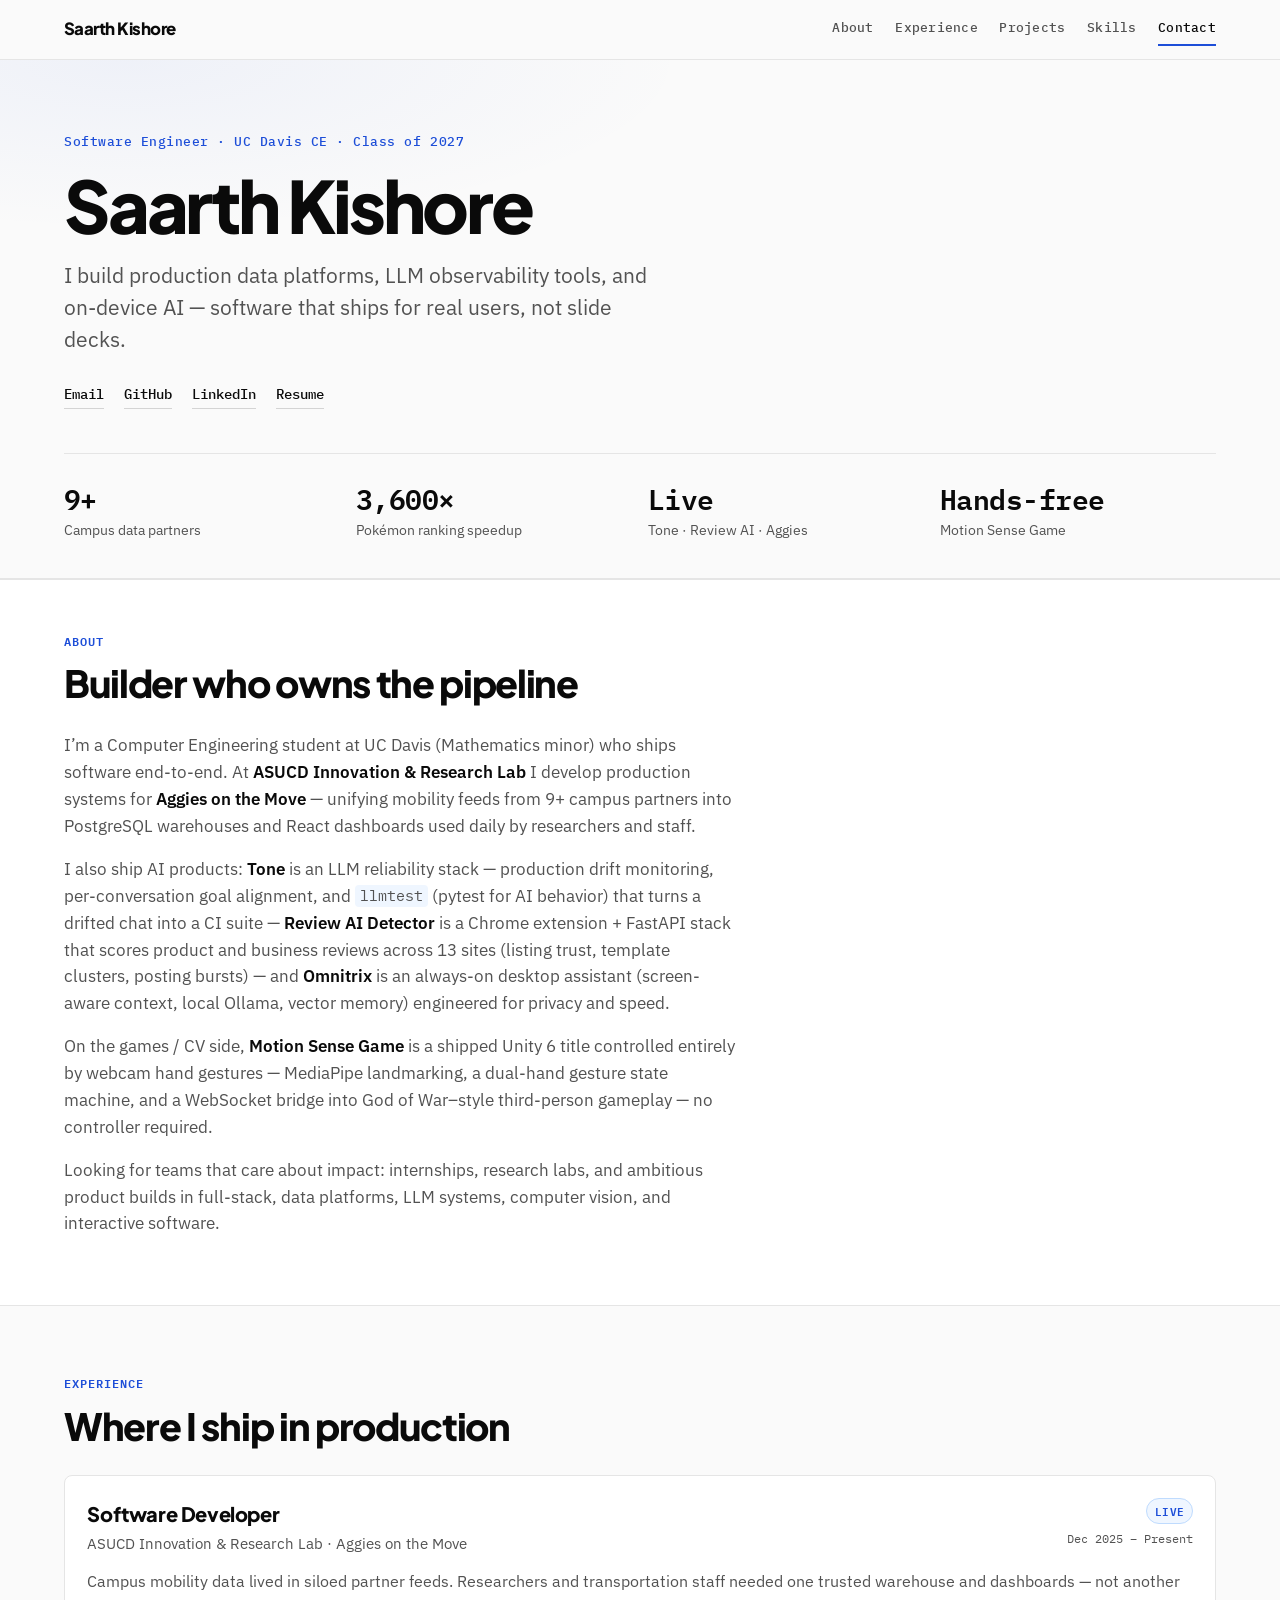
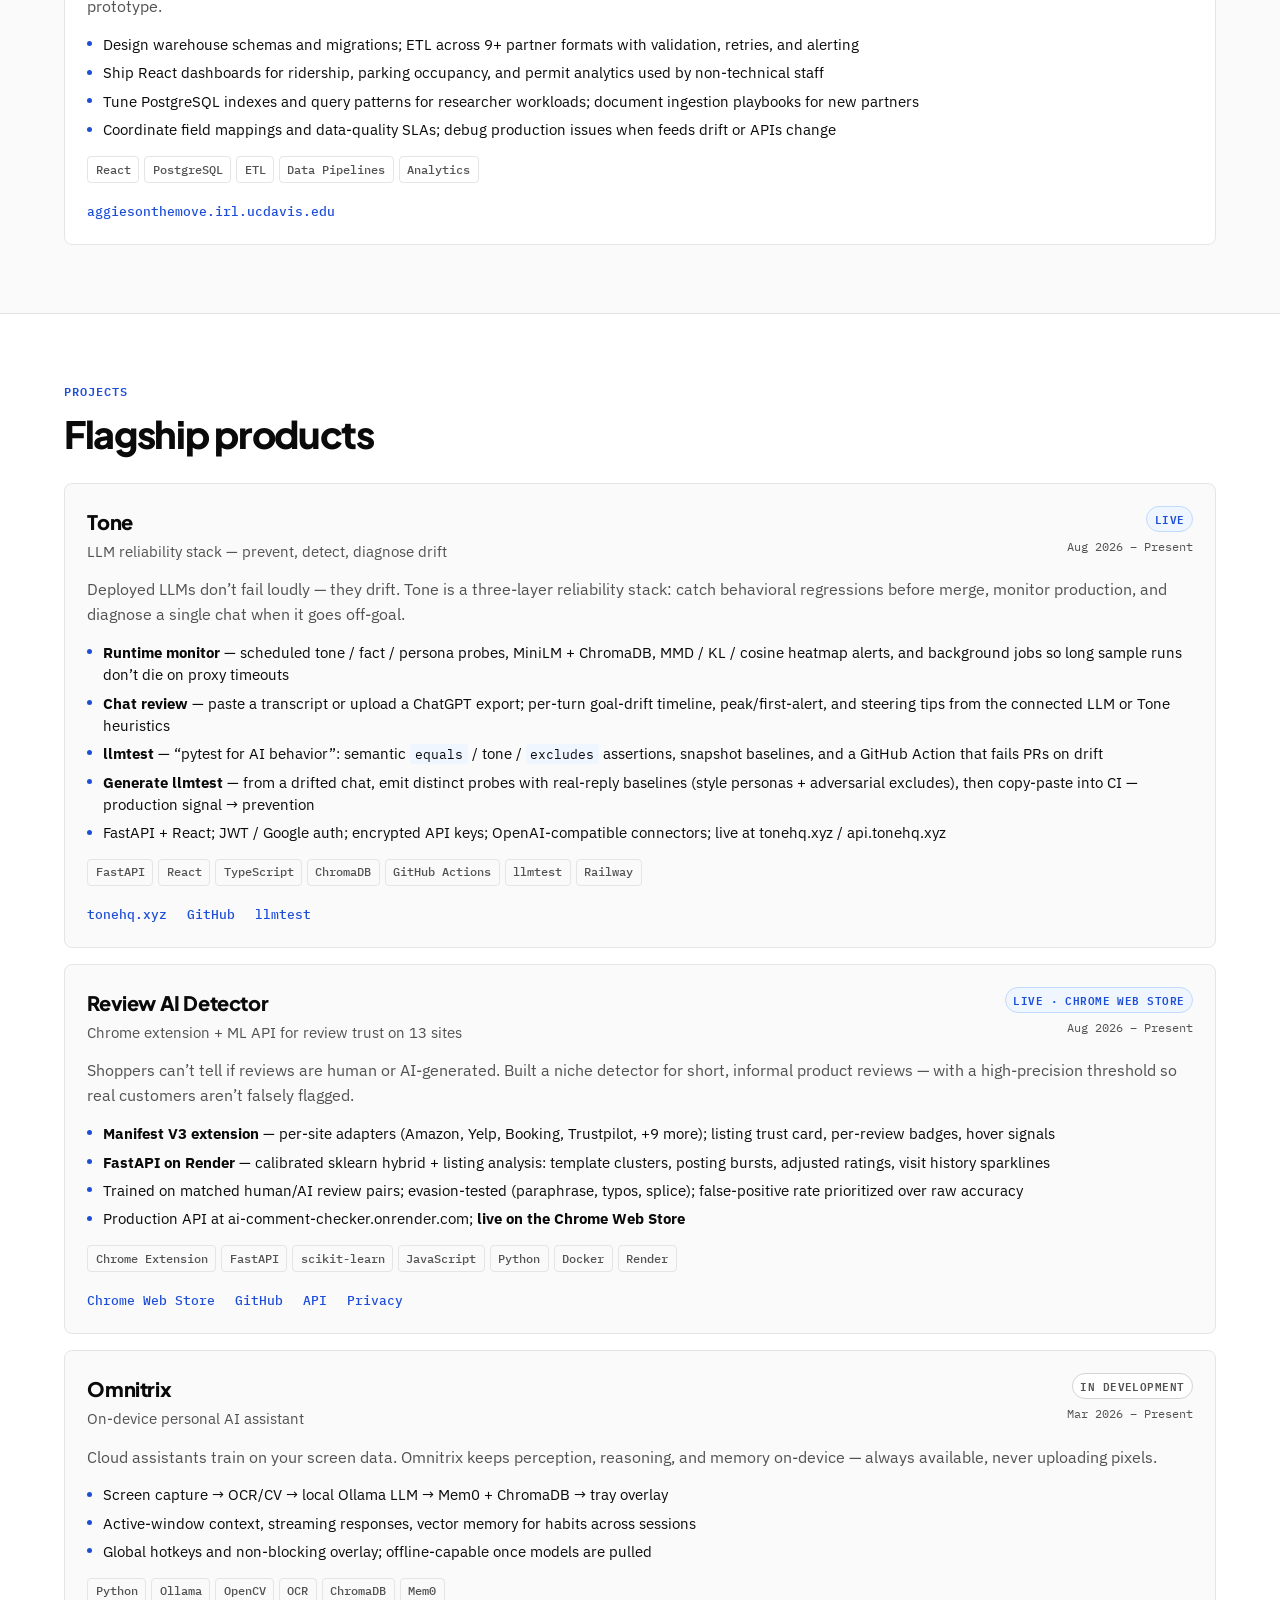
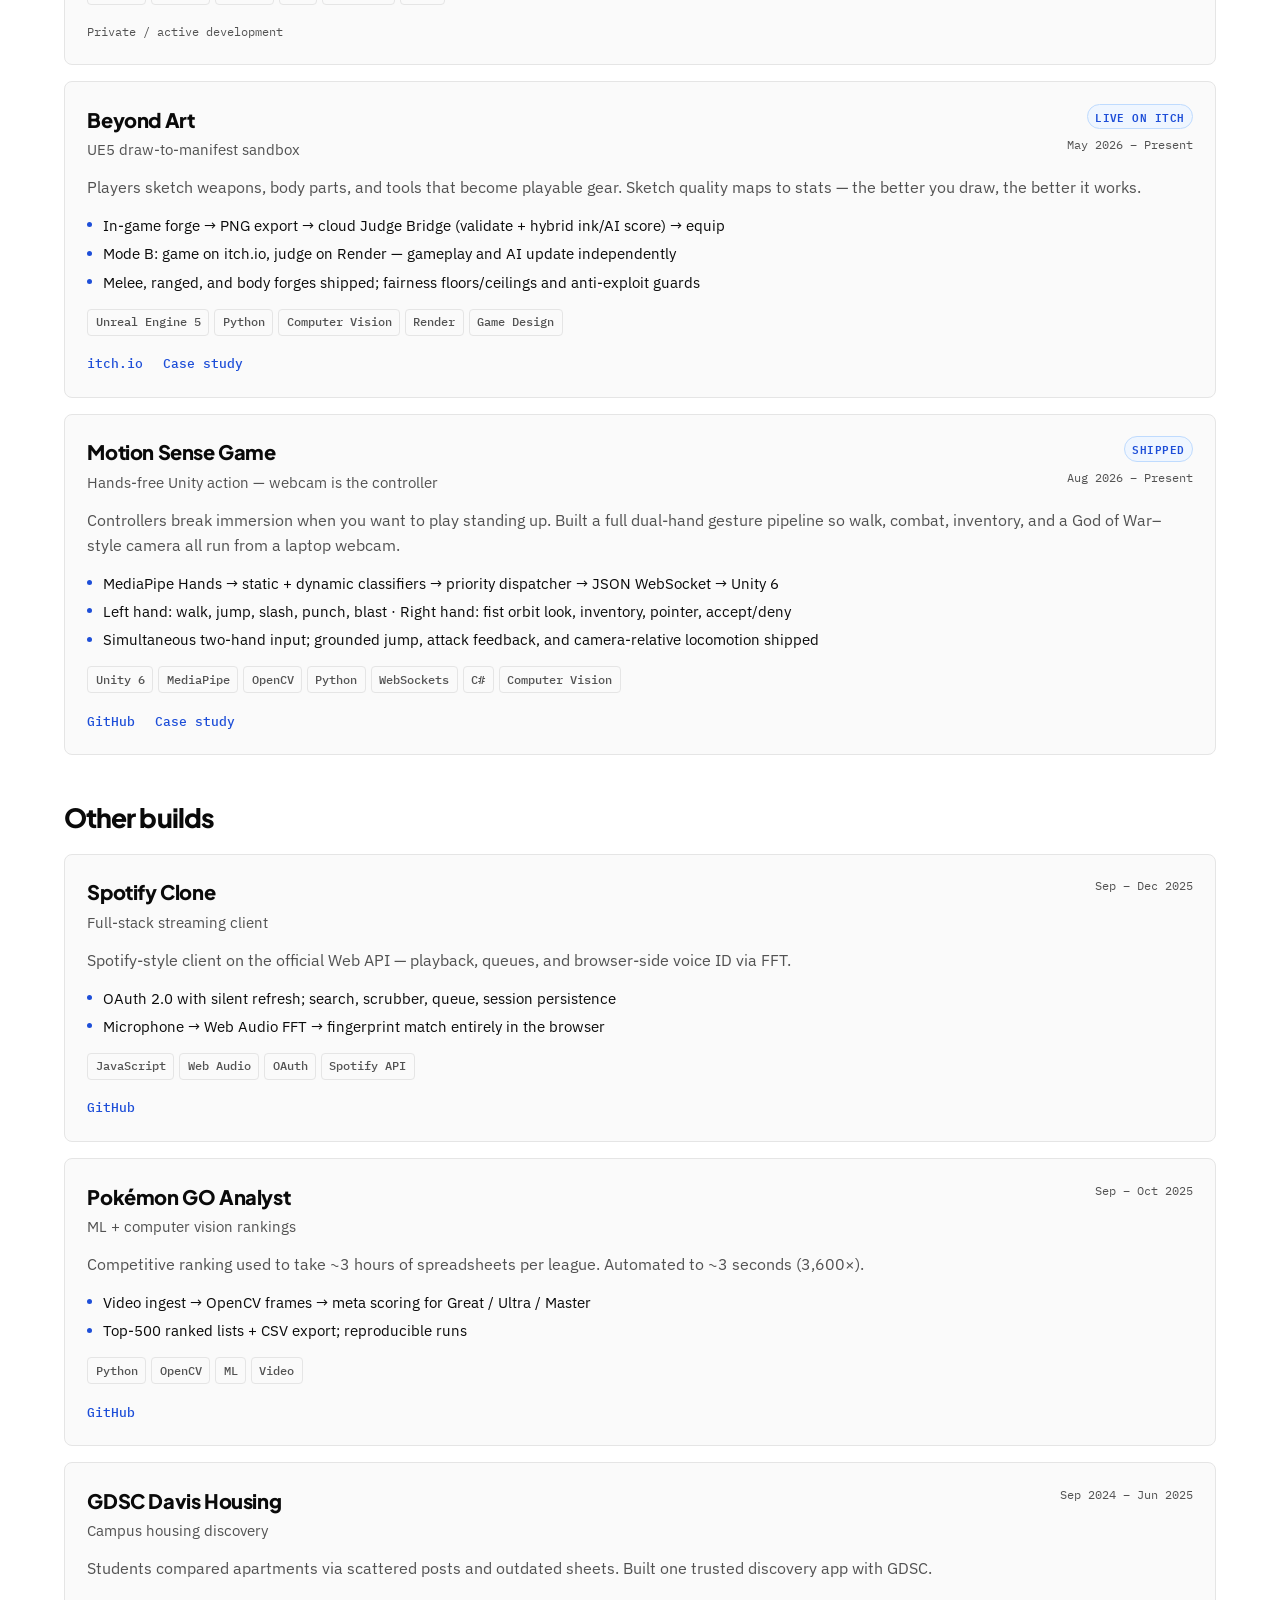
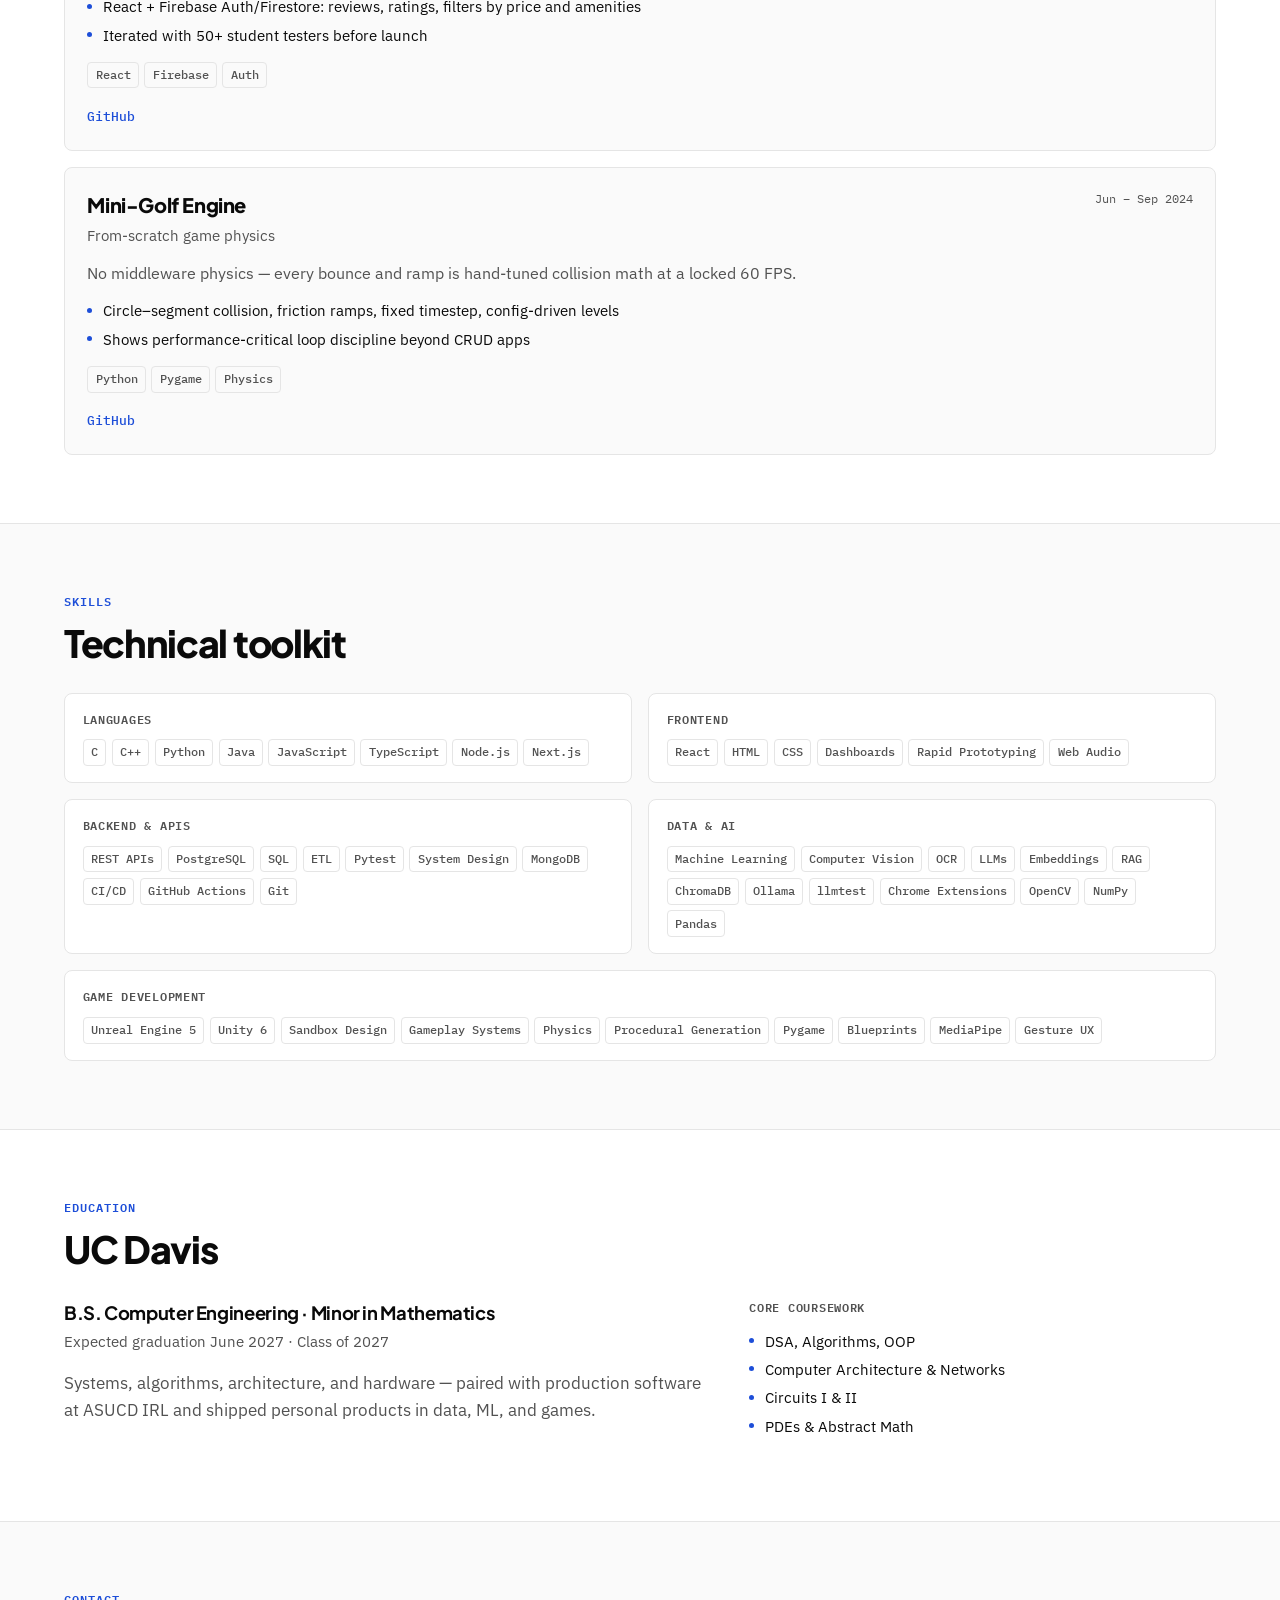
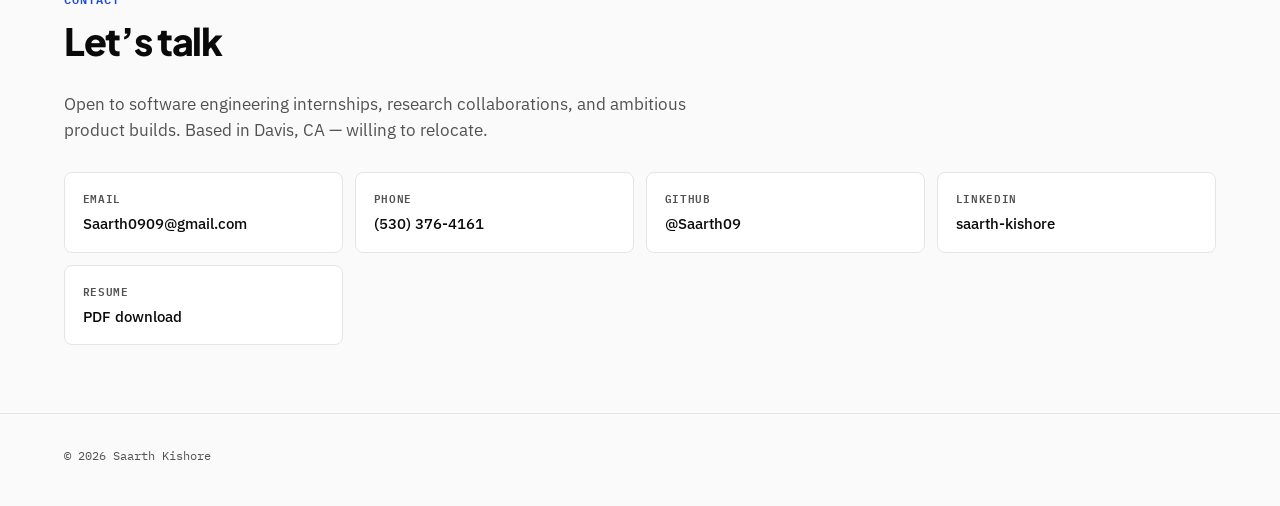
==== index.html @ aaccd31e "Mark Review AI Detector live on the Chrome Web Store. - Update status pill and copy from in-review t" ====
<!DOCTYPE html>
<html lang="en">
<head>
  <meta charset="UTF-8" />
  <meta name="viewport" content="width=device-width, initial-scale=1.0" />
  <meta name="description" content="Saarth Kishore — Software Engineer at UC Davis. Production campus data platforms (ASUCD IRL), LLM reliability stack (Tone + llmtest), Review AI Detector, Omnitrix, Motion Sense Game (Unity + MediaPipe), full-stack systems, and computer vision." />
  <title>Saarth Kishore | Software Engineer</title>
  <link rel="preconnect" href="https://fonts.googleapis.com" />
  <link rel="preconnect" href="https://fonts.gstatic.com" crossorigin />
  <link href="https://fonts.googleapis.com/css2?family=IBM+Plex+Mono:wght@400;500;600&family=IBM+Plex+Sans:wght@400;500;600;700&family=Plus+Jakarta+Sans:wght@700;800&display=swap" rel="stylesheet" />
  <link rel="stylesheet" href="styles.css?v=23" />
  <link rel="icon" href="data:image/svg+xml,%3Csvg xmlns='http://www.w3.org/2000/svg' viewBox='0 0 100 100'%3E%3Ctext y='.9em' font-size='90'%3E%F0%9F%95%B7%EF%B8%8F%3C/text%3E%3C/svg%3E" />
</head>
<body>
  <a class="skip-link" href="#main">Skip to content</a>

  <header class="site-header" id="siteHeader">
    <div class="shell header-inner">
      <a class="brand" href="#top">Saarth Kishore</a>
      <button type="button" class="nav-toggle" id="navToggle" aria-expanded="false" aria-controls="siteNav" aria-label="Menu">
        <span></span><span></span>
      </button>
      <nav class="site-nav" id="siteNav" aria-label="Primary">
        <a href="#about">About</a>
        <a href="#experience">Experience</a>
        <a href="#projects">Projects</a>
        <a href="#skills">Skills</a>
        <a href="#contact">Contact</a>
      </nav>
    </div>
  </header>

  <main id="main">
    <section class="hero" id="top">
      <div class="shell hero-inner reveal">
        <p class="hero-eyebrow">Software Engineer · UC Davis CE · Class of 2027</p>
        <h1 class="hero-name">Saarth Kishore</h1>
        <p class="hero-tagline">
          I build production data platforms, LLM observability tools, and on-device AI —
          software that ships for real users, not slide decks.
        </p>
        <div class="hero-links">
          <a href="mailto:Saarth0909@gmail.com">Email</a>
          <a href="https://github.com/Saarth09" target="_blank" rel="noopener noreferrer">GitHub</a>
          <a href="https://www.linkedin.com/in/saarth-kishore-3716b81b5/" target="_blank" rel="noopener noreferrer">LinkedIn</a>
          <a href="Saarth%20Kishore%20Resume.pdf">Resume</a>
        </div>
        <dl class="stat-row">
          <div class="stat">
            <dt>9+</dt>
            <dd>Campus data partners</dd>
          </div>
          <div class="stat">
            <dt>3,600×</dt>
            <dd>Pokémon ranking speedup</dd>
          </div>
          <div class="stat">
            <dt>Live</dt>
            <dd>Tone · Review AI · Aggies</dd>
          </div>
          <div class="stat">
            <dt>Hands-free</dt>
            <dd>Motion Sense Game</dd>
          </div>
        </dl>
      </div>
    </section>

    <section class="section section-alt" id="about">
      <div class="shell reveal">
        <p class="section-label">About</p>
        <h2 class="section-title">Builder who owns the pipeline</h2>
        <div class="prose">
          <p>
            I’m a Computer Engineering student at UC Davis (Mathematics minor) who ships software
            end-to-end. At <strong>ASUCD Innovation &amp; Research Lab</strong> I develop production
            systems for <strong>Aggies on the Move</strong> — unifying mobility feeds from 9+ campus
            partners into PostgreSQL warehouses and React dashboards used daily by researchers and staff.
          </p>
          <p>
            I also ship AI products: <strong>Tone</strong> is an LLM reliability stack — production drift
            monitoring, per-conversation goal alignment, and <code>llmtest</code> (pytest for AI behavior)
            that turns a drifted chat into a CI suite — <strong>Review AI Detector</strong> is a Chrome
            extension + FastAPI stack that scores product and business reviews across 13 sites (listing trust,
            template clusters, posting bursts) — and <strong>Omnitrix</strong> is an always-on desktop assistant
            (screen-aware context, local Ollama, vector memory) engineered for privacy and speed.
          </p>
          <p>
            On the games / CV side, <strong>Motion Sense Game</strong> is a shipped Unity 6 title controlled
            entirely by webcam hand gestures — MediaPipe landmarking, a dual-hand gesture state machine, and a
            WebSocket bridge into God of War–style third-person gameplay — no controller required.
          </p>
          <p>
            Looking for teams that care about impact: internships, research labs, and ambitious product builds
            in full-stack, data platforms, LLM systems, computer vision, and interactive software.
          </p>
        </div>
      </div>
    </section>

    <section class="section" id="experience">
      <div class="shell reveal">
        <p class="section-label">Experience</p>
        <h2 class="section-title">Where I ship in production</h2>

        <article class="job-card">
          <header class="card-head">
            <div>
              <h3 class="card-title">Software Developer</h3>
              <p class="card-meta">ASUCD Innovation &amp; Research Lab · Aggies on the Move</p>
            </div>
            <div class="card-meta-right">
              <span class="pill pill-live">Live</span>
              <time class="card-dates">Dec 2025 – Present</time>
            </div>
          </header>
          <p class="card-problem">
            Campus mobility data lived in siloed partner feeds. Researchers and transportation staff
            needed one trusted warehouse and dashboards — not another prototype.
          </p>
          <ul class="card-bullets">
            <li>Design warehouse schemas and migrations; ETL across 9+ partner formats with validation, retries, and alerting</li>
            <li>Ship React dashboards for ridership, parking occupancy, and permit analytics used by non-technical staff</li>
            <li>Tune PostgreSQL indexes and query patterns for researcher workloads; document ingestion playbooks for new partners</li>
            <li>Coordinate field mappings and data-quality SLAs; debug production issues when feeds drift or APIs change</li>
          </ul>
          <ul class="tags">
            <li>React</li><li>PostgreSQL</li><li>ETL</li><li>Data Pipelines</li><li>Analytics</li>
          </ul>
          <div class="card-links">
            <a class="text-link" href="https://aggiesonthemove.irl.ucdavis.edu/" target="_blank" rel="noopener noreferrer">aggiesonthemove.irl.ucdavis.edu</a>
          </div>
        </article>
      </div>
    </section>

    <section class="section section-alt" id="projects">
      <div class="shell">
        <div class="reveal">
          <p class="section-label">Projects</p>
          <h2 class="section-title">Flagship products</h2>
        </div>

        <div class="project-grid">
          <article class="project-card reveal">
            <header class="card-head">
              <div>
                <h3 class="card-title">Tone</h3>
                <p class="card-meta">LLM reliability stack — prevent, detect, diagnose drift</p>
              </div>
              <div class="card-meta-right">
                <span class="pill pill-live">Live</span>
                <time class="card-dates">Aug 2026 – Present</time>
              </div>
            </header>
            <p class="card-problem">
              Deployed LLMs don’t fail loudly — they drift. Tone is a three-layer reliability stack:
              catch behavioral regressions before merge, monitor production, and diagnose a single chat
              when it goes off-goal.
            </p>
            <ul class="card-bullets">
              <li><strong>Runtime monitor</strong> — scheduled tone / fact / persona probes, MiniLM + ChromaDB, MMD / KL / cosine heatmap alerts, and background jobs so long sample runs don’t die on proxy timeouts</li>
              <li><strong>Chat review</strong> — paste a transcript or upload a ChatGPT export; per-turn goal-drift timeline, peak/first-alert, and steering tips from the connected LLM or Tone heuristics</li>
              <li><strong>llmtest</strong> — “pytest for AI behavior”: semantic <code>equals</code> / tone / <code>excludes</code> assertions, snapshot baselines, and a GitHub Action that fails PRs on drift</li>
              <li><strong>Generate llmtest</strong> — from a drifted chat, emit distinct probes with real-reply baselines (style personas + adversarial excludes), then copy-paste into CI — production signal → prevention</li>
              <li>FastAPI + React; JWT / Google auth; encrypted API keys; OpenAI-compatible connectors; live at tonehq.xyz / api.tonehq.xyz</li>
            </ul>
            <ul class="tags">
              <li>FastAPI</li><li>React</li><li>TypeScript</li><li>ChromaDB</li><li>GitHub Actions</li><li>llmtest</li><li>Railway</li>
            </ul>
            <div class="card-links">
              <a class="text-link" href="https://tonehq.xyz" target="_blank" rel="noopener noreferrer">tonehq.xyz</a>
              <a class="text-link" href="https://github.com/Saarth09/Tone" target="_blank" rel="noopener noreferrer">GitHub</a>
              <a class="text-link" href="https://github.com/Saarth09/Tone/tree/main/packages/llmtest" target="_blank" rel="noopener noreferrer">llmtest</a>
            </div>
          </article>

          <article class="project-card reveal">
            <header class="card-head">
              <div>
                <h3 class="card-title">Review AI Detector</h3>
                <p class="card-meta">Chrome extension + ML API for review trust on 13 sites</p>
              </div>
              <div class="card-meta-right">
                <span class="pill pill-live">Live · Chrome Web Store</span>
                <time class="card-dates">Aug 2026 – Present</time>
              </div>
            </header>
            <p class="card-problem">
              Shoppers can’t tell if reviews are human or AI-generated. Built a niche detector for
              short, informal product reviews — with a high-precision threshold so real customers
              aren’t falsely flagged.
            </p>
            <ul class="card-bullets">
              <li><strong>Manifest V3 extension</strong> — per-site adapters (Amazon, Yelp, Booking, Trustpilot, +9 more); listing trust card, per-review badges, hover signals</li>
              <li><strong>FastAPI on Render</strong> — calibrated sklearn hybrid + listing analysis: template clusters, posting bursts, adjusted ratings, visit history sparklines</li>
              <li>Trained on matched human/AI review pairs; evasion-tested (paraphrase, typos, splice); false-positive rate prioritized over raw accuracy</li>
              <li>Production API at ai-comment-checker.onrender.com; <strong>live on the Chrome Web Store</strong></li>
            </ul>
            <ul class="tags">
              <li>Chrome Extension</li><li>FastAPI</li><li>scikit-learn</li><li>JavaScript</li><li>Python</li><li>Docker</li><li>Render</li>
            </ul>
            <div class="card-links">
              <a class="text-link" href="https://chromewebstore.google.com/detail/review-ai-detector/fodafbcpmajknhkpaicakejpcokkpjhp" target="_blank" rel="noopener noreferrer">Chrome Web Store</a>
              <a class="text-link" href="https://github.com/Saarth09/AI-Comment-Checker" target="_blank" rel="noopener noreferrer">GitHub</a>
              <a class="text-link" href="https://ai-comment-checker.onrender.com/health" target="_blank" rel="noopener noreferrer">API</a>
              <a class="text-link" href="https://raw.githubusercontent.com/Saarth09/AI-Comment-Checker/main/extension/privacy.html" target="_blank" rel="noopener noreferrer">Privacy</a>
            </div>
          </article>

          <article class="project-card reveal">
            <header class="card-head">
              <div>
                <h3 class="card-title">Omnitrix</h3>
                <p class="card-meta">On-device personal AI assistant</p>
              </div>
              <div class="card-meta-right">
                <span class="pill">In development</span>
                <time class="card-dates">Mar 2026 – Present</time>
              </div>
            </header>
            <p class="card-problem">
              Cloud assistants train on your screen data. Omnitrix keeps perception, reasoning, and memory
              on-device — always available, never uploading pixels.
            </p>
            <ul class="card-bullets">
              <li>Screen capture → OCR/CV → local Ollama LLM → Mem0 + ChromaDB → tray overlay</li>
              <li>Active-window context, streaming responses, vector memory for habits across sessions</li>
              <li>Global hotkeys and non-blocking overlay; offline-capable once models are pulled</li>
            </ul>
            <ul class="tags">
              <li>Python</li><li>Ollama</li><li>OpenCV</li><li>OCR</li><li>ChromaDB</li><li>Mem0</li>
            </ul>
            <div class="card-links">
              <span class="muted-note">Private / active development</span>
            </div>
          </article>

          <article class="project-card reveal">
            <header class="card-head">
              <div>
                <h3 class="card-title">Beyond Art</h3>
                <p class="card-meta">UE5 draw-to-manifest sandbox</p>
              </div>
              <div class="card-meta-right">
                <span class="pill pill-live">Live on itch</span>
                <time class="card-dates">May 2026 – Present</time>
              </div>
            </header>
            <p class="card-problem">
              Players sketch weapons, body parts, and tools that become playable gear.
              Sketch quality maps to stats — the better you draw, the better it works.
            </p>
            <ul class="card-bullets">
              <li>In-game forge → PNG export → cloud Judge Bridge (validate + hybrid ink/AI score) → equip</li>
              <li>Mode B: game on itch.io, judge on Render — gameplay and AI update independently</li>
              <li>Melee, ranged, and body forges shipped; fairness floors/ceilings and anti-exploit guards</li>
            </ul>
            <ul class="tags">
              <li>Unreal Engine 5</li><li>Python</li><li>Computer Vision</li><li>Render</li><li>Game Design</li>
            </ul>
            <div class="card-links">
              <a class="text-link" href="https://saarth09.itch.io/beyondart" target="_blank" rel="noopener noreferrer">itch.io</a>
              <a class="text-link" href="beyond-art.html">Case study</a>
            </div>
          </article>

          <article class="project-card reveal">
            <header class="card-head">
              <div>
                <h3 class="card-title">Motion Sense Game</h3>
                <p class="card-meta">Hands-free Unity action — webcam is the controller</p>
              </div>
              <div class="card-meta-right">
                <span class="pill pill-live">Shipped</span>
                <time class="card-dates">Aug 2026 – Present</time>
              </div>
            </header>
            <p class="card-problem">
              Controllers break immersion when you want to play standing up. Built a full dual-hand
              gesture pipeline so walk, combat, inventory, and a God of War–style camera all run from a laptop webcam.
            </p>
            <ul class="card-bullets">
              <li>MediaPipe Hands → static + dynamic classifiers → priority dispatcher → JSON WebSocket → Unity 6</li>
              <li>Left hand: walk, jump, slash, punch, blast · Right hand: fist orbit look, inventory, pointer, accept/deny</li>
              <li>Simultaneous two-hand input; grounded jump, attack feedback, and camera-relative locomotion shipped</li>
            </ul>
            <ul class="tags">
              <li>Unity 6</li><li>MediaPipe</li><li>OpenCV</li><li>Python</li><li>WebSockets</li><li>C#</li><li>Computer Vision</li>
            </ul>
            <div class="card-links">
              <a class="text-link" href="https://github.com/Saarth09/MotionSenseGame" target="_blank" rel="noopener noreferrer">GitHub</a>
              <a class="text-link" href="motion-sense-game.html">Case study</a>
            </div>
          </article>
        </div>

        <div class="reveal" style="margin-top: 3rem;">
          <h2 class="section-title section-title-sm">Other builds</h2>
        </div>

        <div class="project-grid project-grid-2">
          <article class="project-card reveal">
            <header class="card-head">
              <div>
                <h3 class="card-title">Spotify Clone</h3>
                <p class="card-meta">Full-stack streaming client</p>
              </div>
              <time class="card-dates">Sep – Dec 2025</time>
            </header>
            <p class="card-problem">
              Spotify-style client on the official Web API — playback, queues, and browser-side voice ID via FFT.
            </p>
            <ul class="card-bullets">
              <li>OAuth 2.0 with silent refresh; search, scrubber, queue, session persistence</li>
              <li>Microphone → Web Audio FFT → fingerprint match entirely in the browser</li>
            </ul>
            <ul class="tags"><li>JavaScript</li><li>Web Audio</li><li>OAuth</li><li>Spotify API</li></ul>
            <div class="card-links">
              <a class="text-link" href="https://github.com/Saarth09" target="_blank" rel="noopener noreferrer">GitHub</a>
            </div>
          </article>

          <article class="project-card reveal">
            <header class="card-head">
              <div>
                <h3 class="card-title">Pokémon GO Analyst</h3>
                <p class="card-meta">ML + computer vision rankings</p>
              </div>
              <time class="card-dates">Sep – Oct 2025</time>
            </header>
            <p class="card-problem">
              Competitive ranking used to take ~3 hours of spreadsheets per league. Automated to ~3 seconds (3,600×).
            </p>
            <ul class="card-bullets">
              <li>Video ingest → OpenCV frames → meta scoring for Great / Ultra / Master</li>
              <li>Top-500 ranked lists + CSV export; reproducible runs</li>
            </ul>
            <ul class="tags"><li>Python</li><li>OpenCV</li><li>ML</li><li>Video</li></ul>
            <div class="card-links">
              <a class="text-link" href="https://github.com/Saarth09" target="_blank" rel="noopener noreferrer">GitHub</a>
            </div>
          </article>

          <article class="project-card reveal">
            <header class="card-head">
              <div>
                <h3 class="card-title">GDSC Davis Housing</h3>
                <p class="card-meta">Campus housing discovery</p>
              </div>
              <time class="card-dates">Sep 2024 – Jun 2025</time>
            </header>
            <p class="card-problem">
              Students compared apartments via scattered posts and outdated sheets. Built one trusted discovery app with GDSC.
            </p>
            <ul class="card-bullets">
              <li>React + Firebase Auth/Firestore: reviews, ratings, filters by price and amenities</li>
              <li>Iterated with 50+ student testers before launch</li>
            </ul>
            <ul class="tags"><li>React</li><li>Firebase</li><li>Auth</li></ul>
            <div class="card-links">
              <a class="text-link" href="https://github.com/Saarth09" target="_blank" rel="noopener noreferrer">GitHub</a>
            </div>
          </article>

          <article class="project-card reveal">
            <header class="card-head">
              <div>
                <h3 class="card-title">Mini-Golf Engine</h3>
                <p class="card-meta">From-scratch game physics</p>
              </div>
              <time class="card-dates">Jun – Sep 2024</time>
            </header>
            <p class="card-problem">
              No middleware physics — every bounce and ramp is hand-tuned collision math at a locked 60 FPS.
            </p>
            <ul class="card-bullets">
              <li>Circle–segment collision, friction ramps, fixed timestep, config-driven levels</li>
              <li>Shows performance-critical loop discipline beyond CRUD apps</li>
            </ul>
            <ul class="tags"><li>Python</li><li>Pygame</li><li>Physics</li></ul>
            <div class="card-links">
              <a class="text-link" href="https://github.com/Saarth09" target="_blank" rel="noopener noreferrer">GitHub</a>
            </div>
          </article>
        </div>
      </div>
    </section>

    <section class="section" id="skills">
      <div class="shell reveal">
        <p class="section-label">Skills</p>
        <h2 class="section-title">Technical toolkit</h2>
        <div class="skills-grid">
          <div class="skill-group">
            <h3>Languages</h3>
            <ul class="tags">
              <li>C</li><li>C++</li><li>Python</li><li>Java</li><li>JavaScript</li><li>TypeScript</li><li>Node.js</li><li>Next.js</li>
            </ul>
          </div>
          <div class="skill-group">
            <h3>Frontend</h3>
            <ul class="tags">
              <li>React</li><li>HTML</li><li>CSS</li><li>Dashboards</li><li>Rapid Prototyping</li><li>Web Audio</li>
            </ul>
          </div>
          <div class="skill-group">
            <h3>Backend &amp; APIs</h3>
            <ul class="tags">
              <li>REST APIs</li><li>PostgreSQL</li><li>SQL</li><li>ETL</li><li>Pytest</li><li>System Design</li><li>MongoDB</li><li>CI/CD</li><li>GitHub Actions</li><li>Git</li>
            </ul>
          </div>
          <div class="skill-group">
            <h3>Data &amp; AI</h3>
            <ul class="tags">
              <li>Machine Learning</li><li>Computer Vision</li><li>OCR</li><li>LLMs</li><li>Embeddings</li><li>RAG</li><li>ChromaDB</li><li>Ollama</li><li>llmtest</li><li>Chrome Extensions</li><li>OpenCV</li><li>NumPy</li><li>Pandas</li>
            </ul>
          </div>
          <div class="skill-group skill-group-wide">
            <h3>Game Development</h3>
            <ul class="tags">
              <li>Unreal Engine 5</li><li>Unity 6</li><li>Sandbox Design</li><li>Gameplay Systems</li><li>Physics</li><li>Procedural Generation</li><li>Pygame</li><li>Blueprints</li><li>MediaPipe</li><li>Gesture UX</li>
            </ul>
          </div>
        </div>
      </div>
    </section>

    <section class="section section-alt" id="education">
      <div class="shell reveal">
        <p class="section-label">Education</p>
        <h2 class="section-title">UC Davis</h2>
        <div class="edu-grid">
          <div>
            <p class="edu-degree">B.S. Computer Engineering · Minor in Mathematics</p>
            <p class="card-meta">Expected graduation June 2027 · Class of 2027</p>
            <p class="prose" style="margin-top: 1rem;">
              Systems, algorithms, architecture, and hardware — paired with production software at ASUCD IRL
              and shipped personal products in data, ML, and games.
            </p>
          </div>
          <div>
            <h3 class="edu-sub">Core coursework</h3>
            <ul class="card-bullets">
              <li>DSA, Algorithms, OOP</li>
              <li>Computer Architecture &amp; Networks</li>
              <li>Circuits I &amp; II</li>
              <li>PDEs &amp; Abstract Math</li>
            </ul>
          </div>
        </div>
      </div>
    </section>

    <section class="section" id="contact">
      <div class="shell reveal">
        <p class="section-label">Contact</p>
        <h2 class="section-title">Let’s talk</h2>
        <p class="prose contact-lede">
          Open to software engineering internships, research collaborations, and ambitious product builds.
          Based in Davis, CA — willing to relocate.
        </p>
        <div class="contact-grid">
          <a class="contact-item" href="mailto:Saarth0909@gmail.com">
            <span class="contact-label">Email</span>
            <span class="contact-value">Saarth0909@gmail.com</span>
          </a>
          <a class="contact-item" href="tel:+15303764161">
            <span class="contact-label">Phone</span>
            <span class="contact-value">(530) 376-4161</span>
          </a>
          <a class="contact-item" href="https://github.com/Saarth09" target="_blank" rel="noopener noreferrer">
            <span class="contact-label">GitHub</span>
            <span class="contact-value">@Saarth09</span>
          </a>
          <a class="contact-item" href="https://www.linkedin.com/in/saarth-kishore-3716b81b5/" target="_blank" rel="noopener noreferrer">
            <span class="contact-label">LinkedIn</span>
            <span class="contact-value">saarth-kishore</span>
          </a>
          <a class="contact-item" href="Saarth%20Kishore%20Resume.pdf">
            <span class="contact-label">Resume</span>
            <span class="contact-value">PDF download</span>
          </a>
        </div>
      </div>
    </section>
  </main>

  <footer class="site-footer">
    <div class="shell">
      <p>© 2026 Saarth Kishore</p>
    </div>
  </footer>

  <script src="script.js?v=20"></script>
</body>
</html>
---- styles.css ----
/* Technical minimal portfolio */
:root {
  --bg: #fafafa;
  --surface: #ffffff;
  --ink: #0a0a0a;
  --muted: #525252;
  --accent: #1d4ed8;
  --accent-soft: #eff6ff;
  --border: #e5e5e5;
  --border-strong: #d4d4d4;
  --mono: "IBM Plex Mono", ui-monospace, monospace;
  --sans: "IBM Plex Sans", system-ui, sans-serif;
  --display: "Plus Jakarta Sans", var(--sans);
  --shell: 72rem;
  --header-h: 3.75rem;
  --radius: 8px;
  --ease: cubic-bezier(0.22, 1, 0.36, 1);
}

*,
*::before,
*::after {
  box-sizing: border-box;
  margin: 0;
  padding: 0;
}

html {
  scroll-behavior: smooth;
  scroll-padding-top: calc(var(--header-h) + 0.75rem);
}

body {
  font-family: var(--sans);
  font-size: 1.05rem;
  line-height: 1.6;
  color: var(--ink);
  background: var(--bg);
  -webkit-font-smoothing: antialiased;
}

img {
  max-width: 100%;
  display: block;
}

a {
  color: var(--accent);
}

code {
  font-family: var(--mono);
  font-size: 0.88em;
  background: var(--accent-soft);
  padding: 0.1em 0.35em;
  border-radius: 4px;
}

.shell {
  width: min(100% - 2.5rem, var(--shell));
  margin-inline: auto;
}

.skip-link {
  position: absolute;
  width: 1px;
  height: 1px;
  padding: 0;
  margin: -1px;
  overflow: hidden;
  clip: rect(0, 0, 0, 0);
  white-space: nowrap;
  border: 0;
}

.skip-link:focus {
  position: fixed;
  top: 1rem;
  left: 1rem;
  z-index: 100;
  width: auto;
  height: auto;
  margin: 0;
  clip: auto;
  overflow: visible;
  background: var(--ink);
  color: var(--surface);
  padding: 0.5rem 0.85rem;
  border-radius: var(--radius);
  text-decoration: none;
  font-size: 0.9rem;
}

/* Header */
.site-header {
  position: sticky;
  top: 0;
  z-index: 50;
  height: var(--header-h);
  background: rgba(250, 250, 250, 0.88);
  border-bottom: 1px solid var(--border);
  backdrop-filter: blur(10px);
}

.header-inner {
  height: 100%;
  display: flex;
  align-items: center;
  justify-content: space-between;
  gap: 1.5rem;
}

.brand {
  font-family: var(--display);
  font-weight: 800;
  font-size: 1.05rem;
  letter-spacing: -0.03em;
  color: var(--ink);
  text-decoration: none;
}

.brand:hover {
  color: var(--accent);
}

.site-nav {
  display: flex;
  align-items: center;
  gap: 0.15rem 1.35rem;
}

.site-nav a {
  font-family: var(--mono);
  font-size: 0.8rem;
  font-weight: 500;
  letter-spacing: 0.02em;
  color: var(--muted);
  text-decoration: none;
  padding: 0.35rem 0;
  border-bottom: 2px solid transparent;
  transition: color 0.2s var(--ease), border-color 0.2s var(--ease);
}

.site-nav a:hover,
.site-nav a.active {
  color: var(--ink);
  border-bottom-color: var(--accent);
}

.nav-toggle {
  display: none;
  width: 2.5rem;
  height: 2.5rem;
  border: 1px solid var(--border);
  background: var(--surface);
  border-radius: var(--radius);
  cursor: pointer;
  align-items: center;
  justify-content: center;
  flex-direction: column;
  gap: 5px;
}

.nav-toggle span {
  display: block;
  width: 1.1rem;
  height: 2px;
  background: var(--ink);
}

/* Hero */
.hero {
  padding: clamp(2.75rem, 7vw, 4.5rem) 0 clamp(1.75rem, 3.5vw, 2.25rem);
  border-bottom: 1px solid var(--border);
  background:
    radial-gradient(ellipse 80% 60% at 10% 0%, rgba(29, 78, 216, 0.05), transparent 55%),
    var(--bg);
}

.hero-eyebrow {
  font-family: var(--mono);
  font-size: 0.8rem;
  font-weight: 500;
  color: var(--accent);
  letter-spacing: 0.04em;
  margin-bottom: 1rem;
}

.hero-name {
  font-family: var(--display);
  font-weight: 800;
  font-size: clamp(2.75rem, 8vw, 4.5rem);
  letter-spacing: -0.045em;
  line-height: 1.02;
  color: var(--ink);
  margin-bottom: 1.1rem;
}

.hero-tagline {
  max-width: 38rem;
  font-size: clamp(1.1rem, 2.2vw, 1.3rem);
  color: var(--muted);
  line-height: 1.55;
  margin-bottom: 1.75rem;
}

.hero-links {
  display: flex;
  flex-wrap: wrap;
  gap: 0.65rem 1.25rem;
  margin-bottom: 2.75rem;
}

.hero-links a {
  font-family: var(--mono);
  font-size: 0.85rem;
  font-weight: 500;
  color: var(--ink);
  text-decoration: none;
  border-bottom: 1px solid var(--border-strong);
  padding-bottom: 0.15rem;
  transition: color 0.15s, border-color 0.15s;
}

.hero-links a:hover {
  color: var(--accent);
  border-bottom-color: var(--accent);
}

.stat-row {
  display: grid;
  grid-template-columns: repeat(4, 1fr);
  gap: 1rem;
  padding-top: 1.75rem;
  border-top: 1px solid var(--border);
}

.stat dt {
  font-family: var(--mono);
  font-size: clamp(1.35rem, 2.5vw, 1.75rem);
  font-weight: 600;
  letter-spacing: -0.02em;
  color: var(--ink);
  line-height: 1.2;
}

.stat dd {
  font-size: 0.85rem;
  color: var(--muted);
  margin-top: 0.25rem;
}

/* Sections */
.section {
  padding: clamp(2.75rem, 6vw, 4.25rem) 0;
  background: var(--bg);
}

.hero + .section {
  padding-top: clamp(2.25rem, 5vw, 3.25rem);
}

.section-alt {
  background: var(--surface);
  border-block: 1px solid var(--border);
}

.section-label {
  font-family: var(--mono);
  font-size: 0.75rem;
  font-weight: 600;
  letter-spacing: 0.08em;
  text-transform: uppercase;
  color: var(--accent);
  margin-bottom: 0.65rem;
}

.section-title {
  font-family: var(--display);
  font-weight: 800;
  font-size: clamp(1.75rem, 3.5vw, 2.35rem);
  letter-spacing: -0.035em;
  line-height: 1.15;
  margin-bottom: 1.75rem;
  color: var(--ink);
}

.section-title-sm {
  font-size: clamp(1.35rem, 2.5vw, 1.65rem);
  margin-bottom: 1.25rem;
}

.prose {
  max-width: 42rem;
  color: var(--muted);
}

.prose p + p {
  margin-top: 1rem;
}

.prose strong {
  color: var(--ink);
  font-weight: 600;
}

/* Cards */
.job-card,
.project-card {
  background: var(--surface);
  border: 1px solid var(--border);
  border-radius: var(--radius);
  padding: 1.35rem 1.4rem;
  transition:
    border-color 0.2s var(--ease),
    box-shadow 0.2s var(--ease),
    transform 0.2s var(--ease);
}

.job-card:hover,
.project-card:hover {
  border-color: var(--border-strong);
  box-shadow: 0 6px 20px rgba(10, 10, 10, 0.06);
  transform: translateY(-2px);
}

.section:not(.section-alt) .job-card,
.section:not(.section-alt) .project-card {
  background: var(--surface);
}

.section-alt .job-card,
.section-alt .project-card {
  background: var(--bg);
}

.section-alt .job-card:hover,
.section-alt .project-card:hover {
  background: var(--surface);
}

.card-head {
  display: flex;
  justify-content: space-between;
  align-items: flex-start;
  gap: 1rem;
  margin-bottom: 0.85rem;
}

.card-title {
  font-family: var(--display);
  font-weight: 800;
  font-size: 1.25rem;
  letter-spacing: -0.02em;
  color: var(--ink);
}

.card-meta {
  font-size: 0.92rem;
  color: var(--muted);
  margin-top: 0.15rem;
}

.card-meta-right {
  display: flex;
  flex-direction: column;
  align-items: flex-end;
  gap: 0.35rem;
  flex-shrink: 0;
}

.card-dates {
  font-family: var(--mono);
  font-size: 0.75rem;
  color: var(--muted);
  white-space: nowrap;
}

.pill {
  font-family: var(--mono);
  font-size: 0.68rem;
  font-weight: 600;
  letter-spacing: 0.04em;
  text-transform: uppercase;
  padding: 0.2rem 0.45rem;
  border: 1px solid var(--border-strong);
  border-radius: 999px;
  color: var(--muted);
  background: var(--surface);
}

.pill-live {
  color: var(--accent);
  border-color: #bfdbfe;
  background: var(--accent-soft);
}

.card-problem {
  color: var(--muted);
  font-size: 0.98rem;
  margin-bottom: 0.85rem;
}

.card-bullets {
  list-style: none;
  margin-bottom: 1rem;
}

.card-bullets li {
  position: relative;
  padding-left: 1rem;
  margin-bottom: 0.4rem;
  color: var(--ink);
  font-size: 0.95rem;
  line-height: 1.45;
}

.card-bullets li::before {
  content: "";
  position: absolute;
  left: 0;
  top: 0.55em;
  width: 5px;
  height: 5px;
  border-radius: 50%;
  background: var(--accent);
}

.tags {
  display: flex;
  flex-wrap: wrap;
  gap: 0.35rem;
  list-style: none;
  margin-bottom: 0.85rem;
}

.tags li {
  font-family: var(--mono);
  font-size: 0.72rem;
  font-weight: 500;
  color: var(--muted);
  background: transparent;
  border: 1px solid var(--border);
  padding: 0.2rem 0.45rem;
  border-radius: 4px;
  transition:
    color 0.15s var(--ease),
    border-color 0.15s var(--ease),
    background 0.15s var(--ease);
}

.tags li:hover {
  color: var(--ink);
  border-color: var(--border-strong);
  background: var(--surface);
}

.card-links {
  display: flex;
  flex-wrap: wrap;
  gap: 0.75rem 1.25rem;
  padding-top: 0.25rem;
}

.text-link {
  font-family: var(--mono);
  font-size: 0.82rem;
  font-weight: 500;
  color: var(--accent);
  text-decoration: none;
  border-bottom: 1px solid transparent;
}

.text-link:hover {
  border-bottom-color: var(--accent);
}

.muted-note {
  font-family: var(--mono);
  font-size: 0.78rem;
  color: var(--muted);
}

.project-grid {
  display: grid;
  grid-template-columns: 1fr;
  gap: 1rem;
}

.project-grid-2 {
  grid-template-columns: repeat(2, 1fr);
}

/* Skills */
.skills-grid {
  display: grid;
  grid-template-columns: repeat(2, 1fr);
  gap: 1rem;
}

.skill-group {
  border: 1px solid var(--border);
  border-radius: var(--radius);
  padding: 1rem 1.1rem;
  background: var(--surface);
}

.skill-group h3 {
  font-family: var(--mono);
  font-size: 0.75rem;
  font-weight: 600;
  letter-spacing: 0.06em;
  text-transform: uppercase;
  color: var(--muted);
  margin-bottom: 0.65rem;
}

.skill-group .tags {
  margin-bottom: 0;
}

.section-alt .skill-group {
  background: var(--bg);
}

.section-alt .tags li:hover {
  background: var(--bg);
}

.skill-group-wide {
  grid-column: 1 / -1;
}

/* Education */
.edu-grid {
  display: grid;
  grid-template-columns: 1.4fr 1fr;
  gap: 2rem;
}

.edu-degree {
  font-family: var(--display);
  font-weight: 700;
  font-size: 1.15rem;
  letter-spacing: -0.02em;
  color: var(--ink);
}

.edu-sub {
  font-family: var(--mono);
  font-size: 0.75rem;
  font-weight: 600;
  letter-spacing: 0.06em;
  text-transform: uppercase;
  color: var(--muted);
  margin-bottom: 0.75rem;
}

/* Contact */
.contact-lede {
  margin-bottom: 1.75rem;
}

.contact-grid {
  display: grid;
  grid-template-columns: repeat(auto-fill, minmax(14rem, 1fr));
  gap: 0.75rem;
}

.contact-item {
  display: flex;
  flex-direction: column;
  gap: 0.25rem;
  padding: 1rem 1.1rem;
  border: 1px solid var(--border);
  border-radius: var(--radius);
  background: var(--surface);
  text-decoration: none;
  transition: border-color 0.15s, transform 0.15s var(--ease), box-shadow 0.15s var(--ease);
}

.contact-item:hover {
  border-color: var(--accent);
  transform: translateY(-1px);
  box-shadow: 0 4px 14px rgba(10, 10, 10, 0.05);
}

.contact-label {
  font-family: var(--mono);
  font-size: 0.7rem;
  font-weight: 600;
  letter-spacing: 0.06em;
  text-transform: uppercase;
  color: var(--muted);
}

.contact-value {
  font-size: 0.95rem;
  font-weight: 500;
  color: var(--ink);
}

.site-footer {
  padding: 2rem 0 2.5rem;
  border-top: 1px solid var(--border);
}

.site-footer p {
  font-family: var(--mono);
  font-size: 0.78rem;
  color: var(--muted);
}

/* Reveal motion */
.reveal {
  opacity: 0;
  transform: translateY(12px);
  transition: opacity 0.55s var(--ease), transform 0.55s var(--ease);
}

.reveal.is-visible {
  opacity: 1;
  transform: none;
}

@media (prefers-reduced-motion: reduce) {
  html {
    scroll-behavior: auto;
  }

  .reveal {
    opacity: 1;
    transform: none;
    transition: none;
  }

  .job-card,
  .project-card,
  .tags li {
    transition: none;
  }

  .job-card:hover,
  .project-card:hover {
    transform: none;
  }
}

/* Case study page (beyond-art.html) */
body.case-page {
  background: var(--bg);
}

.case-top {
  position: sticky;
  top: 0;
  z-index: 40;
  display: flex;
  align-items: center;
  justify-content: space-between;
  gap: 1rem;
  height: var(--header-h);
  padding: 0 clamp(1.25rem, 4vw, 2rem);
  background: rgba(250, 250, 250, 0.9);
  border-bottom: 1px solid var(--border);
  backdrop-filter: blur(10px);
}

.case-back,
.case-play {
  font-family: var(--mono);
  font-size: 0.82rem;
  font-weight: 500;
  color: var(--accent);
  text-decoration: none;
  border-bottom: 1px solid transparent;
}

.case-back:hover,
.case-play:hover {
  border-bottom-color: var(--accent);
}

.case-brand {
  font-family: var(--display);
  font-weight: 800;
  letter-spacing: -0.03em;
  color: var(--ink);
}

.case-main {
  width: min(100% - 2.5rem, 48rem);
  margin: 0 auto;
  padding: 2rem 0 4rem;
  display: flex;
  flex-direction: column;
  gap: 1rem;
}

.case-hero,
.case-section,
.case-toc {
  background: var(--surface);
  border: 1px solid var(--border);
  border-radius: var(--radius);
  padding: 1.35rem 1.4rem;
}

.case-kicker {
  font-family: var(--mono);
  font-size: 0.75rem;
  font-weight: 600;
  letter-spacing: 0.06em;
  text-transform: uppercase;
  color: var(--accent);
  margin-bottom: 0.65rem;
}

.case-title {
  font-family: var(--display);
  font-weight: 800;
  font-size: clamp(2.2rem, 5vw, 3.2rem);
  letter-spacing: -0.04em;
  line-height: 1.05;
  margin-bottom: 0.5rem;
}

.case-tagline {
  font-size: 1.15rem;
  color: var(--muted);
  margin-bottom: 1rem;
}

.case-lede {
  color: var(--muted);
  margin-bottom: 1.15rem;
}

.case-lede strong {
  color: var(--ink);
}

.case-tags {
  margin-bottom: 1.15rem;
}

.case-cta-row {
  display: flex;
  flex-wrap: wrap;
  gap: 0.6rem;
}

.case-btn {
  display: inline-flex;
  align-items: center;
  font-family: var(--mono);
  font-size: 0.82rem;
  font-weight: 500;
  padding: 0.5rem 0.9rem;
  border: 1px solid var(--border-strong);
  border-radius: var(--radius);
  background: var(--bg);
  color: var(--ink);
  text-decoration: none;
  transition: border-color 0.15s, background 0.15s;
}

.case-btn:hover {
  border-color: var(--accent);
  background: var(--accent-soft);
}

.case-btn-primary {
  background: var(--accent);
  border-color: var(--accent);
  color: #fff;
}

.case-btn-primary:hover {
  background: #1e40af;
  border-color: #1e40af;
  color: #fff;
}

.case-h2 {
  font-family: var(--display);
  font-weight: 800;
  font-size: 1.35rem;
  letter-spacing: -0.025em;
  margin-bottom: 0.75rem;
}

.case-h3 {
  font-family: var(--mono);
  font-size: 0.8rem;
  font-weight: 600;
  letter-spacing: 0.04em;
  text-transform: uppercase;
  color: var(--accent);
  margin: 1rem 0 0.45rem;
}

.case-section p,
.case-toc p {
  color: var(--muted);
  margin-bottom: 0.75rem;
}

.case-section p strong,
.case-section li strong {
  color: var(--ink);
}

.case-section .bullet-list,
.case-section .case-steps {
  margin: 0.5rem 0 0.85rem 1.15rem;
  color: var(--ink);
}

.case-steps li,
.case-section .bullet-list li {
  margin-bottom: 0.4rem;
  color: var(--muted);
}

.case-steps li strong,
.case-section .bullet-list li strong {
  color: var(--ink);
}

.case-toc-list {
  margin-left: 1.15rem;
  columns: 2;
  gap: 1.5rem;
}

.case-toc-list a {
  color: var(--accent);
  font-weight: 500;
  text-decoration: none;
  font-size: 0.92rem;
}

.case-toc-list a:hover {
  text-decoration: underline;
}

.case-toc-list li {
  margin-bottom: 0.35rem;
  break-inside: avoid;
}

.case-grid-2 {
  display: grid;
  grid-template-columns: 1fr 1fr;
  gap: 1.25rem;
}

.case-code {
  font-family: var(--mono);
  font-size: 0.78rem;
  line-height: 1.5;
  background: #0a0a0a;
  color: #e5e5e5;
  padding: 1rem 1.1rem;
  border-radius: var(--radius);
  overflow-x: auto;
  margin: 0.75rem 0 1rem;
  white-space: pre-wrap;
}

.case-challenge {
  padding: 0.85rem 0;
  border-bottom: 1px solid var(--border);
}

.case-challenge:last-child {
  border-bottom: none;
}

.case-table {
  width: 100%;
  border-collapse: collapse;
  font-size: 0.9rem;
  margin: 0.75rem 0 1rem;
}

.case-table th,
.case-table td {
  text-align: left;
  padding: 0.65rem 0.75rem;
  border: 1px solid var(--border);
  vertical-align: top;
}

.case-table th {
  font-family: var(--mono);
  font-size: 0.72rem;
  font-weight: 600;
  letter-spacing: 0.04em;
  text-transform: uppercase;
  background: var(--bg);
  color: var(--muted);
}

.case-table td {
  color: var(--muted);
}

.panel-quote-inline {
  font-style: italic;
  color: var(--ink) !important;
  border-left: 3px solid var(--accent);
  padding-left: 0.85rem;
  margin-top: 1rem !important;
}

.case-footer-line {
  font-family: var(--mono);
  font-size: 0.8rem;
  color: var(--muted);
  margin-bottom: 1rem !important;
}

.case-hero .stamp,
.stamp-live {
  display: inline-block;
  font-family: var(--mono);
  font-size: 0.68rem;
  font-weight: 600;
  letter-spacing: 0.04em;
  text-transform: uppercase;
  color: var(--accent);
  background: var(--accent-soft);
  border: 1px solid #bfdbfe;
  border-radius: 999px;
  padding: 0.25rem 0.55rem;
  margin-bottom: 0.75rem;
}

/* Mobile */
@media (max-width: 768px) {
  .shell {
    width: min(100% - 1.5rem, var(--shell));
  }

  .nav-toggle {
    display: inline-flex;
  }

  .site-nav {
    display: none;
    position: absolute;
    top: var(--header-h);
    left: 0;
    right: 0;
    flex-direction: column;
    align-items: stretch;
    gap: 0;
    padding: 0.75rem 1.25rem 1rem;
    background: var(--surface);
    border-bottom: 1px solid var(--border);
  }

  .site-nav.is-open {
    display: flex;
  }

  .site-nav a {
    padding: 0.75rem 0;
    border-bottom: 1px solid var(--border);
  }

  .site-nav a.active {
    border-bottom-color: var(--border);
    color: var(--accent);
  }

  .stat-row {
    grid-template-columns: 1fr 1fr;
  }

  .project-grid-2,
  .skills-grid,
  .edu-grid,
  .case-grid-2 {
    grid-template-columns: 1fr;
  }

  .card-head {
    flex-direction: column;
    align-items: flex-start;
  }

  .card-meta-right {
    align-items: flex-start;
    flex-direction: row;
    flex-wrap: wrap;
  }

  .case-toc-list {
    columns: 1;
  }

  .case-top {
    padding-inline: 1rem;
  }

  .case-brand {
    display: none;
  }
}

@media (min-width: 900px) {
  .project-grid {
    grid-template-columns: 1fr;
  }
}
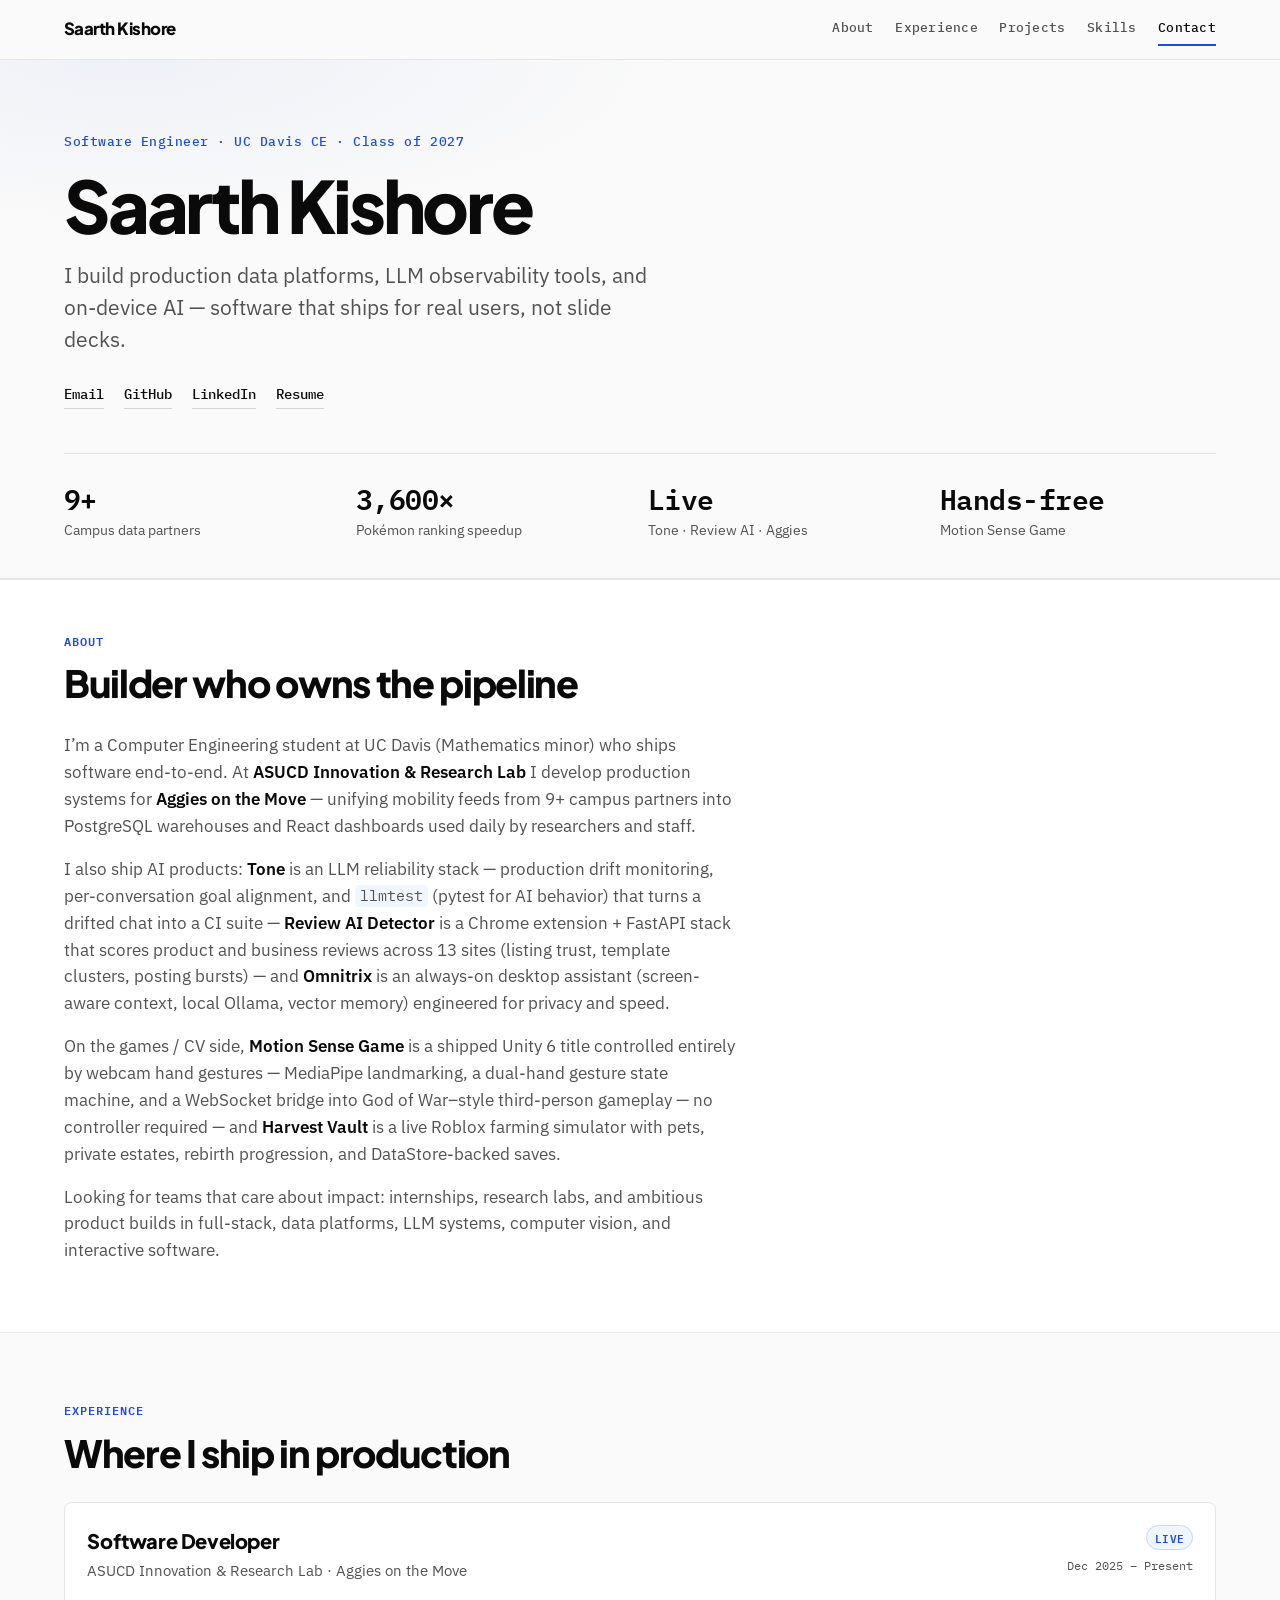
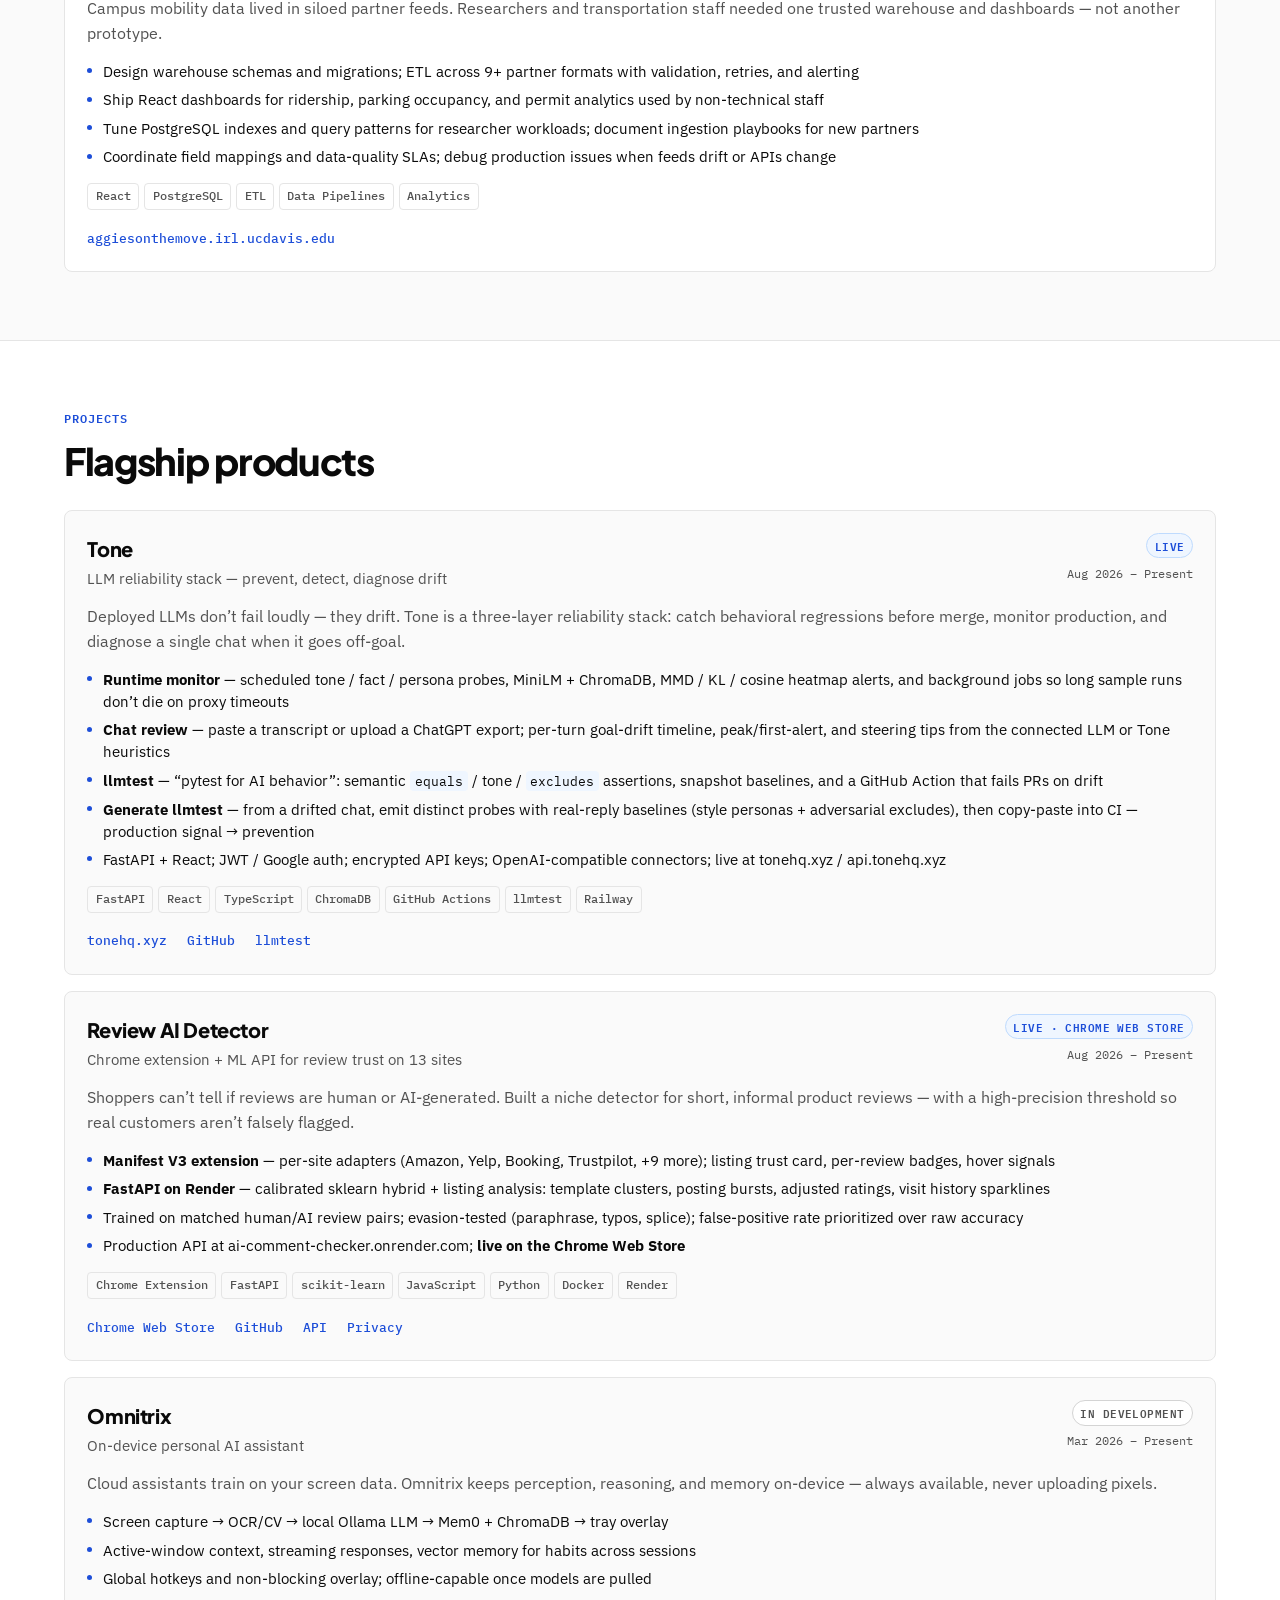
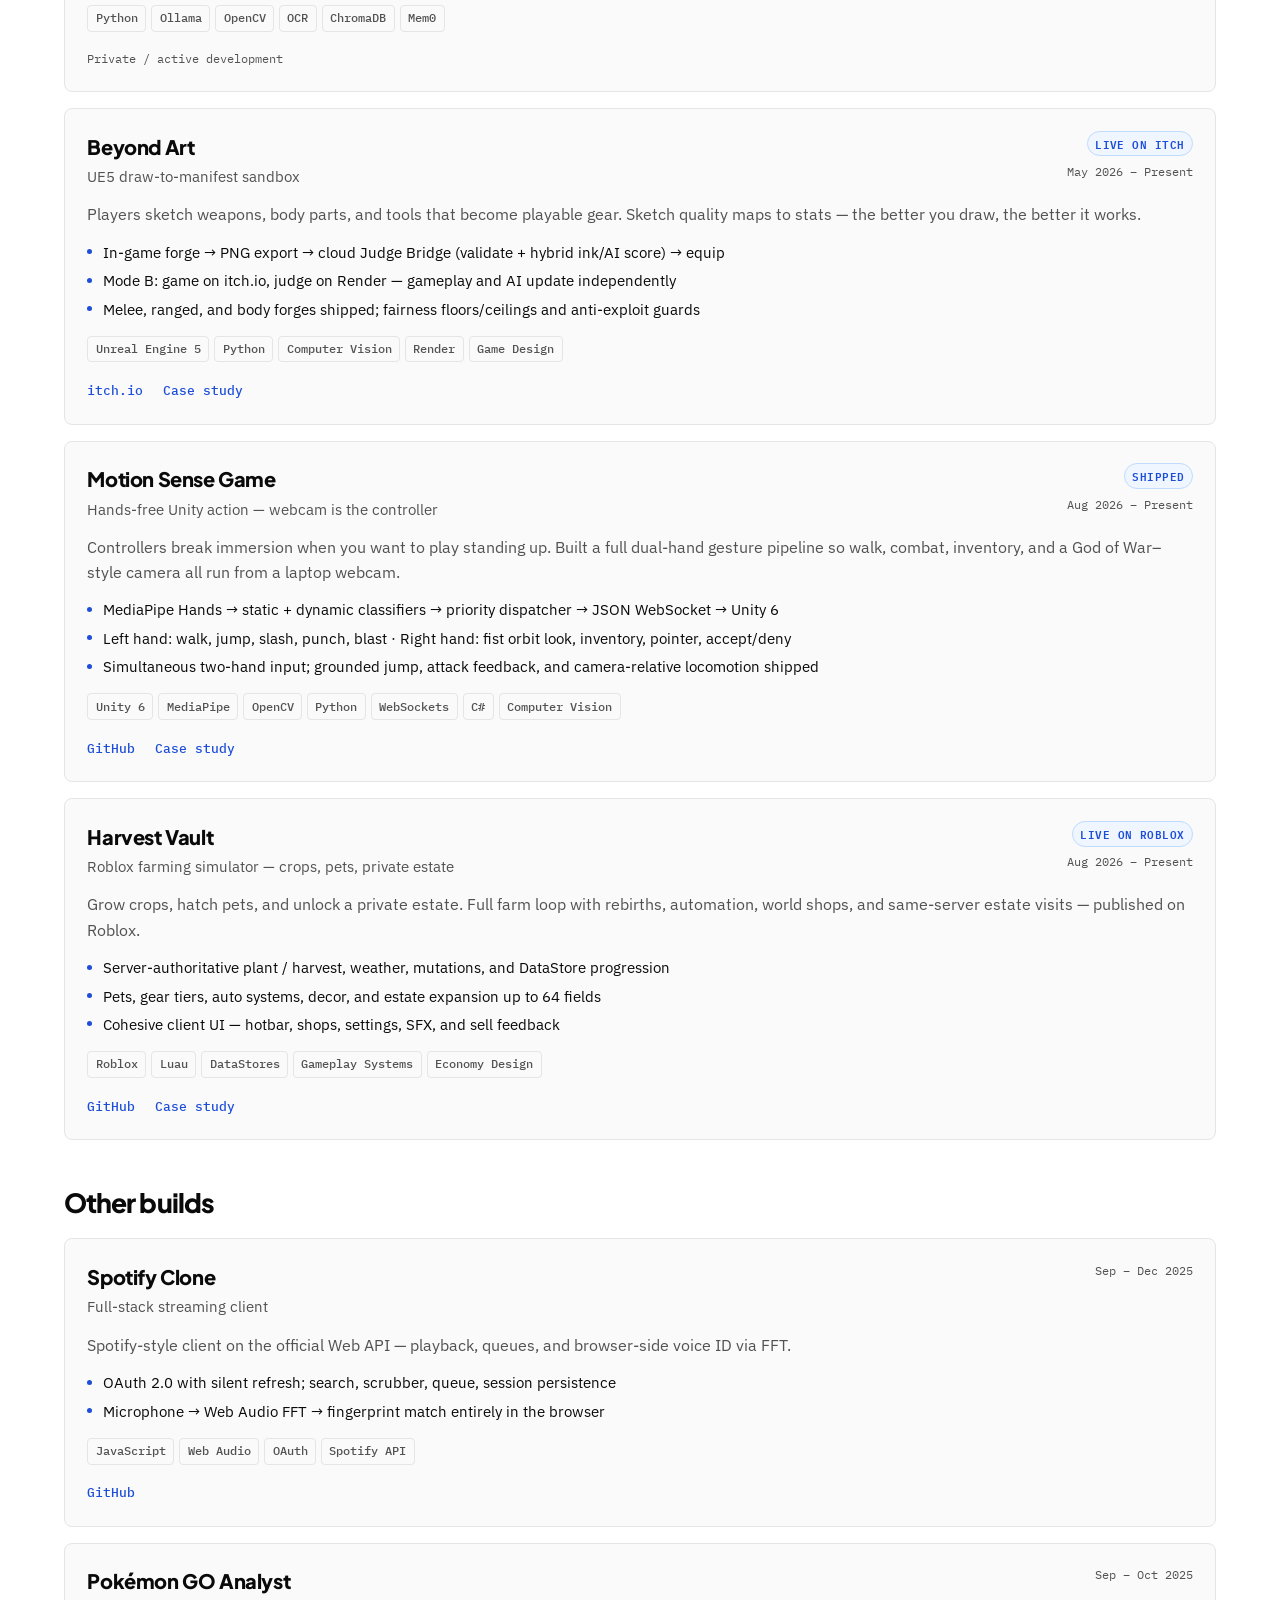
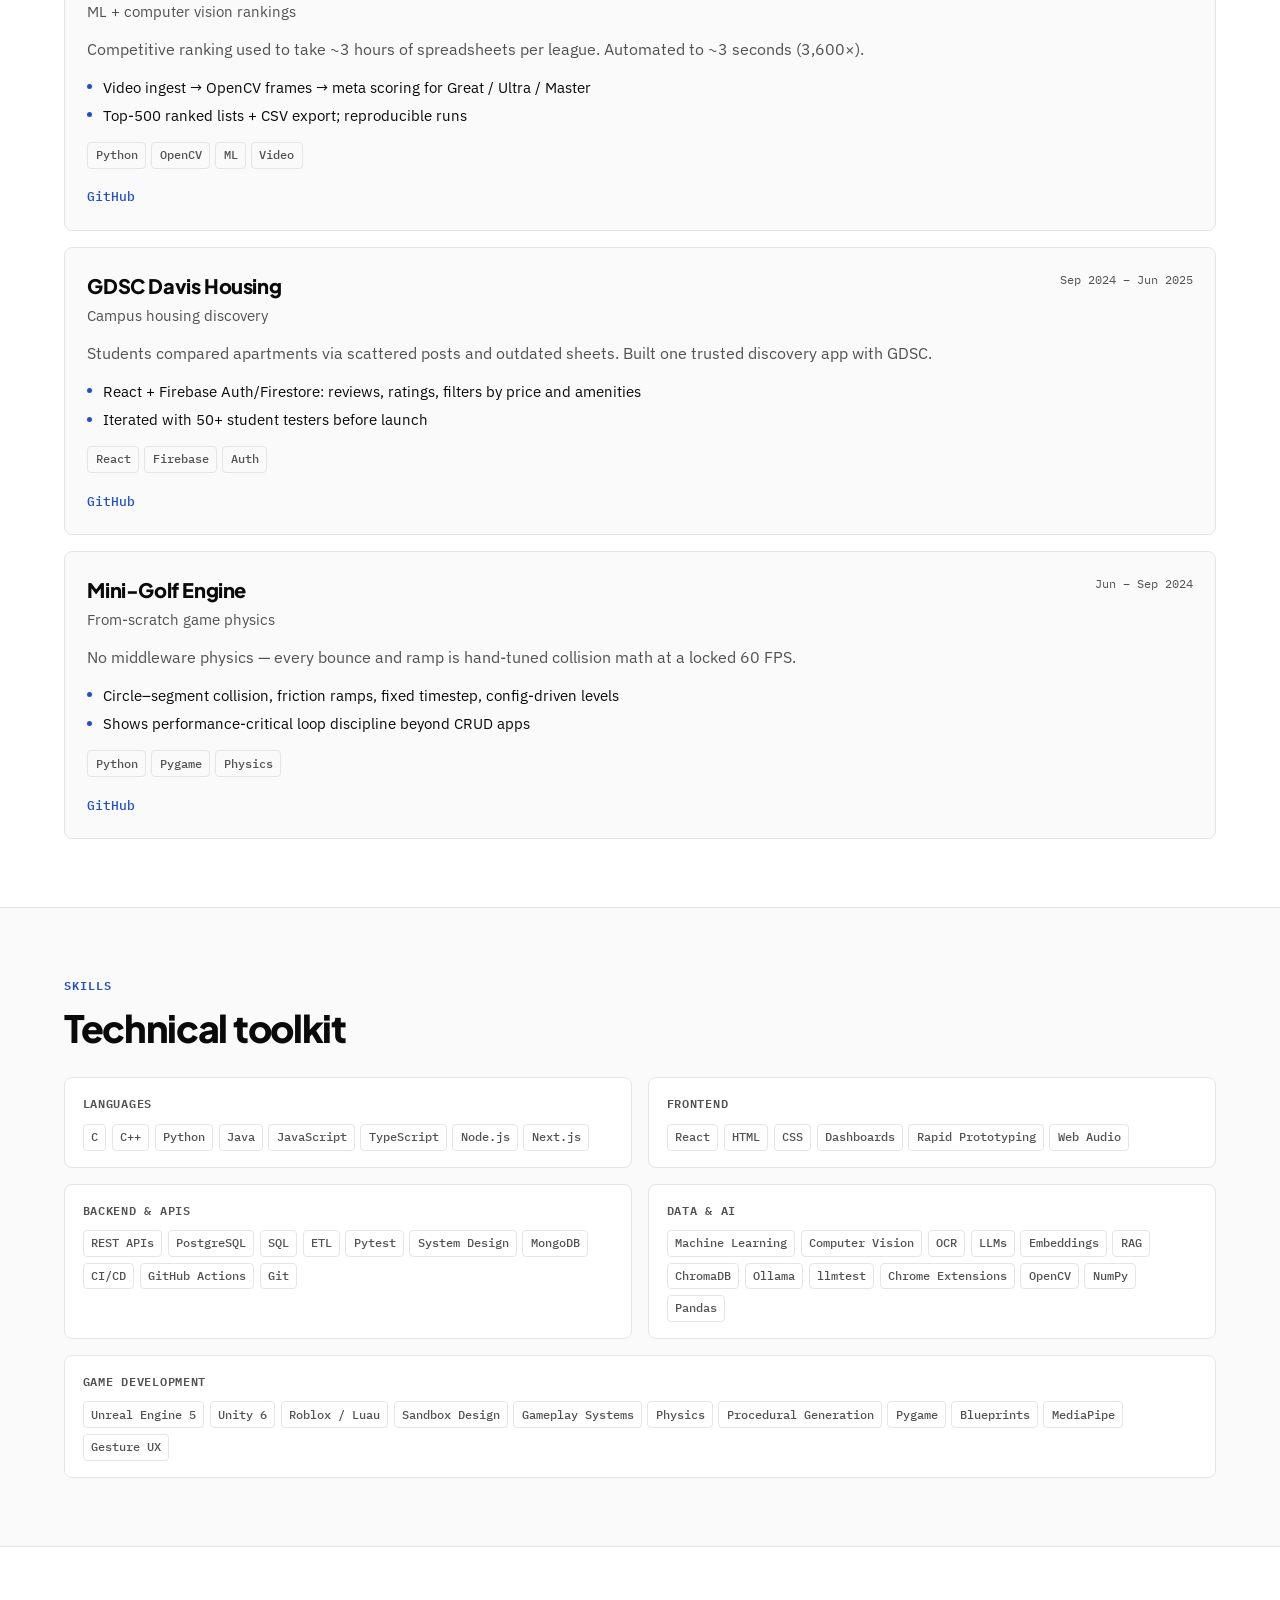
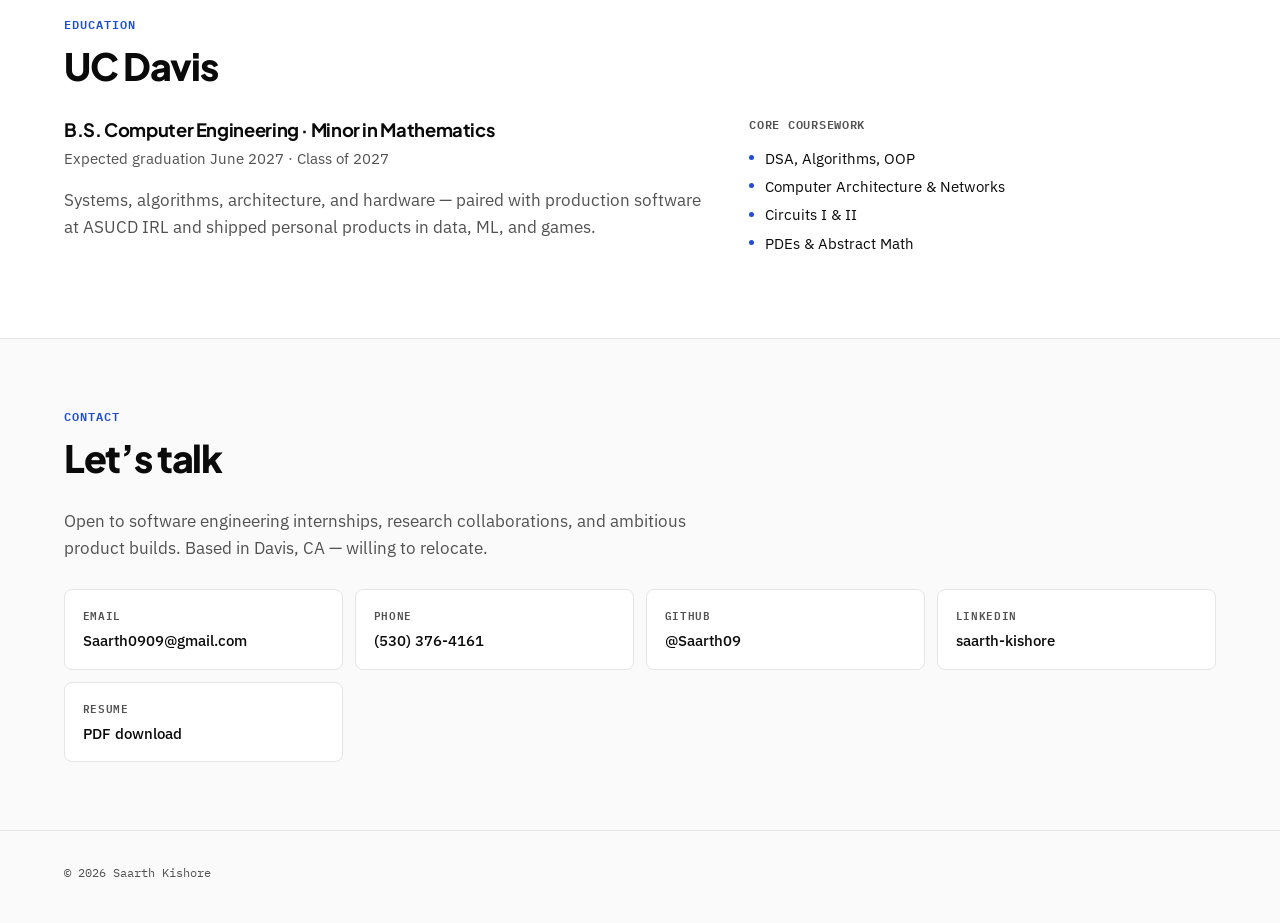
==== commit 0650eb6e: "Add Harvest Vault (Roblox farm sim) to portfolio projects. Links the new GitHub repo and a short cas" ====
--- a/index.html
+++ b/index.html
@@ -3,12 +3,12 @@
 <head>
   <meta charset="UTF-8" />
   <meta name="viewport" content="width=device-width, initial-scale=1.0" />
-  <meta name="description" content="Saarth Kishore — Software Engineer at UC Davis. Production campus data platforms (ASUCD IRL), LLM reliability stack (Tone + llmtest), Review AI Detector, Omnitrix, Motion Sense Game (Unity + MediaPipe), full-stack systems, and computer vision." />
+  <meta name="description" content="Saarth Kishore — Software Engineer at UC Davis. Production campus data platforms (ASUCD IRL), LLM reliability stack (Tone + llmtest), Review AI Detector, Omnitrix, Motion Sense Game (Unity + MediaPipe), Harvest Vault (Roblox), full-stack systems, and computer vision." />
   <title>Saarth Kishore | Software Engineer</title>
   <link rel="preconnect" href="https://fonts.googleapis.com" />
   <link rel="preconnect" href="https://fonts.gstatic.com" crossorigin />
   <link href="https://fonts.googleapis.com/css2?family=IBM+Plex+Mono:wght@400;500;600&family=IBM+Plex+Sans:wght@400;500;600;700&family=Plus+Jakarta+Sans:wght@700;800&display=swap" rel="stylesheet" />
-  <link rel="stylesheet" href="styles.css?v=23" />
+  <link rel="stylesheet" href="styles.css?v=24" />
   <link rel="icon" href="data:image/svg+xml,%3Csvg xmlns='http://www.w3.org/2000/svg' viewBox='0 0 100 100'%3E%3Ctext y='.9em' font-size='90'%3E%F0%9F%95%B7%EF%B8%8F%3C/text%3E%3C/svg%3E" />
 </head>
 <body>
@@ -88,7 +88,9 @@
           <p>
             On the games / CV side, <strong>Motion Sense Game</strong> is a shipped Unity 6 title controlled
             entirely by webcam hand gestures — MediaPipe landmarking, a dual-hand gesture state machine, and a
-            WebSocket bridge into God of War–style third-person gameplay — no controller required.
+            WebSocket bridge into God of War–style third-person gameplay — no controller required — and
+            <strong>Harvest Vault</strong> is a live Roblox farming simulator with pets, private estates,
+            rebirth progression, and DataStore-backed saves.
           </p>
           <p>
             Looking for teams that care about impact: internships, research labs, and ambitious product builds
@@ -293,6 +295,35 @@
               <a class="text-link" href="motion-sense-game.html">Case study</a>
             </div>
           </article>
+
+          <article class="project-card reveal">
+            <header class="card-head">
+              <div>
+                <h3 class="card-title">Harvest Vault</h3>
+                <p class="card-meta">Roblox farming simulator — crops, pets, private estate</p>
+              </div>
+              <div class="card-meta-right">
+                <span class="pill pill-live">Live on Roblox</span>
+                <time class="card-dates">Aug 2026 – Present</time>
+              </div>
+            </header>
+            <p class="card-problem">
+              Grow crops, hatch pets, and unlock a private estate. Full farm loop with rebirths,
+              automation, world shops, and same-server estate visits — published on Roblox.
+            </p>
+            <ul class="card-bullets">
+              <li>Server-authoritative plant / harvest, weather, mutations, and DataStore progression</li>
+              <li>Pets, gear tiers, auto systems, decor, and estate expansion up to 64 fields</li>
+              <li>Cohesive client UI — hotbar, shops, settings, SFX, and sell feedback</li>
+            </ul>
+            <ul class="tags">
+              <li>Roblox</li><li>Luau</li><li>DataStores</li><li>Gameplay Systems</li><li>Economy Design</li>
+            </ul>
+            <div class="card-links">
+              <a class="text-link" href="https://github.com/Saarth09/Roblox-Farm-Simulator" target="_blank" rel="noopener noreferrer">GitHub</a>
+              <a class="text-link" href="harvest-vault.html">Case study</a>
+            </div>
+          </article>
         </div>
 
         <div class="reveal" style="margin-top: 3rem;">
@@ -419,7 +450,7 @@
           <div class="skill-group skill-group-wide">
             <h3>Game Development</h3>
             <ul class="tags">
-              <li>Unreal Engine 5</li><li>Unity 6</li><li>Sandbox Design</li><li>Gameplay Systems</li><li>Physics</li><li>Procedural Generation</li><li>Pygame</li><li>Blueprints</li><li>MediaPipe</li><li>Gesture UX</li>
+              <li>Unreal Engine 5</li><li>Unity 6</li><li>Roblox / Luau</li><li>Sandbox Design</li><li>Gameplay Systems</li><li>Physics</li><li>Procedural Generation</li><li>Pygame</li><li>Blueprints</li><li>MediaPipe</li><li>Gesture UX</li>
             </ul>
           </div>
         </div>
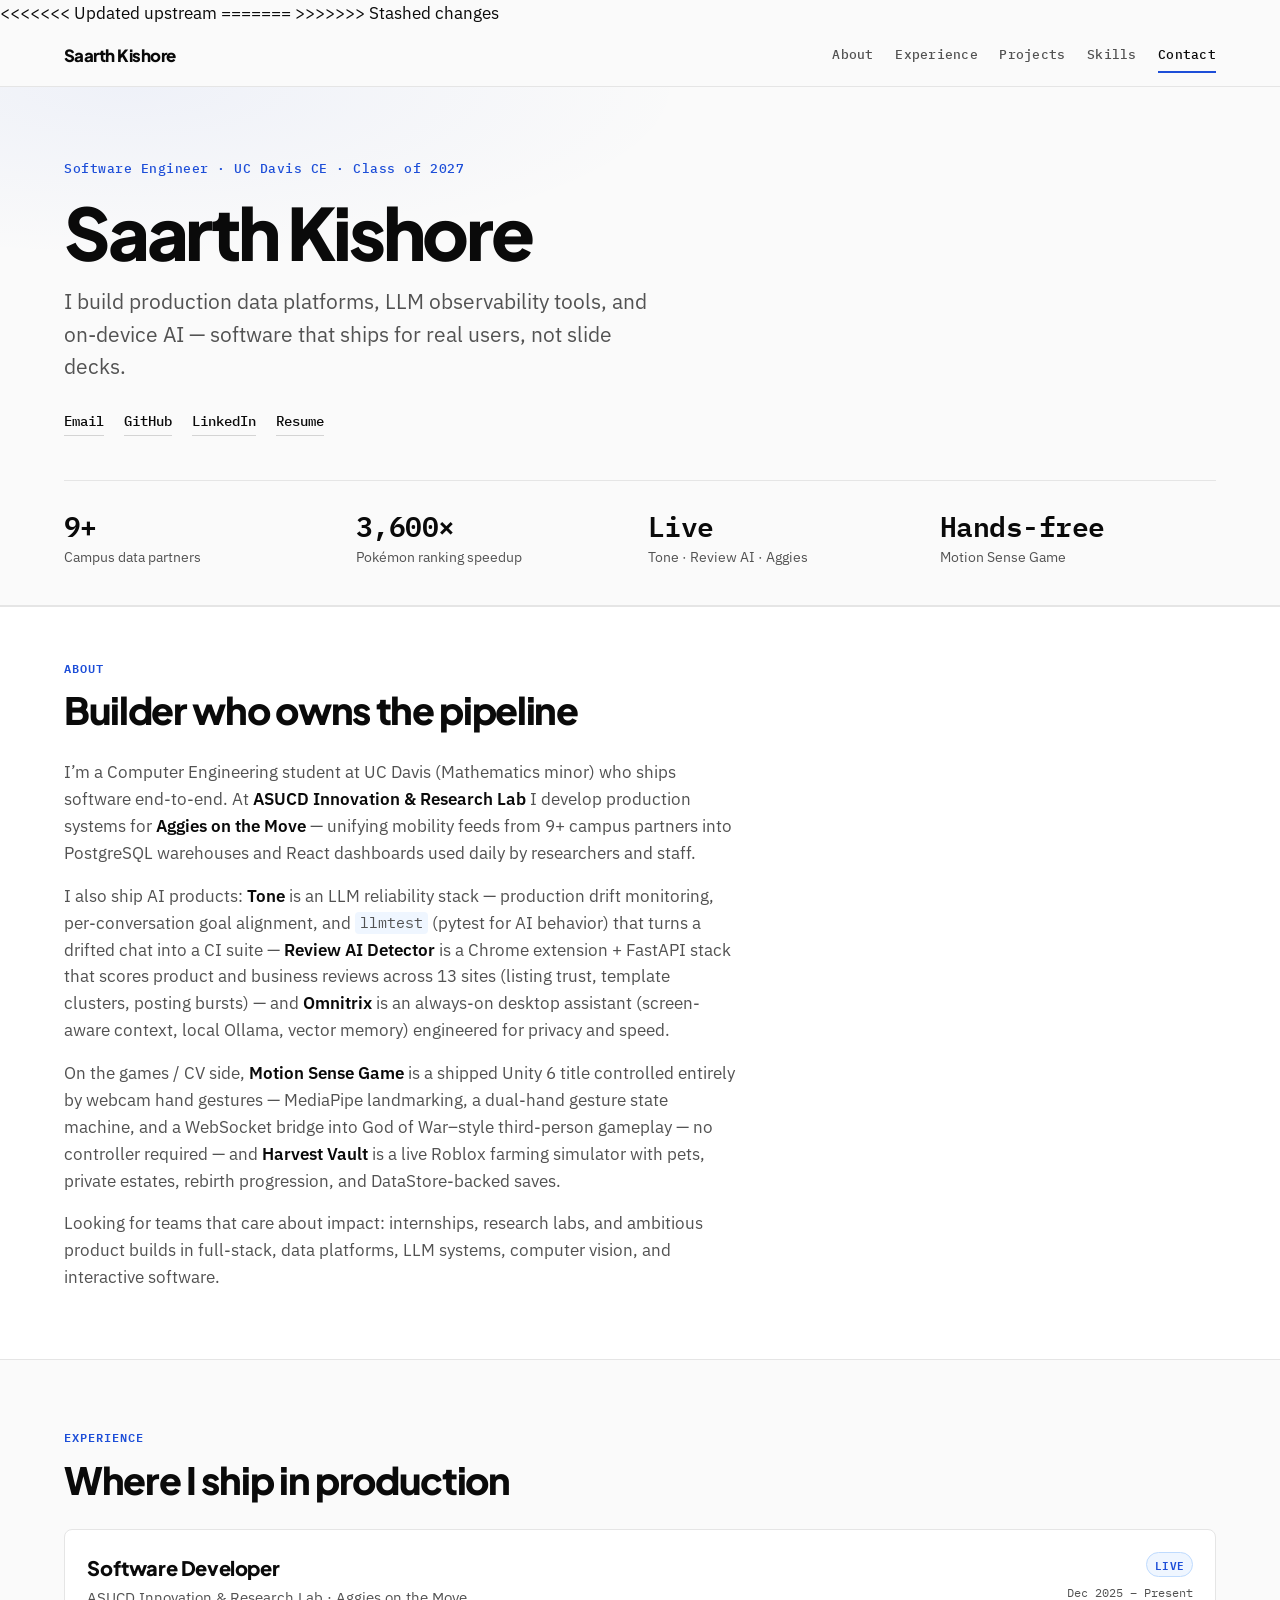
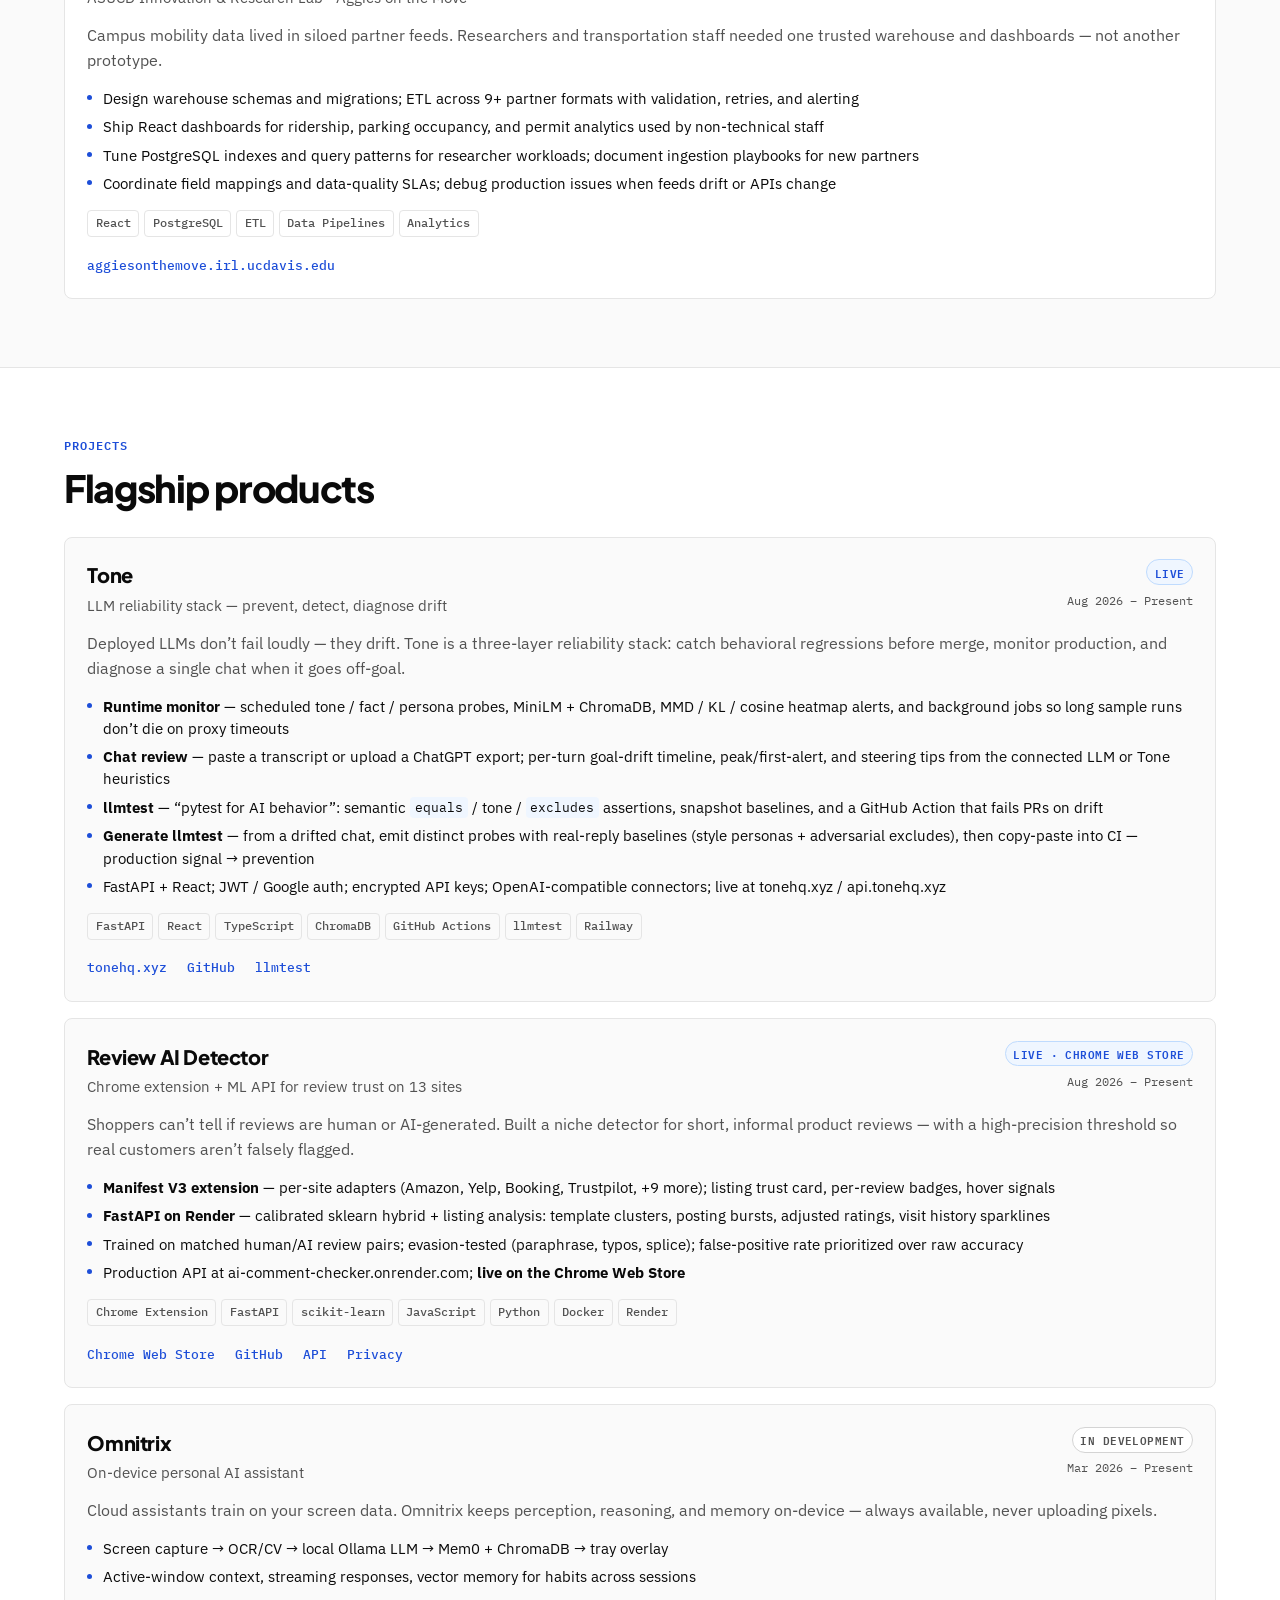
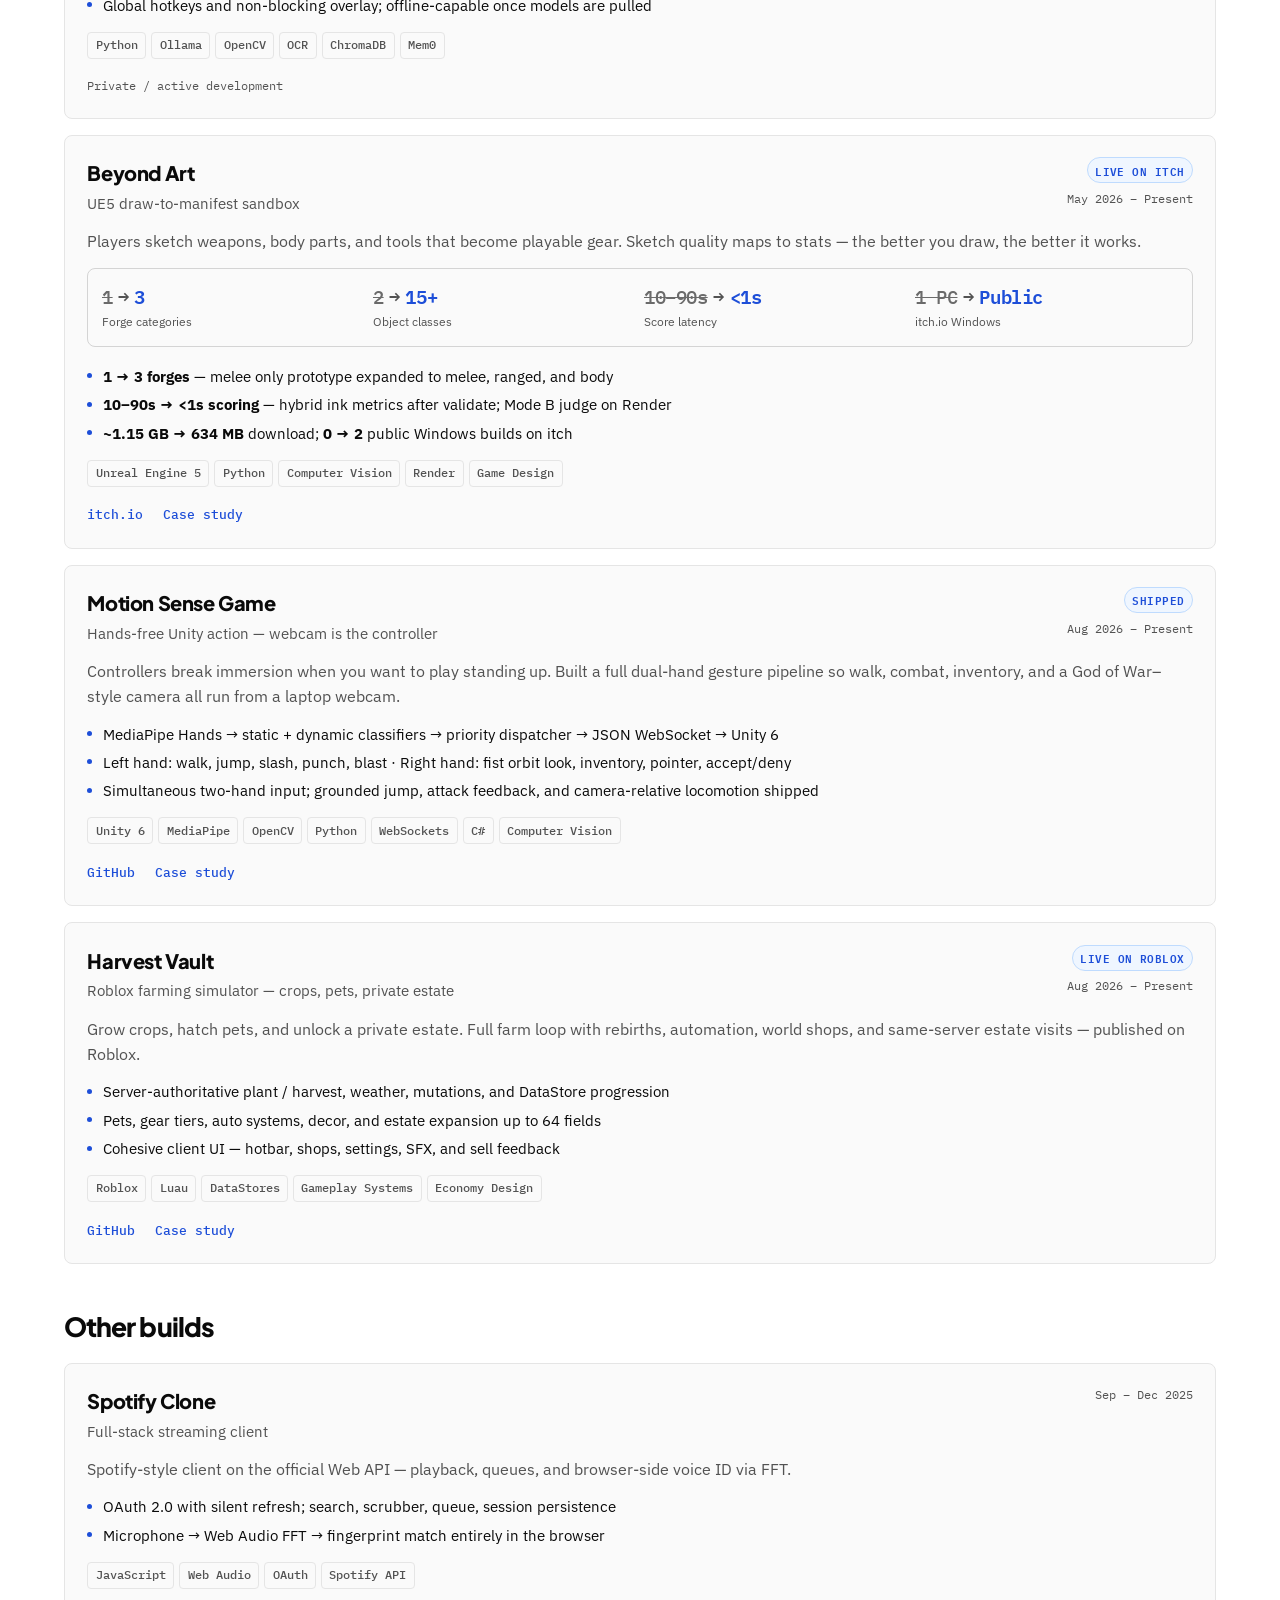
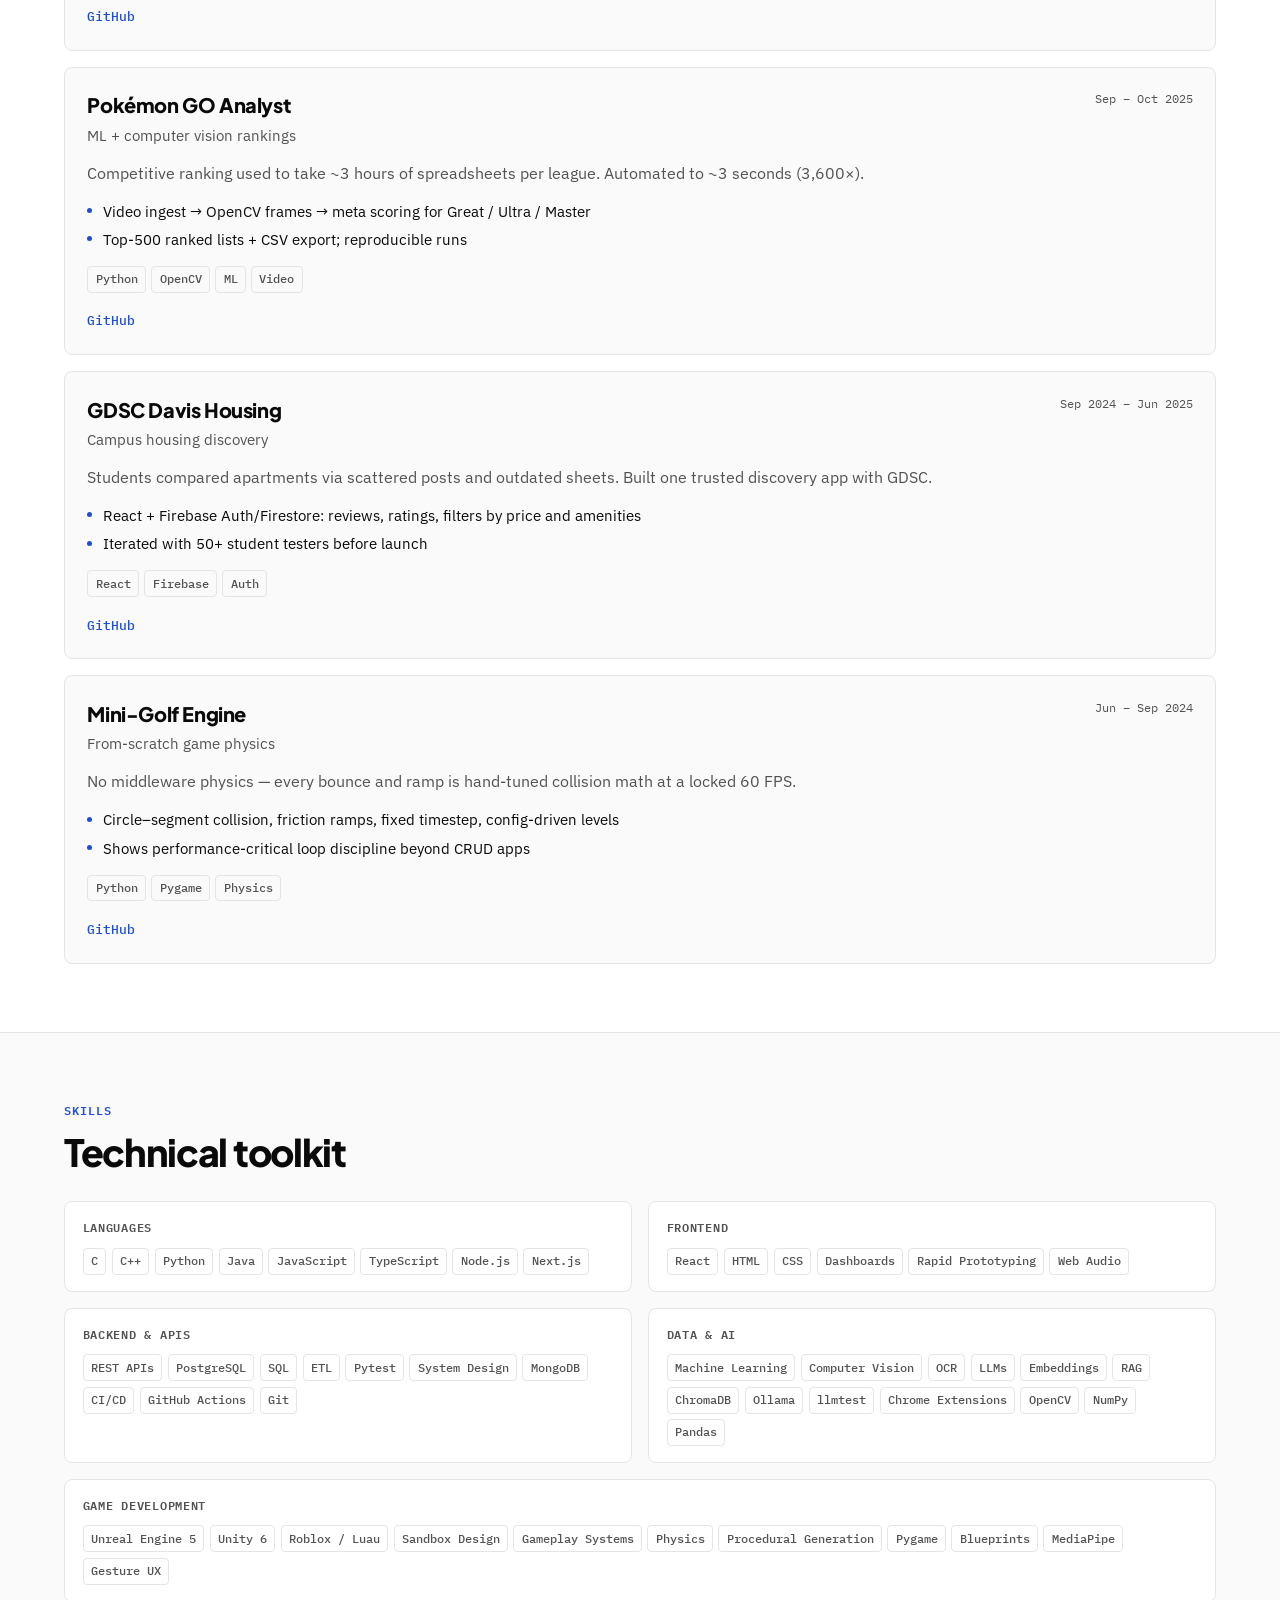
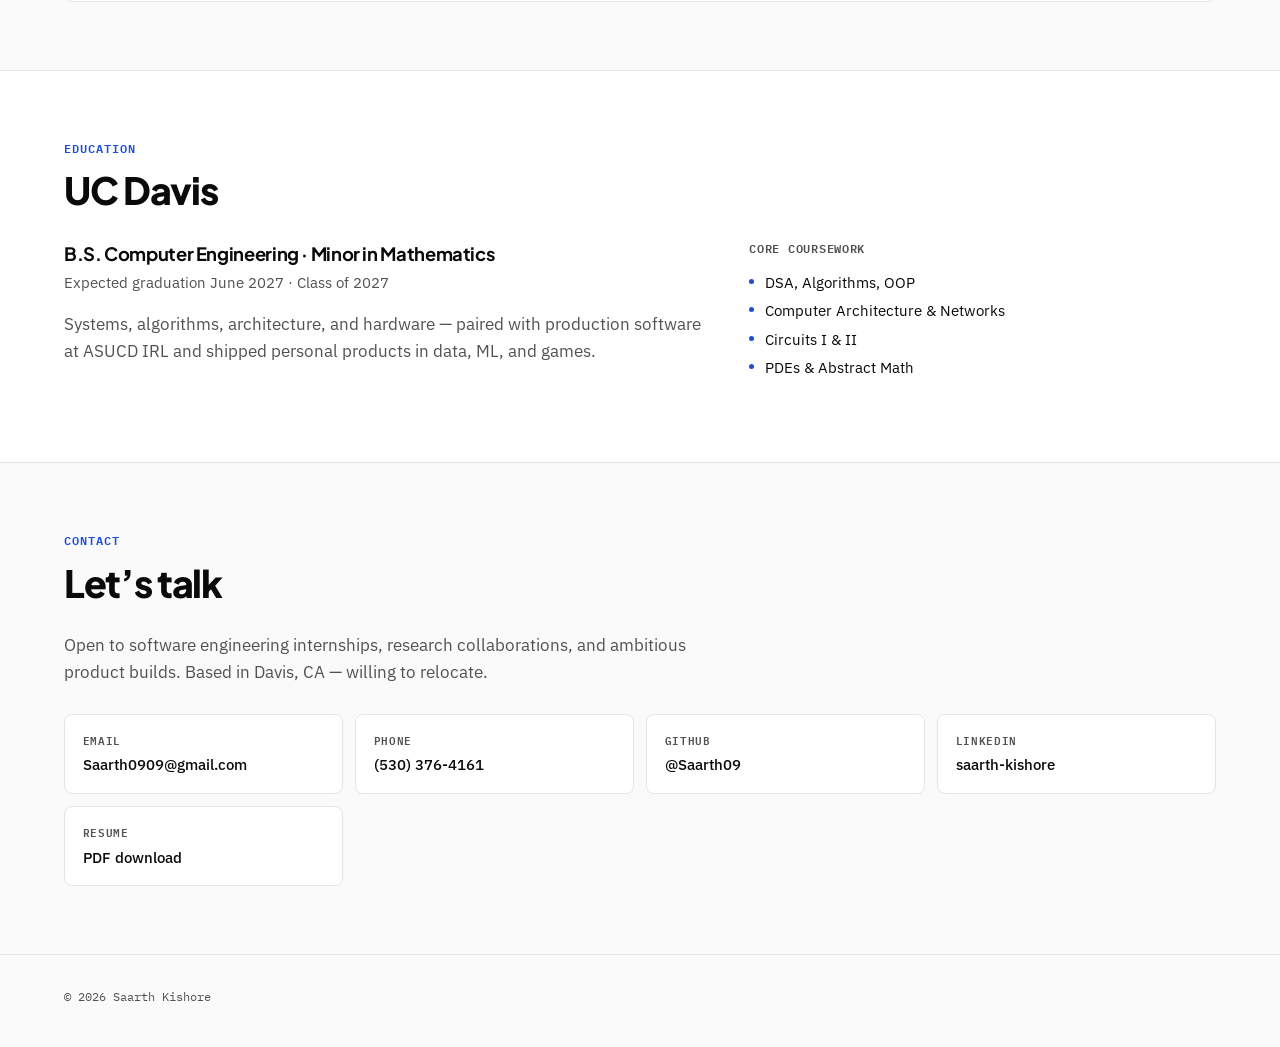
==== commit 42391c5b: "Highlight Beyond Art impact metrics on portfolio and case study. - Add before/after forge, latency, " ====
--- a/index.html
+++ b/index.html
@@ -8,7 +8,11 @@
   <link rel="preconnect" href="https://fonts.googleapis.com" />
   <link rel="preconnect" href="https://fonts.gstatic.com" crossorigin />
   <link href="https://fonts.googleapis.com/css2?family=IBM+Plex+Mono:wght@400;500;600&family=IBM+Plex+Sans:wght@400;500;600;700&family=Plus+Jakarta+Sans:wght@700;800&display=swap" rel="stylesheet" />
+<<<<<<< Updated upstream
   <link rel="stylesheet" href="styles.css?v=24" />
+=======
+  <link rel="stylesheet" href="styles.css?v=25" />
+>>>>>>> Stashed changes
   <link rel="icon" href="data:image/svg+xml,%3Csvg xmlns='http://www.w3.org/2000/svg' viewBox='0 0 100 100'%3E%3Ctext y='.9em' font-size='90'%3E%F0%9F%95%B7%EF%B8%8F%3C/text%3E%3C/svg%3E" />
 </head>
 <body>
@@ -253,10 +257,28 @@
               Players sketch weapons, body parts, and tools that become playable gear.
               Sketch quality maps to stats — the better you draw, the better it works.
             </p>
-            <ul class="card-bullets">
-              <li>In-game forge → PNG export → cloud Judge Bridge (validate + hybrid ink/AI score) → equip</li>
-              <li>Mode B: game on itch.io, judge on Render — gameplay and AI update independently</li>
-              <li>Melee, ranged, and body forges shipped; fairness floors/ceilings and anti-exploit guards</li>
+            <dl class="card-metrics card-metrics-prominent" aria-label="Beyond Art impact metrics">
+              <div class="card-metric">
+                <dt><span class="metric-from">1</span><span class="metric-arrow" aria-hidden="true">→</span><span class="metric-to">3</span></dt>
+                <dd>Forge categories</dd>
+              </div>
+              <div class="card-metric">
+                <dt><span class="metric-from">2</span><span class="metric-arrow" aria-hidden="true">→</span><span class="metric-to">15+</span></dt>
+                <dd>Object classes</dd>
+              </div>
+              <div class="card-metric">
+                <dt><span class="metric-from">10–90s</span><span class="metric-arrow" aria-hidden="true">→</span><span class="metric-to">&lt;1s</span></dt>
+                <dd>Score latency</dd>
+              </div>
+              <div class="card-metric">
+                <dt><span class="metric-from">1 PC</span><span class="metric-arrow" aria-hidden="true">→</span><span class="metric-to">Public</span></dt>
+                <dd>itch.io Windows</dd>
+              </div>
+            </dl>
+            <ul class="card-bullets">
+              <li><strong>1 → 3 forges</strong> — melee only prototype expanded to melee, ranged, and body</li>
+              <li><strong>10–90s → &lt;1s scoring</strong> — hybrid ink metrics after validate; Mode B judge on Render</li>
+              <li><strong>~1.15&nbsp;GB → 634&nbsp;MB</strong> download; <strong>0 → 2</strong> public Windows builds on itch</li>
             </ul>
             <ul class="tags">
               <li>Unreal Engine 5</li><li>Python</li><li>Computer Vision</li><li>Render</li><li>Game Design</li>
--- a/styles.css
+++ b/styles.css
@@ -401,6 +401,79 @@
   margin-bottom: 0.85rem;
 }
 
+.card-metrics {
+  display: grid;
+  grid-template-columns: repeat(2, minmax(0, 1fr));
+  gap: 0.65rem 0.85rem;
+  margin: 0 0 1.1rem;
+  padding: 0.85rem 0.9rem;
+  background: var(--bg);
+  border: 1px solid var(--border);
+  border-radius: var(--radius);
+}
+
+.card-metrics-prominent {
+  grid-template-columns: repeat(4, minmax(0, 1fr));
+  gap: 0.75rem 0.5rem;
+  padding: 1rem 0.85rem;
+  border-color: var(--border-strong);
+}
+
+.card-metric dt {
+  font-family: var(--mono);
+  font-size: 1.05rem;
+  font-weight: 600;
+  letter-spacing: -0.02em;
+  color: var(--ink);
+  line-height: 1.25;
+}
+
+.card-metrics-prominent .card-metric dt {
+  font-size: clamp(0.95rem, 1.6vw, 1.2rem);
+  display: flex;
+  flex-wrap: wrap;
+  align-items: baseline;
+  gap: 0.25rem 0.35rem;
+}
+
+.card-metric .metric-from {
+  color: var(--muted);
+  text-decoration: line-through;
+  text-decoration-thickness: 1px;
+  opacity: 0.85;
+  font-weight: 500;
+}
+
+.card-metric .metric-arrow {
+  color: var(--muted);
+  font-weight: 500;
+}
+
+.card-metric .metric-to {
+  color: var(--accent);
+  font-weight: 600;
+}
+
+.card-metric dd {
+  font-size: 0.82rem;
+  color: var(--muted);
+  margin-top: 0.2rem;
+  line-height: 1.35;
+}
+
+.card-metrics-prominent .card-metric dd {
+  font-size: 0.78rem;
+  margin-top: 0.3rem;
+}
+
+.card-metric .metric-note {
+  display: inline-block;
+  margin-top: 0.15rem;
+  font-size: 0.75rem;
+  color: var(--muted);
+  opacity: 0.9;
+}
+
 .card-bullets {
   list-style: none;
   margin-bottom: 1rem;
@@ -748,6 +821,72 @@
   display: flex;
   flex-wrap: wrap;
   gap: 0.6rem;
+}
+
+.impact-grid {
+  display: grid;
+  grid-template-columns: repeat(2, minmax(0, 1fr));
+  gap: 0.75rem;
+  margin: 1rem 0 0.5rem;
+}
+
+.impact-card {
+  padding: 0.9rem 1rem;
+  background: var(--bg);
+  border: 1px solid var(--border);
+  border-radius: var(--radius);
+}
+
+.impact-label {
+  font-family: var(--mono);
+  font-size: 0.72rem;
+  font-weight: 600;
+  letter-spacing: 0.05em;
+  text-transform: uppercase;
+  color: var(--accent);
+  margin-bottom: 0.4rem !important;
+}
+
+.impact-delta {
+  font-family: var(--mono);
+  font-size: clamp(1.15rem, 2.2vw, 1.4rem);
+  font-weight: 600;
+  letter-spacing: -0.02em;
+  color: var(--ink);
+  margin-bottom: 0.45rem !important;
+  display: flex;
+  flex-wrap: wrap;
+  align-items: baseline;
+  gap: 0.35rem 0.45rem;
+}
+
+.impact-delta .from {
+  color: var(--muted);
+  text-decoration: line-through;
+  text-decoration-thickness: 1px;
+  opacity: 0.85;
+}
+
+.impact-delta .arrow {
+  color: var(--muted);
+  font-weight: 500;
+}
+
+.impact-delta .to {
+  color: var(--ink);
+}
+
+.impact-detail {
+  font-size: 0.88rem;
+  color: var(--muted);
+  margin-bottom: 0 !important;
+  line-height: 1.4;
+}
+
+.metric-footnote {
+  font-size: 0.82rem;
+  color: var(--muted);
+  margin-top: 0.85rem !important;
 }
 
 .case-btn {
@@ -983,8 +1122,11 @@
   .project-grid-2,
   .skills-grid,
   .edu-grid,
-  .case-grid-2 {
-    grid-template-columns: 1fr;
+  .case-grid-2,
+  .impact-grid,
+  .card-metrics,
+  .card-metrics-prominent {
+    grid-template-columns: 1fr 1fr;
   }
 
   .card-head {
--- a/styles.css
+++ b/styles.css
@@ -401,6 +401,79 @@
   margin-bottom: 0.85rem;
 }
 
+.card-metrics {
+  display: grid;
+  grid-template-columns: repeat(2, minmax(0, 1fr));
+  gap: 0.65rem 0.85rem;
+  margin: 0 0 1.1rem;
+  padding: 0.85rem 0.9rem;
+  background: var(--bg);
+  border: 1px solid var(--border);
+  border-radius: var(--radius);
+}
+
+.card-metrics-prominent {
+  grid-template-columns: repeat(4, minmax(0, 1fr));
+  gap: 0.75rem 0.5rem;
+  padding: 1rem 0.85rem;
+  border-color: var(--border-strong);
+}
+
+.card-metric dt {
+  font-family: var(--mono);
+  font-size: 1.05rem;
+  font-weight: 600;
+  letter-spacing: -0.02em;
+  color: var(--ink);
+  line-height: 1.25;
+}
+
+.card-metrics-prominent .card-metric dt {
+  font-size: clamp(0.95rem, 1.6vw, 1.2rem);
+  display: flex;
+  flex-wrap: wrap;
+  align-items: baseline;
+  gap: 0.25rem 0.35rem;
+}
+
+.card-metric .metric-from {
+  color: var(--muted);
+  text-decoration: line-through;
+  text-decoration-thickness: 1px;
+  opacity: 0.85;
+  font-weight: 500;
+}
+
+.card-metric .metric-arrow {
+  color: var(--muted);
+  font-weight: 500;
+}
+
+.card-metric .metric-to {
+  color: var(--accent);
+  font-weight: 600;
+}
+
+.card-metric dd {
+  font-size: 0.82rem;
+  color: var(--muted);
+  margin-top: 0.2rem;
+  line-height: 1.35;
+}
+
+.card-metrics-prominent .card-metric dd {
+  font-size: 0.78rem;
+  margin-top: 0.3rem;
+}
+
+.card-metric .metric-note {
+  display: inline-block;
+  margin-top: 0.15rem;
+  font-size: 0.75rem;
+  color: var(--muted);
+  opacity: 0.9;
+}
+
 .card-bullets {
   list-style: none;
   margin-bottom: 1rem;
@@ -748,6 +821,72 @@
   display: flex;
   flex-wrap: wrap;
   gap: 0.6rem;
+}
+
+.impact-grid {
+  display: grid;
+  grid-template-columns: repeat(2, minmax(0, 1fr));
+  gap: 0.75rem;
+  margin: 1rem 0 0.5rem;
+}
+
+.impact-card {
+  padding: 0.9rem 1rem;
+  background: var(--bg);
+  border: 1px solid var(--border);
+  border-radius: var(--radius);
+}
+
+.impact-label {
+  font-family: var(--mono);
+  font-size: 0.72rem;
+  font-weight: 600;
+  letter-spacing: 0.05em;
+  text-transform: uppercase;
+  color: var(--accent);
+  margin-bottom: 0.4rem !important;
+}
+
+.impact-delta {
+  font-family: var(--mono);
+  font-size: clamp(1.15rem, 2.2vw, 1.4rem);
+  font-weight: 600;
+  letter-spacing: -0.02em;
+  color: var(--ink);
+  margin-bottom: 0.45rem !important;
+  display: flex;
+  flex-wrap: wrap;
+  align-items: baseline;
+  gap: 0.35rem 0.45rem;
+}
+
+.impact-delta .from {
+  color: var(--muted);
+  text-decoration: line-through;
+  text-decoration-thickness: 1px;
+  opacity: 0.85;
+}
+
+.impact-delta .arrow {
+  color: var(--muted);
+  font-weight: 500;
+}
+
+.impact-delta .to {
+  color: var(--ink);
+}
+
+.impact-detail {
+  font-size: 0.88rem;
+  color: var(--muted);
+  margin-bottom: 0 !important;
+  line-height: 1.4;
+}
+
+.metric-footnote {
+  font-size: 0.82rem;
+  color: var(--muted);
+  margin-top: 0.85rem !important;
 }
 
 .case-btn {
@@ -983,8 +1122,11 @@
   .project-grid-2,
   .skills-grid,
   .edu-grid,
-  .case-grid-2 {
-    grid-template-columns: 1fr;
+  .case-grid-2,
+  .impact-grid,
+  .card-metrics,
+  .card-metrics-prominent {
+    grid-template-columns: 1fr 1fr;
   }
 
   .card-head {
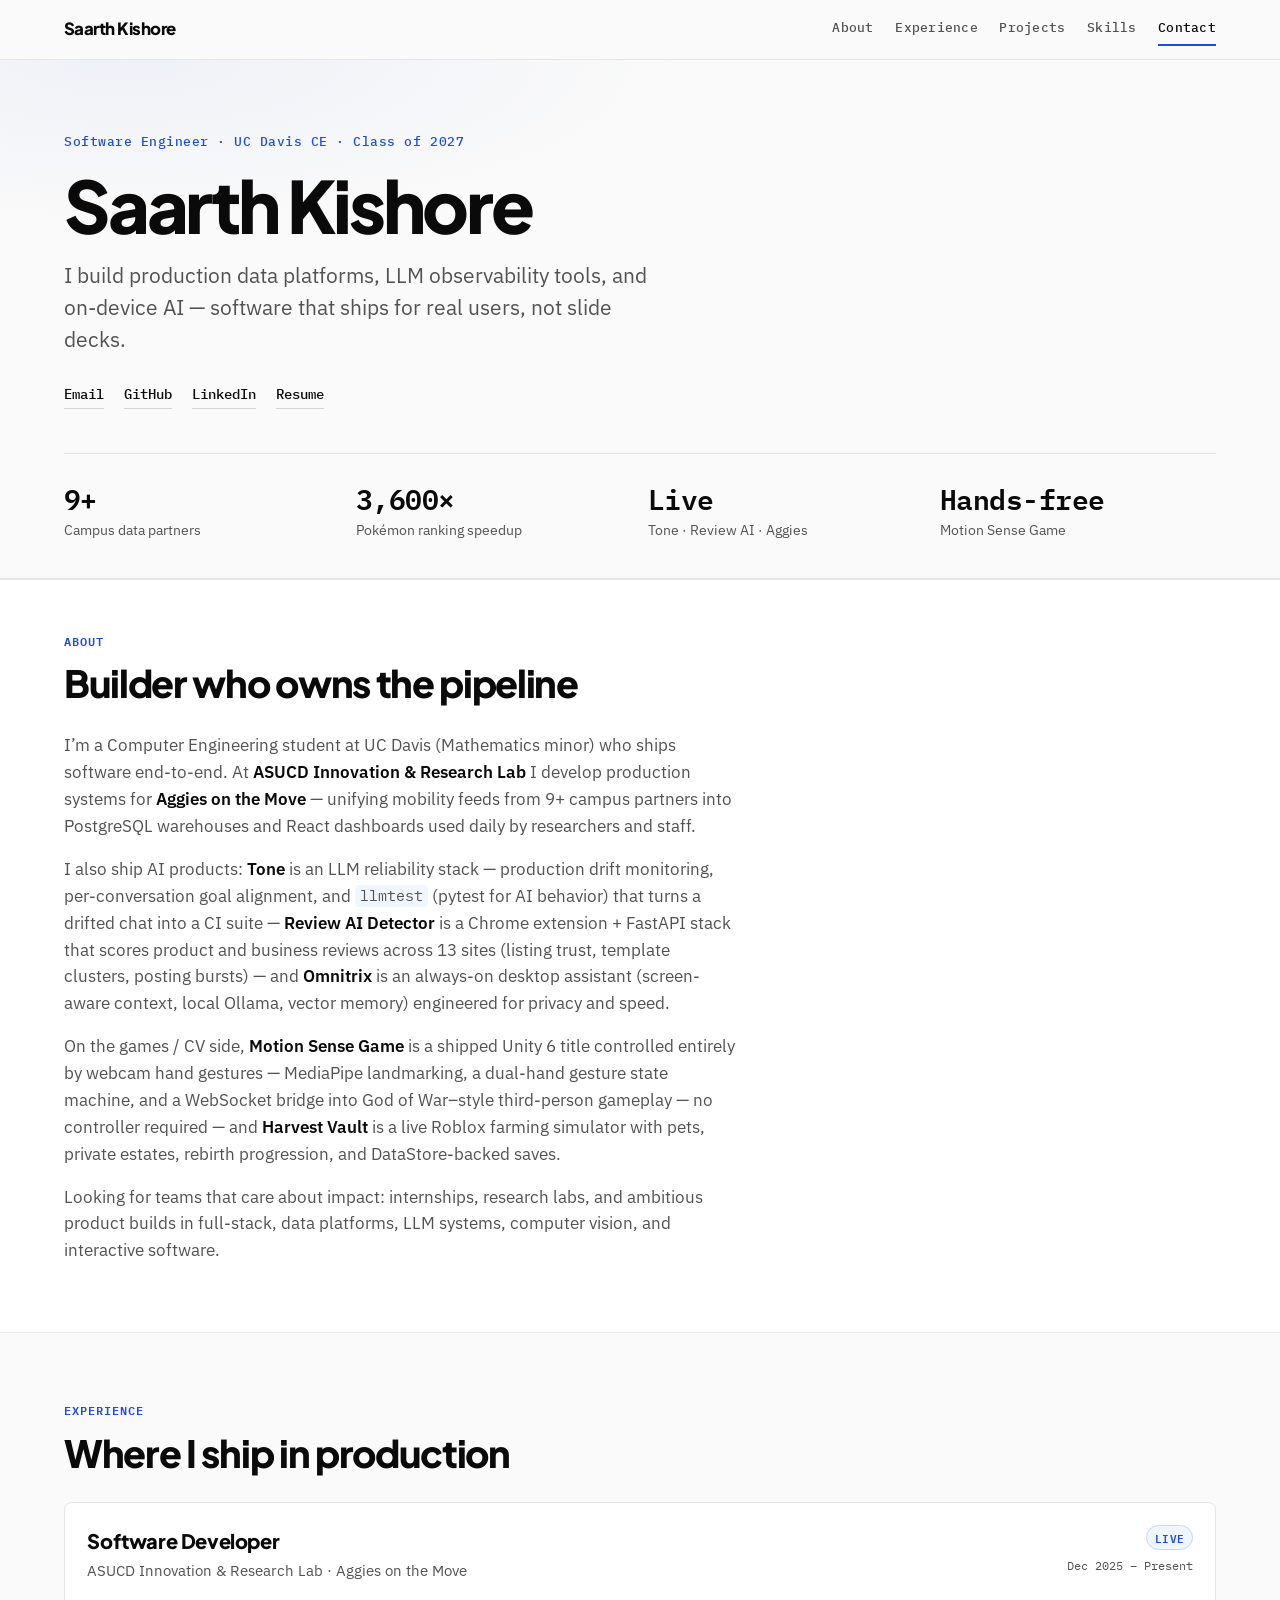
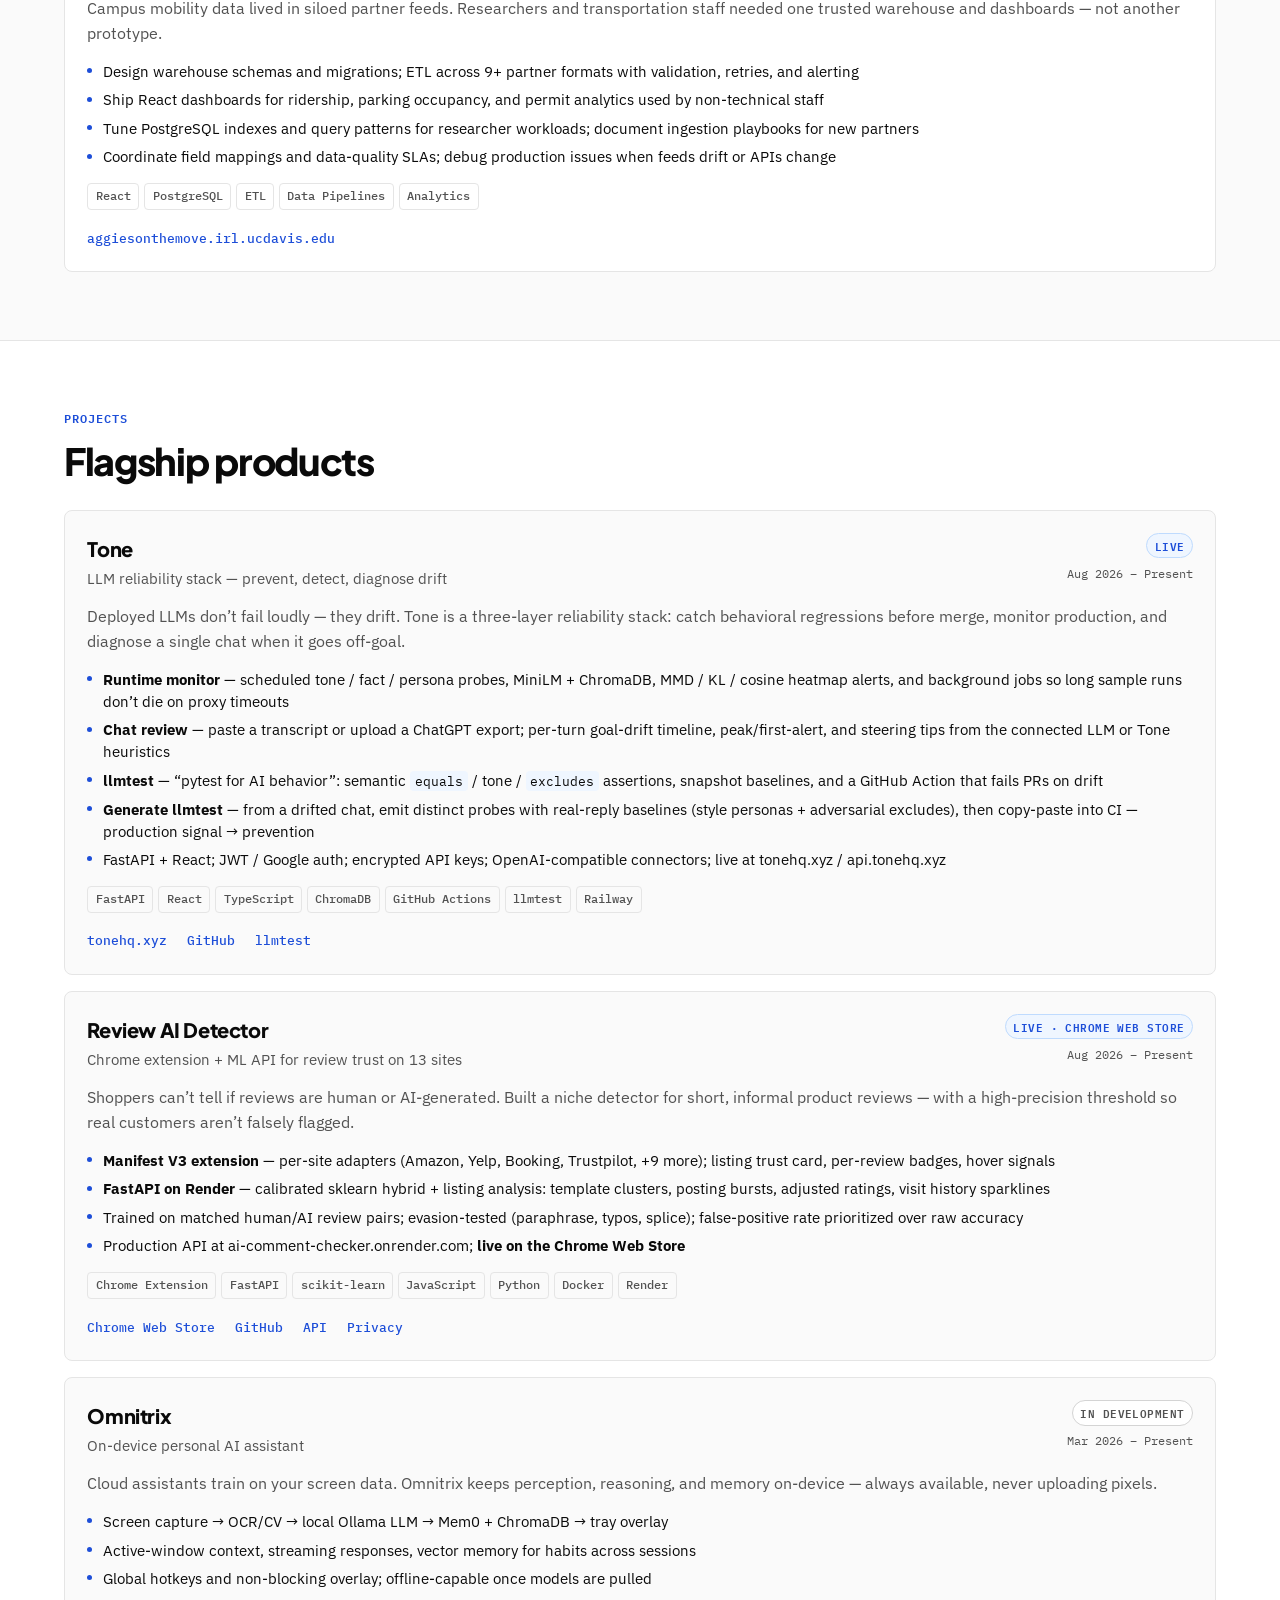
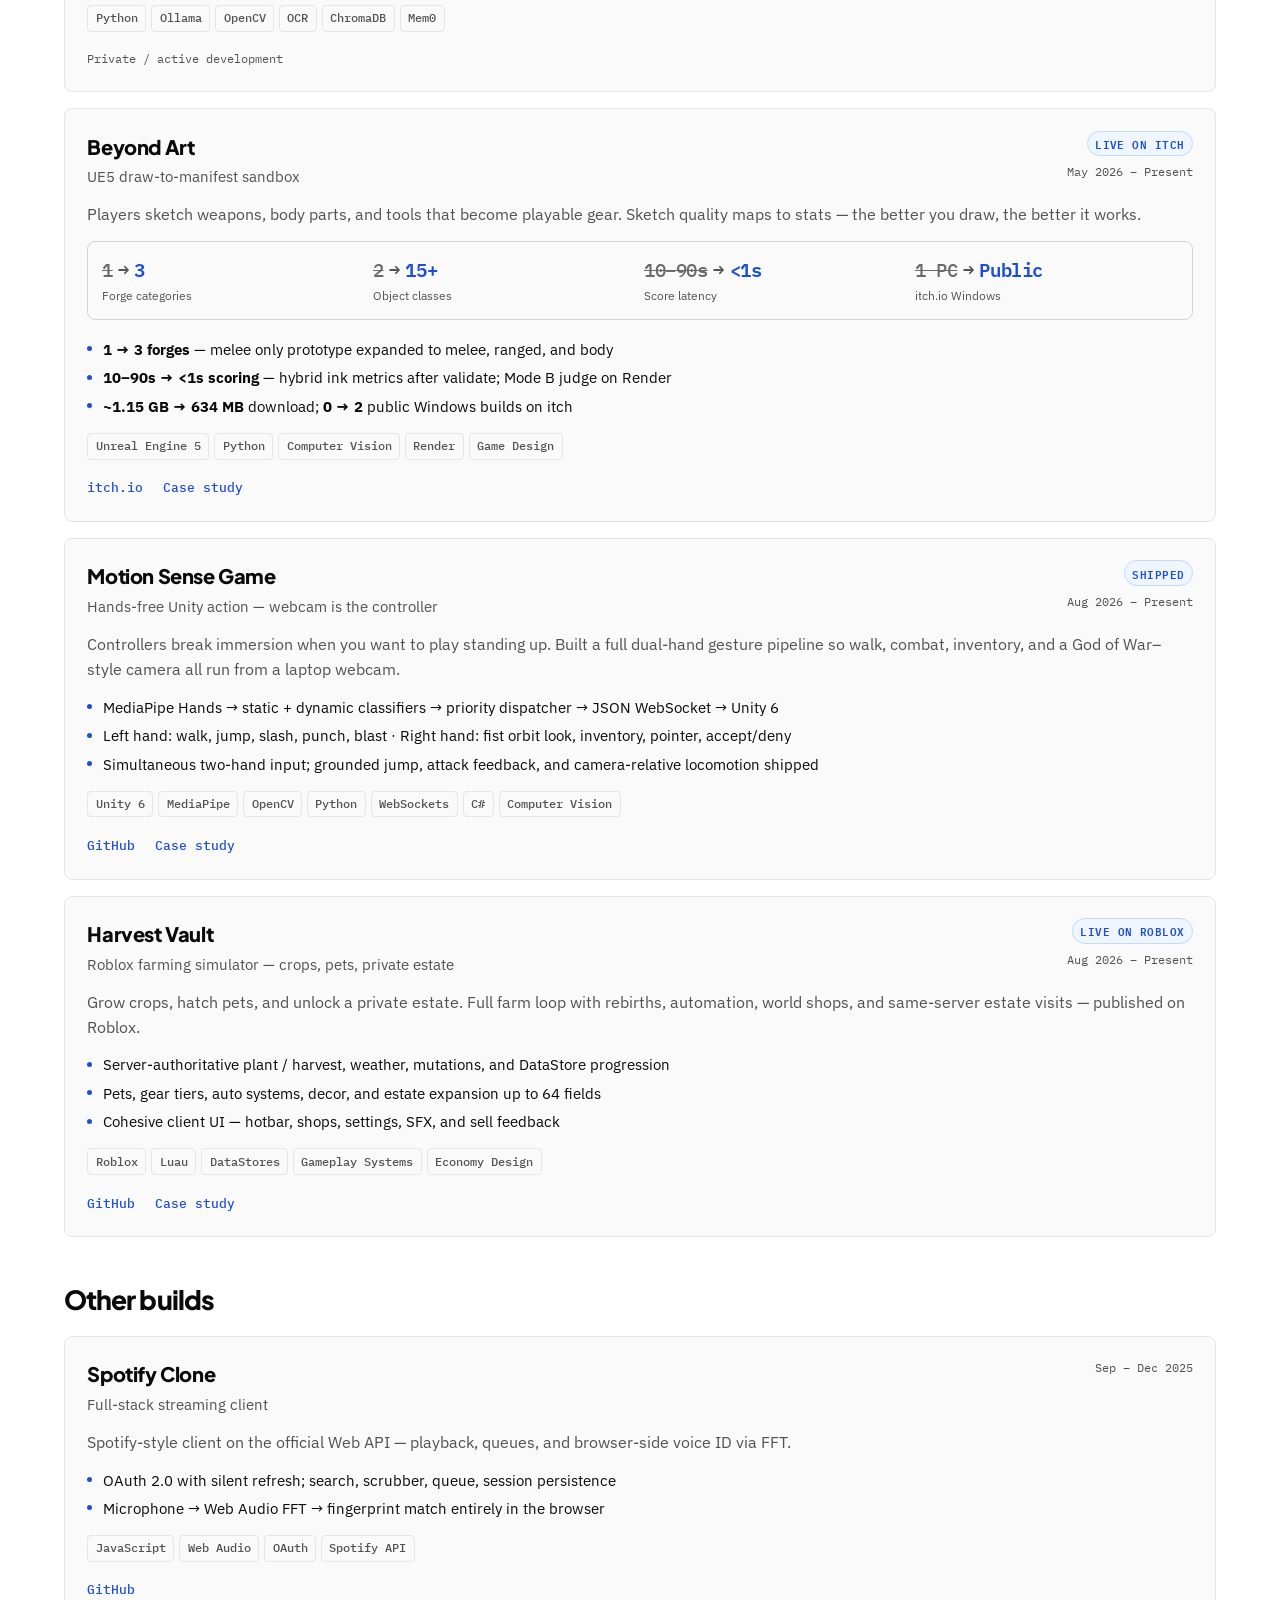
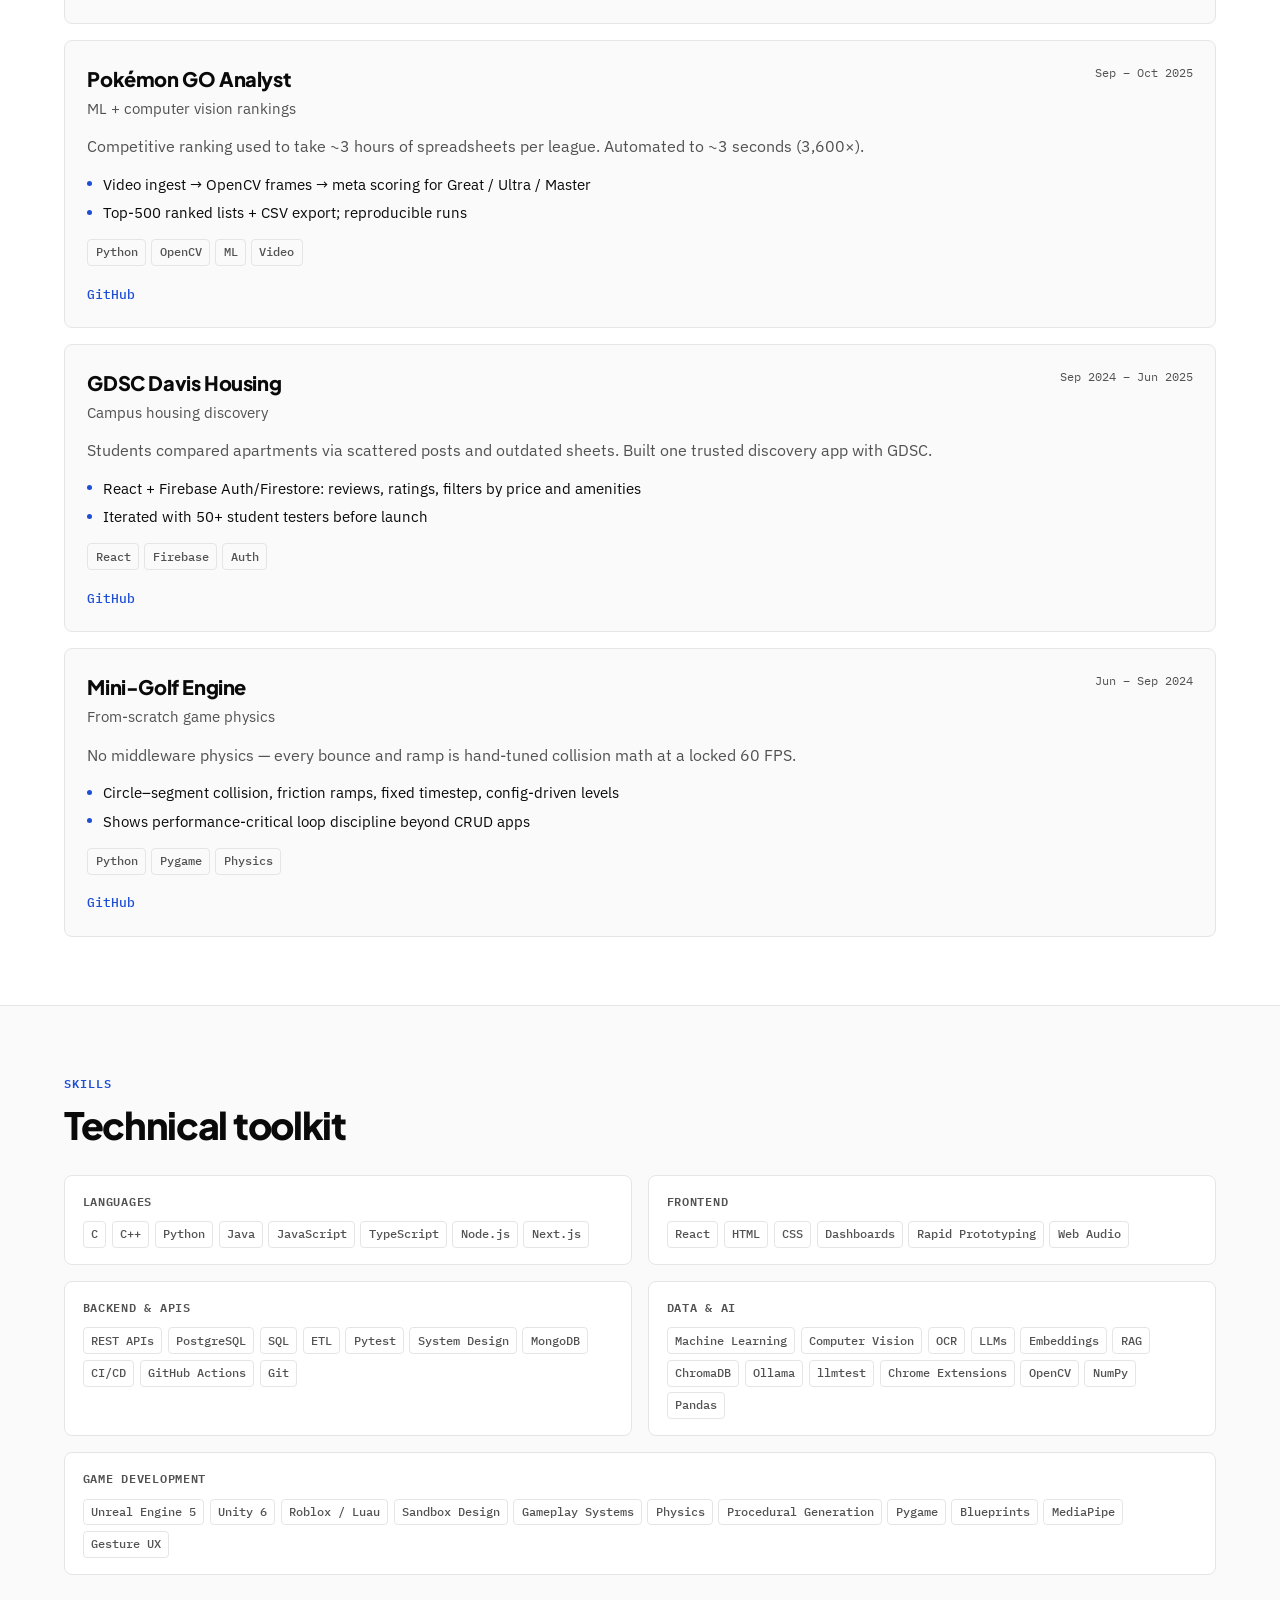
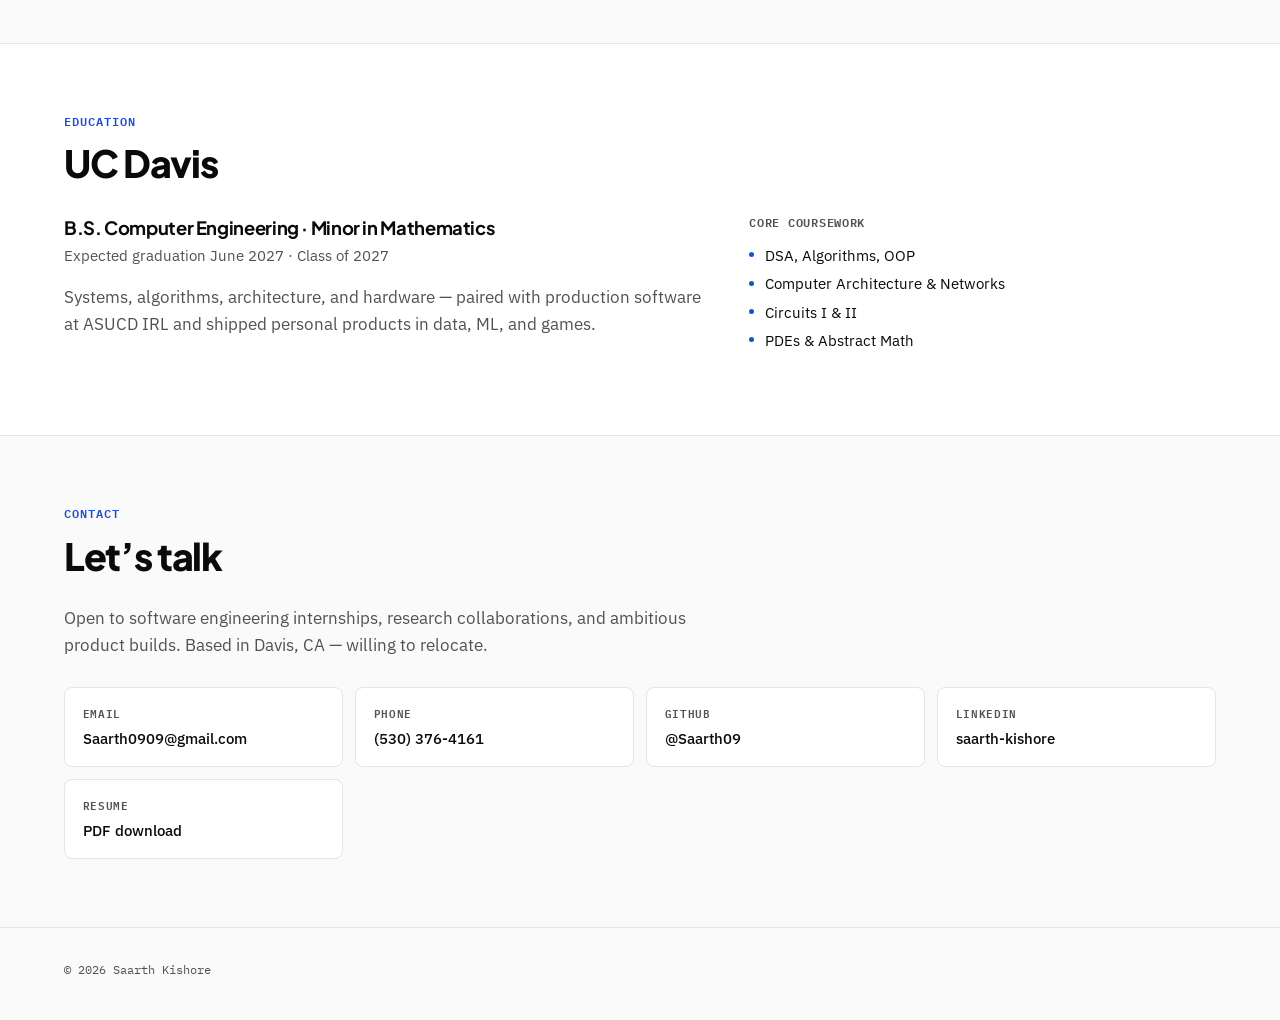
==== commit cc70efae: "Fix merge conflict markers in stylesheet cache version. Co-authored-by: Cursor <cursoragent@cursor.c" ====
--- a/index.html
+++ b/index.html
@@ -8,11 +8,7 @@
   <link rel="preconnect" href="https://fonts.googleapis.com" />
   <link rel="preconnect" href="https://fonts.gstatic.com" crossorigin />
   <link href="https://fonts.googleapis.com/css2?family=IBM+Plex+Mono:wght@400;500;600&family=IBM+Plex+Sans:wght@400;500;600;700&family=Plus+Jakarta+Sans:wght@700;800&display=swap" rel="stylesheet" />
-<<<<<<< Updated upstream
-  <link rel="stylesheet" href="styles.css?v=24" />
-=======
   <link rel="stylesheet" href="styles.css?v=25" />
->>>>>>> Stashed changes
   <link rel="icon" href="data:image/svg+xml,%3Csvg xmlns='http://www.w3.org/2000/svg' viewBox='0 0 100 100'%3E%3Ctext y='.9em' font-size='90'%3E%F0%9F%95%B7%EF%B8%8F%3C/text%3E%3C/svg%3E" />
 </head>
 <body>
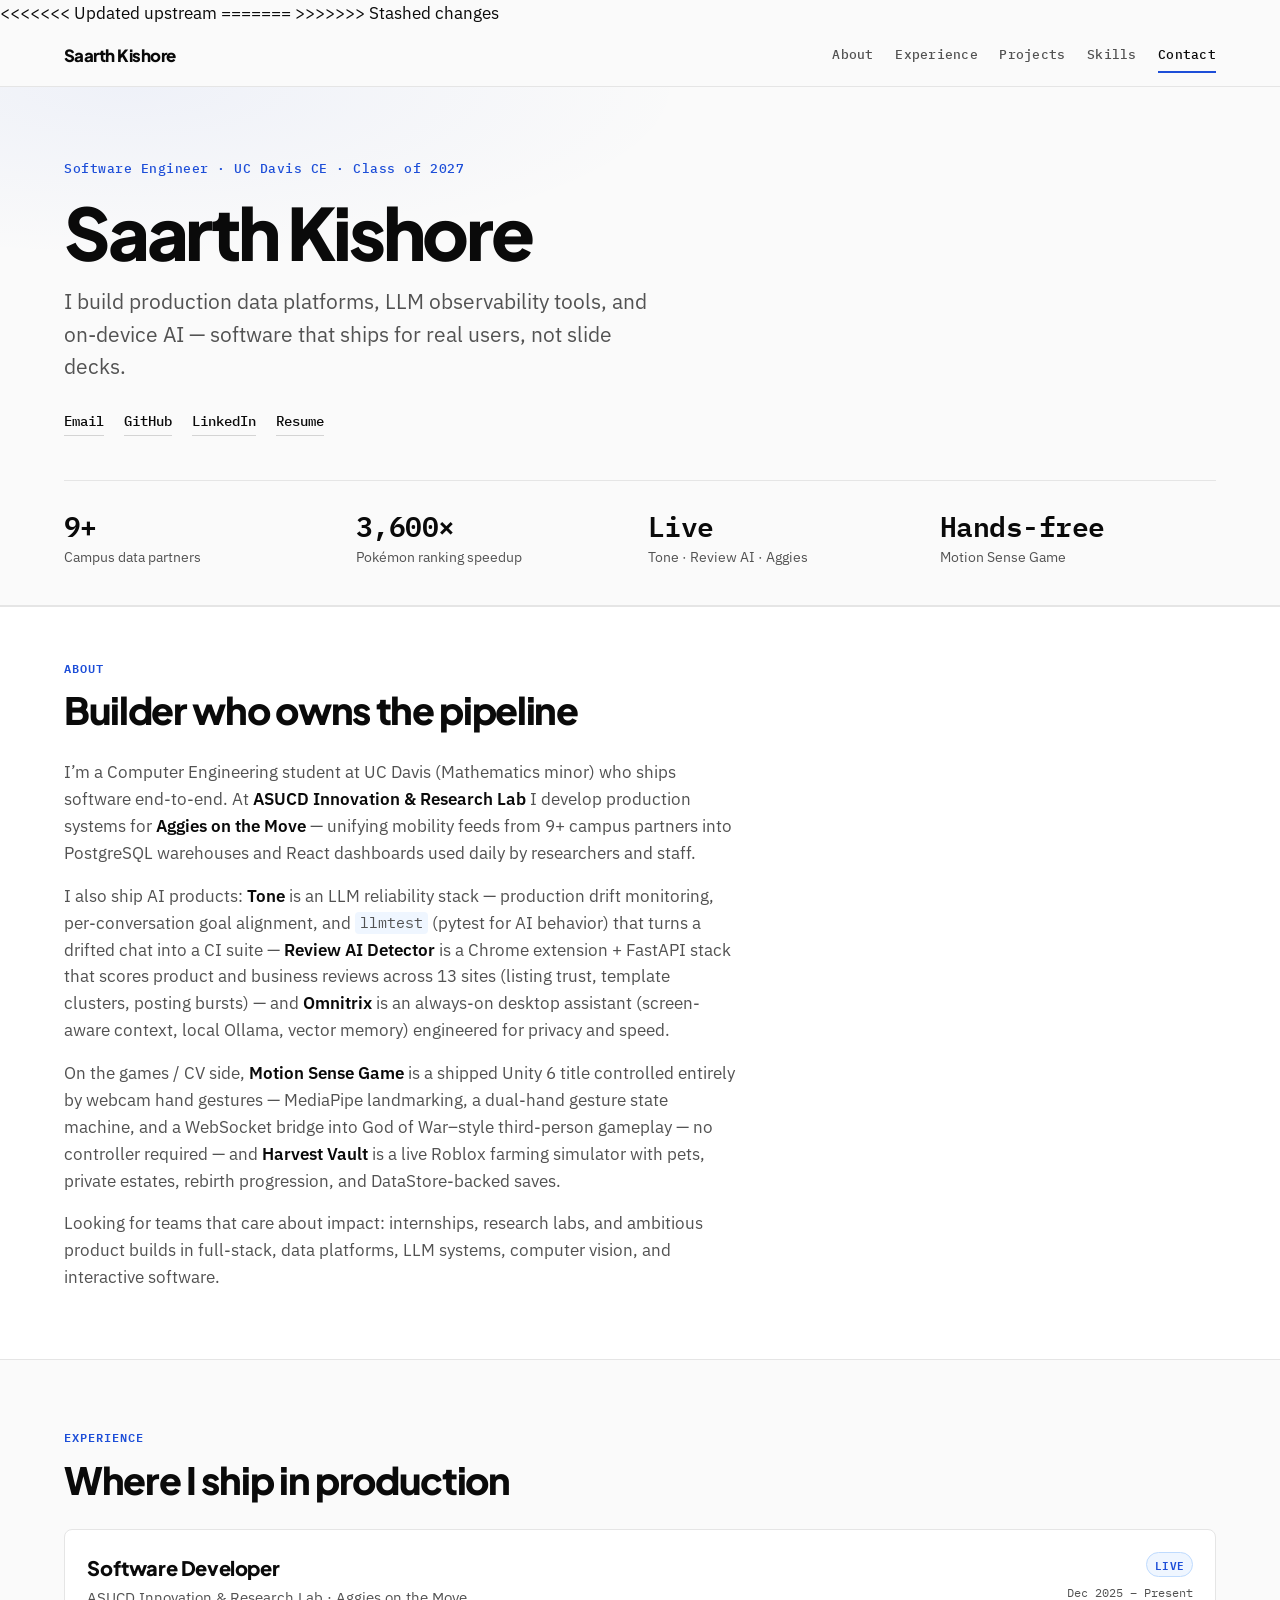
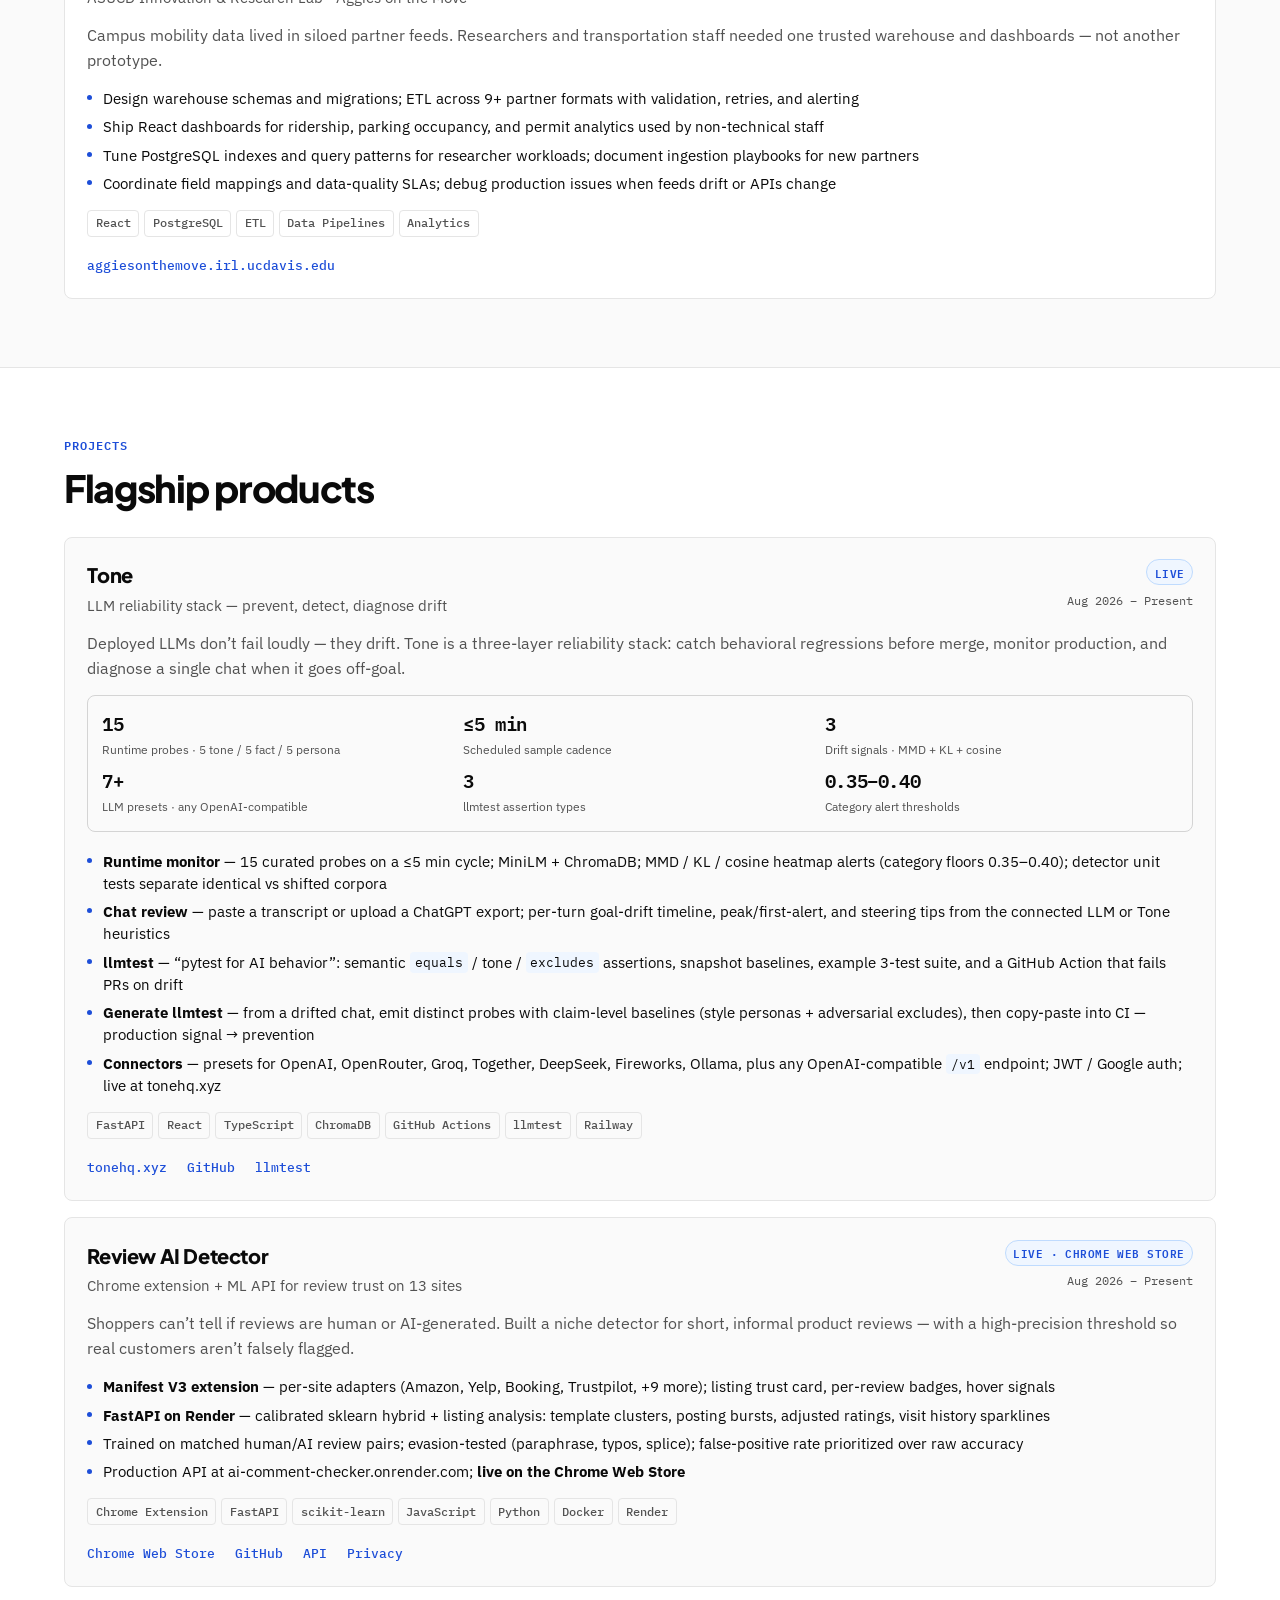
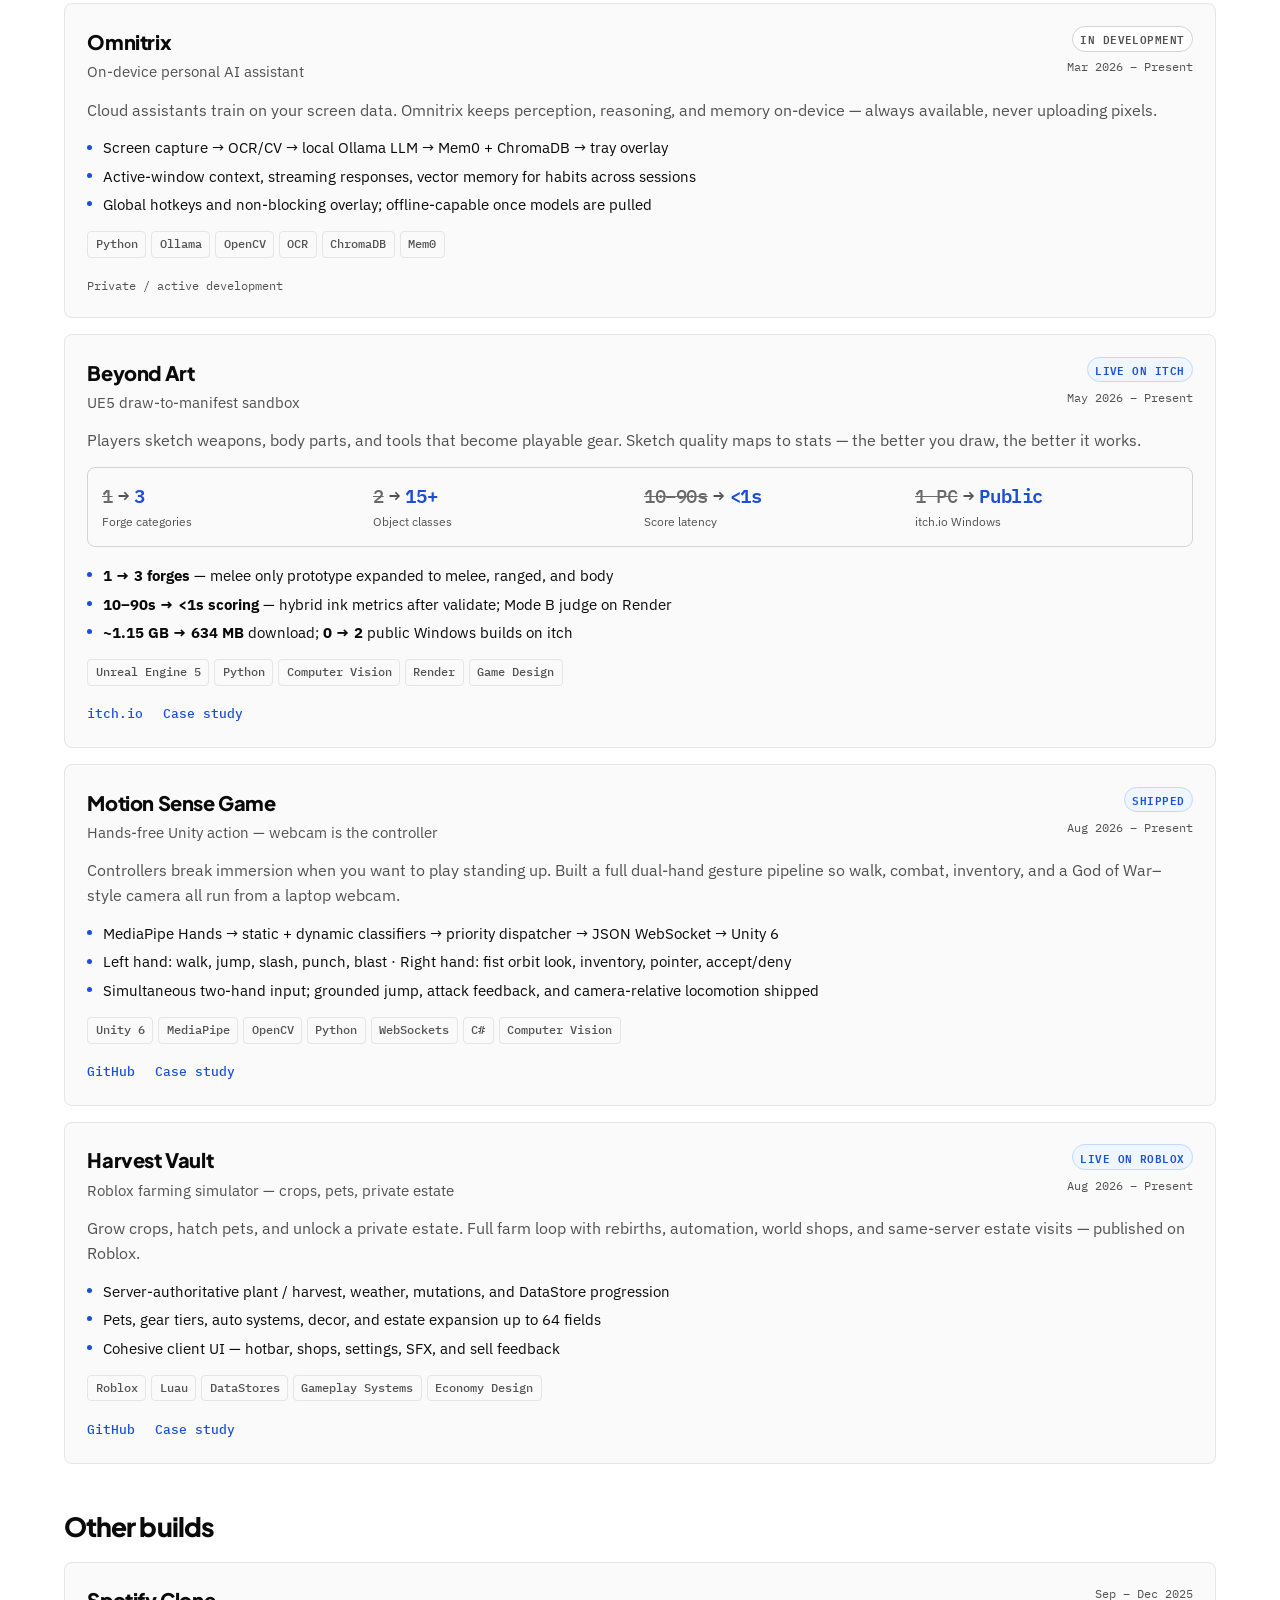
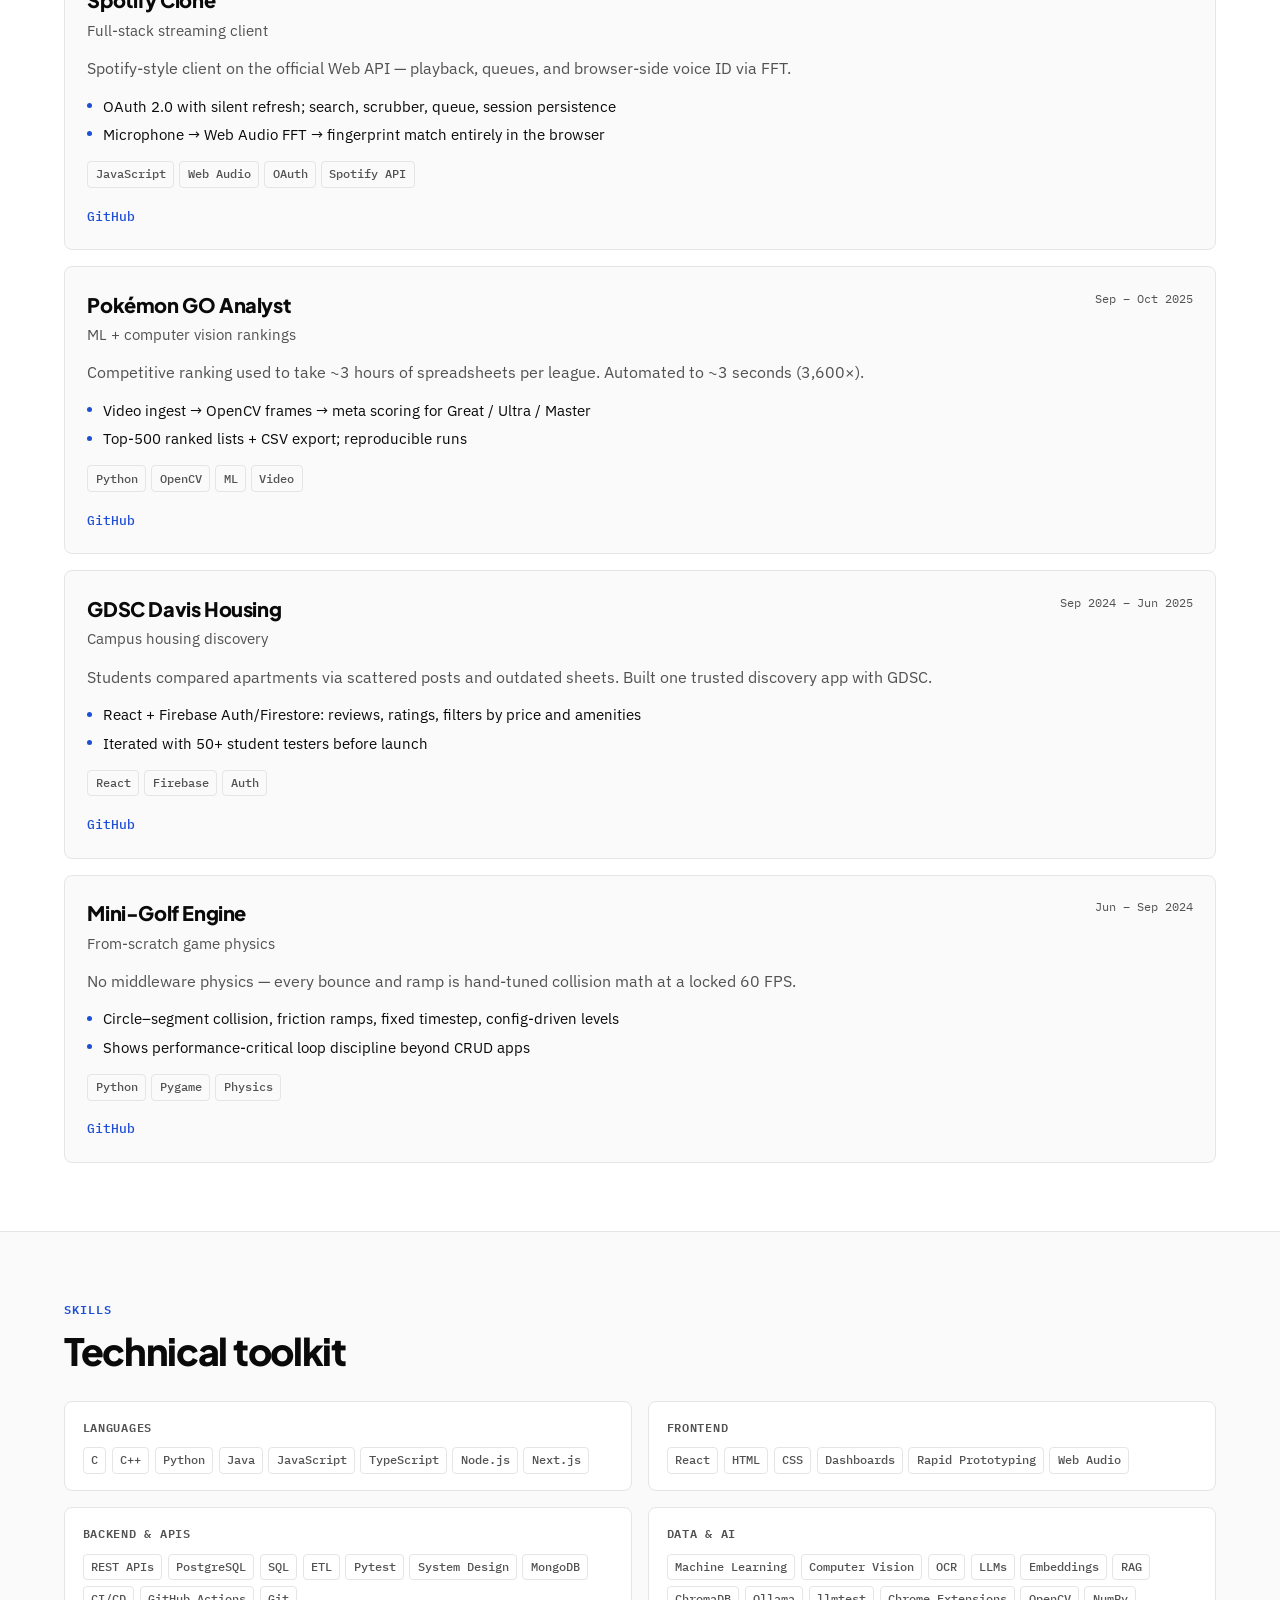
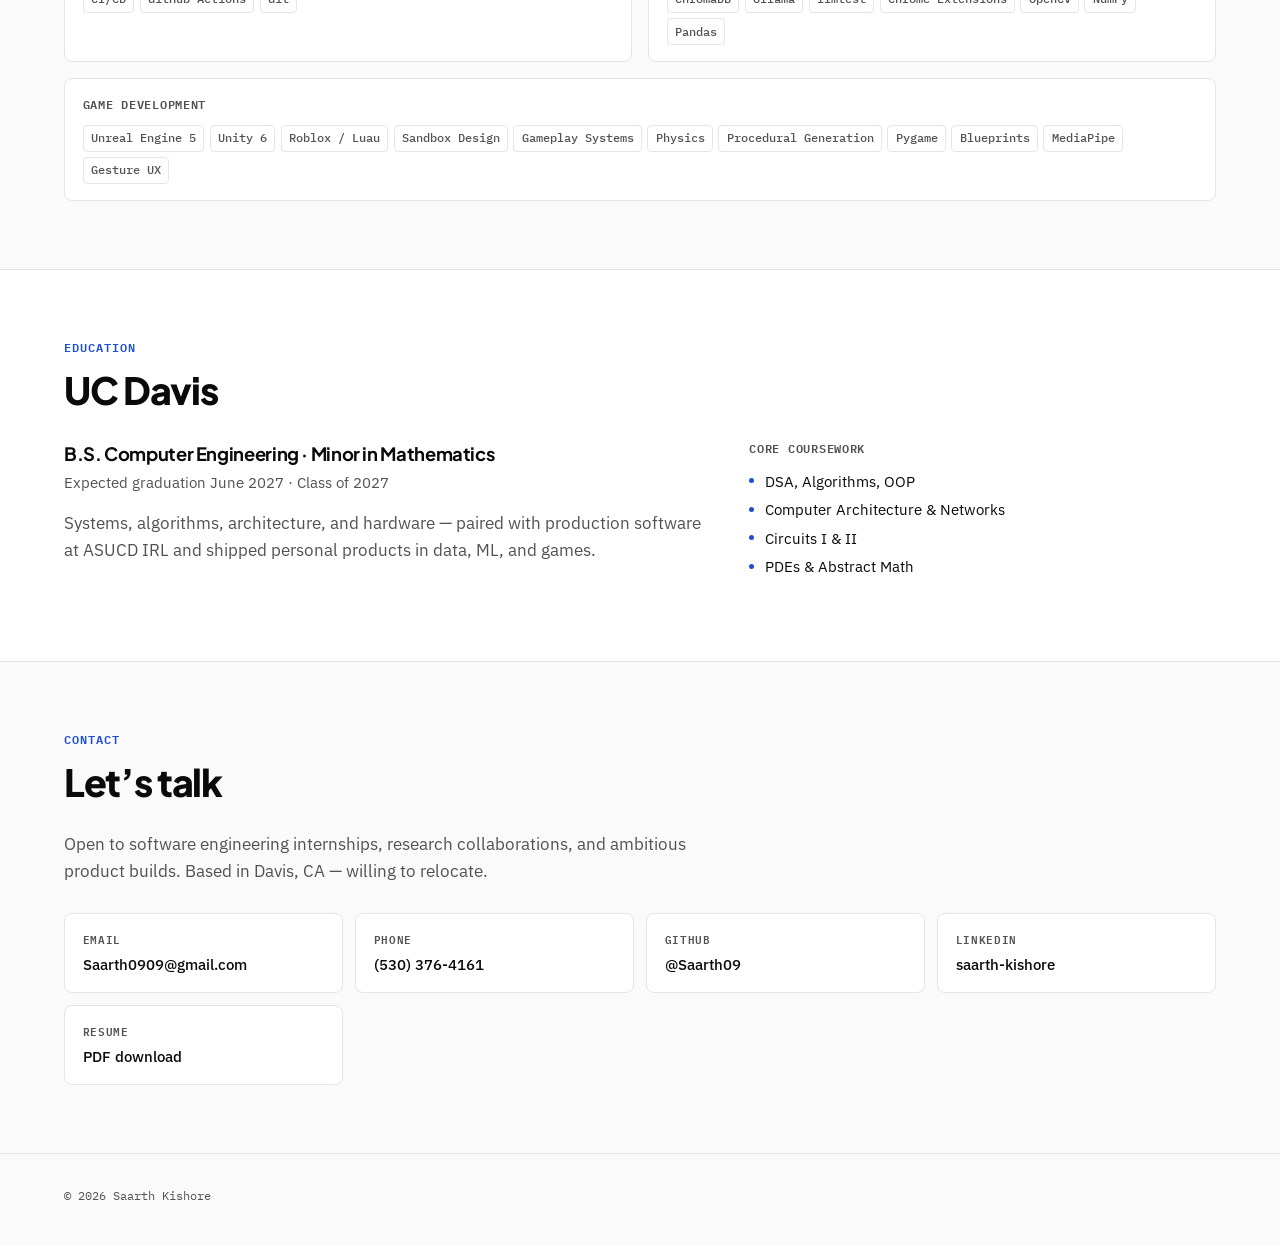
==== commit 62803405: "Add verified Tone metrics to the portfolio project card. Surface probe count, sample cadence, drift " ====
--- a/index.html
+++ b/index.html
@@ -8,7 +8,11 @@
   <link rel="preconnect" href="https://fonts.googleapis.com" />
   <link rel="preconnect" href="https://fonts.gstatic.com" crossorigin />
   <link href="https://fonts.googleapis.com/css2?family=IBM+Plex+Mono:wght@400;500;600&family=IBM+Plex+Sans:wght@400;500;600;700&family=Plus+Jakarta+Sans:wght@700;800&display=swap" rel="stylesheet" />
+<<<<<<< Updated upstream
+  <link rel="stylesheet" href="styles.css?v=24" />
+=======
   <link rel="stylesheet" href="styles.css?v=25" />
+>>>>>>> Stashed changes
   <link rel="icon" href="data:image/svg+xml,%3Csvg xmlns='http://www.w3.org/2000/svg' viewBox='0 0 100 100'%3E%3Ctext y='.9em' font-size='90'%3E%F0%9F%95%B7%EF%B8%8F%3C/text%3E%3C/svg%3E" />
 </head>
 <body>
@@ -160,12 +164,38 @@
               catch behavioral regressions before merge, monitor production, and diagnose a single chat
               when it goes off-goal.
             </p>
-            <ul class="card-bullets">
-              <li><strong>Runtime monitor</strong> — scheduled tone / fact / persona probes, MiniLM + ChromaDB, MMD / KL / cosine heatmap alerts, and background jobs so long sample runs don’t die on proxy timeouts</li>
+            <dl class="card-metrics card-metrics-prominent card-metrics-3" aria-label="Tone reliability metrics">
+              <div class="card-metric">
+                <dt>15</dt>
+                <dd>Runtime probes · 5 tone / 5 fact / 5 persona</dd>
+              </div>
+              <div class="card-metric">
+                <dt>≤5&nbsp;min</dt>
+                <dd>Scheduled sample cadence</dd>
+              </div>
+              <div class="card-metric">
+                <dt>3</dt>
+                <dd>Drift signals · MMD + KL + cosine</dd>
+              </div>
+              <div class="card-metric">
+                <dt>7+</dt>
+                <dd>LLM presets · any OpenAI-compatible</dd>
+              </div>
+              <div class="card-metric">
+                <dt>3</dt>
+                <dd>llmtest assertion types</dd>
+              </div>
+              <div class="card-metric">
+                <dt>0.35–0.40</dt>
+                <dd>Category alert thresholds</dd>
+              </div>
+            </dl>
+            <ul class="card-bullets">
+              <li><strong>Runtime monitor</strong> — 15 curated probes on a ≤5&nbsp;min cycle; MiniLM + ChromaDB; MMD / KL / cosine heatmap alerts (category floors 0.35–0.40); detector unit tests separate identical vs shifted corpora</li>
               <li><strong>Chat review</strong> — paste a transcript or upload a ChatGPT export; per-turn goal-drift timeline, peak/first-alert, and steering tips from the connected LLM or Tone heuristics</li>
-              <li><strong>llmtest</strong> — “pytest for AI behavior”: semantic <code>equals</code> / tone / <code>excludes</code> assertions, snapshot baselines, and a GitHub Action that fails PRs on drift</li>
-              <li><strong>Generate llmtest</strong> — from a drifted chat, emit distinct probes with real-reply baselines (style personas + adversarial excludes), then copy-paste into CI — production signal → prevention</li>
-              <li>FastAPI + React; JWT / Google auth; encrypted API keys; OpenAI-compatible connectors; live at tonehq.xyz / api.tonehq.xyz</li>
+              <li><strong>llmtest</strong> — “pytest for AI behavior”: semantic <code>equals</code> / tone / <code>excludes</code> assertions, snapshot baselines, example 3-test suite, and a GitHub Action that fails PRs on drift</li>
+              <li><strong>Generate llmtest</strong> — from a drifted chat, emit distinct probes with claim-level baselines (style personas + adversarial excludes), then copy-paste into CI — production signal → prevention</li>
+              <li><strong>Connectors</strong> — presets for OpenAI, OpenRouter, Groq, Together, DeepSeek, Fireworks, Ollama, plus any OpenAI-compatible <code>/v1</code> endpoint; JWT / Google auth; live at tonehq.xyz</li>
             </ul>
             <ul class="tags">
               <li>FastAPI</li><li>React</li><li>TypeScript</li><li>ChromaDB</li><li>GitHub Actions</li><li>llmtest</li><li>Railway</li>
--- a/styles.css
+++ b/styles.css
@@ -419,6 +419,10 @@
   border-color: var(--border-strong);
 }
 
+.card-metrics-3 {
+  grid-template-columns: repeat(3, minmax(0, 1fr));
+}
+
 .card-metric dt {
   font-family: var(--mono);
   font-size: 1.05rem;
@@ -1125,7 +1129,8 @@
   .case-grid-2,
   .impact-grid,
   .card-metrics,
-  .card-metrics-prominent {
+  .card-metrics-prominent,
+  .card-metrics-3 {
     grid-template-columns: 1fr 1fr;
   }
 
--- a/styles.css
+++ b/styles.css
@@ -419,6 +419,10 @@
   border-color: var(--border-strong);
 }
 
+.card-metrics-3 {
+  grid-template-columns: repeat(3, minmax(0, 1fr));
+}
+
 .card-metric dt {
   font-family: var(--mono);
   font-size: 1.05rem;
@@ -1125,7 +1129,8 @@
   .case-grid-2,
   .impact-grid,
   .card-metrics,
-  .card-metrics-prominent {
+  .card-metrics-prominent,
+  .card-metrics-3 {
     grid-template-columns: 1fr 1fr;
   }
 
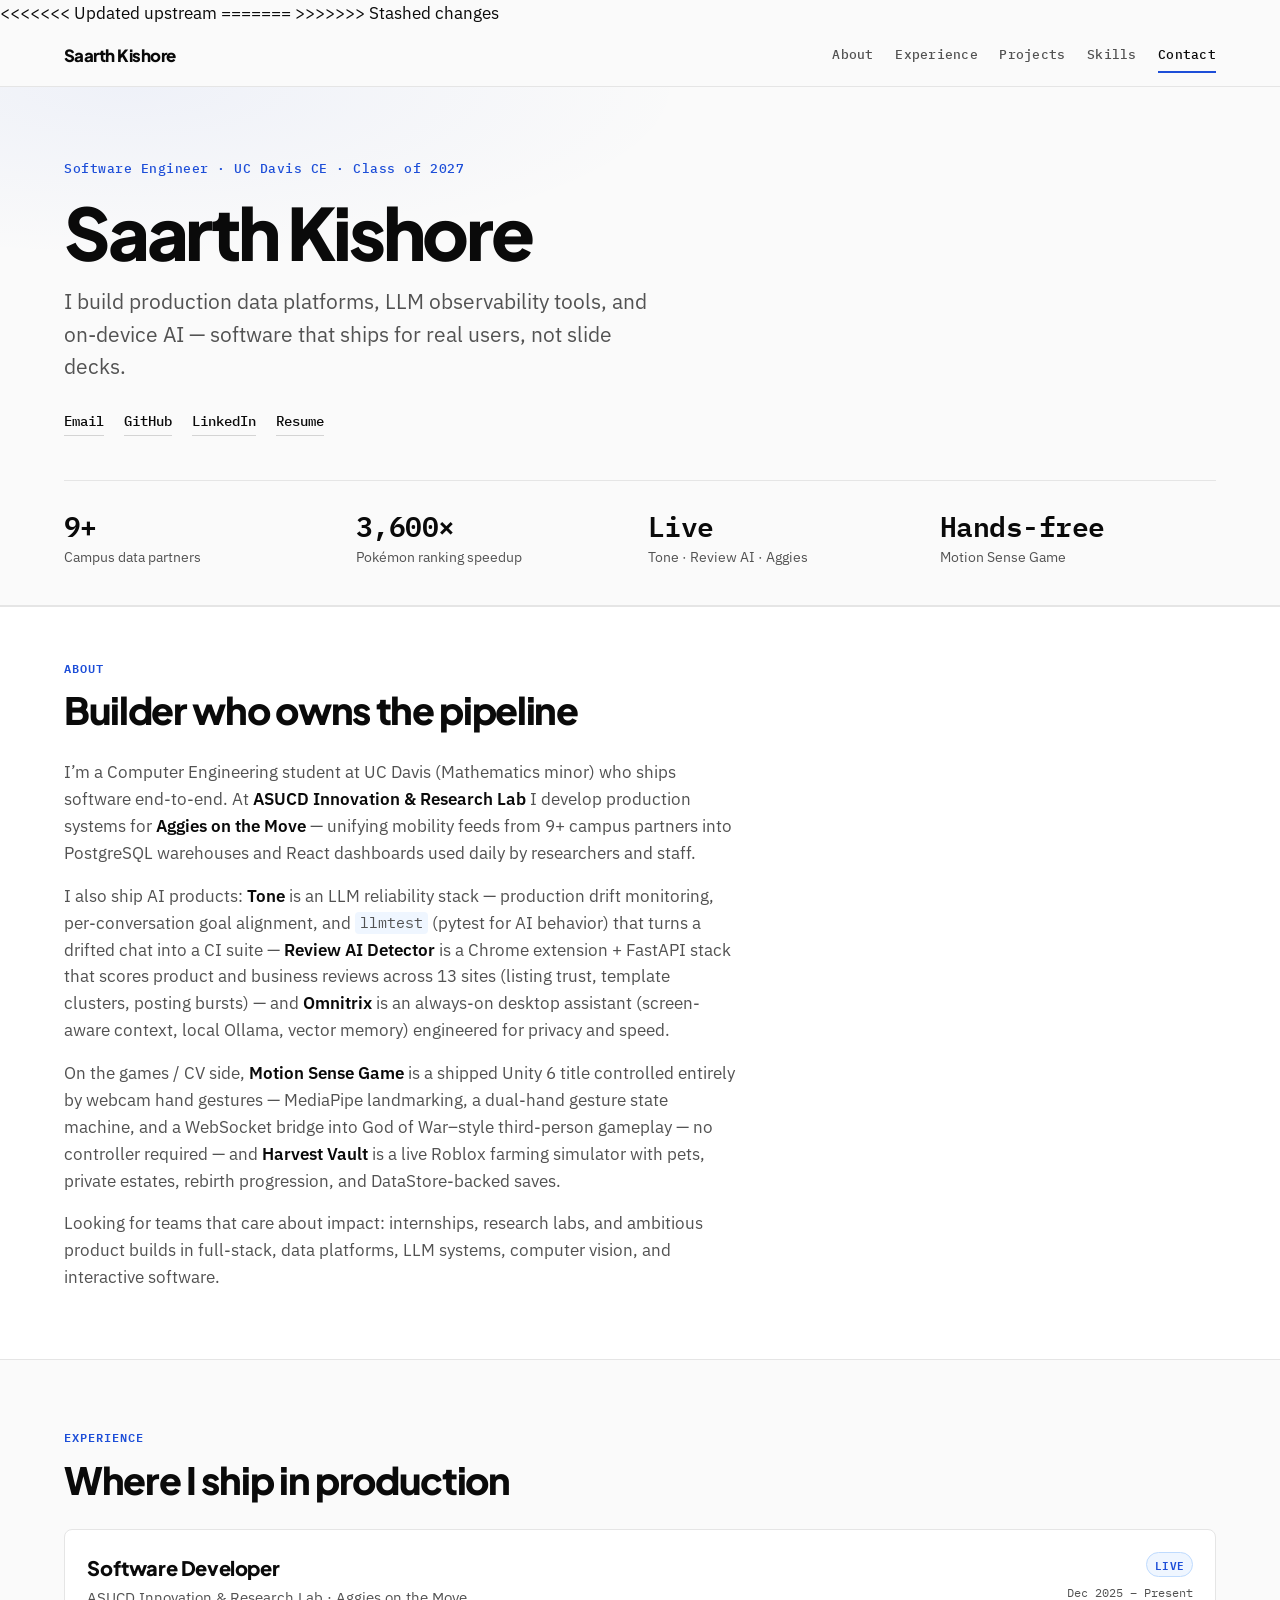
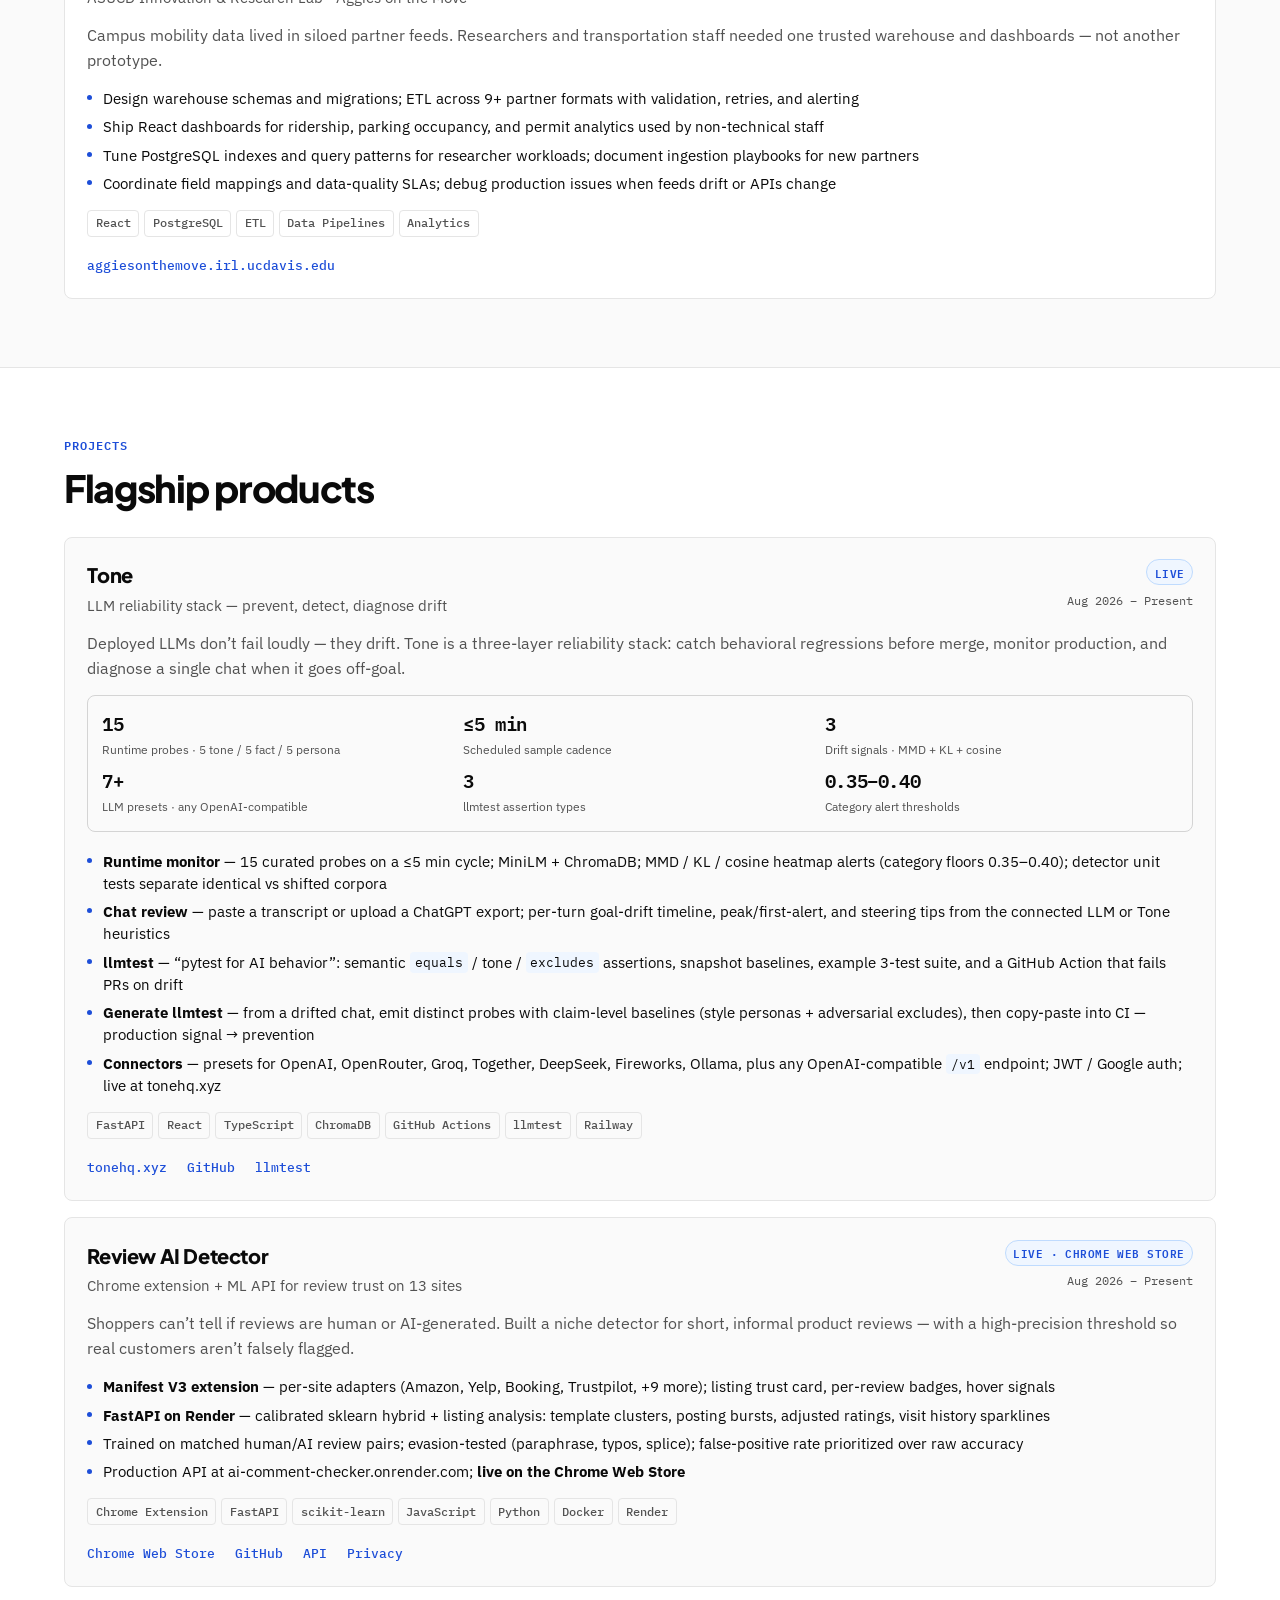
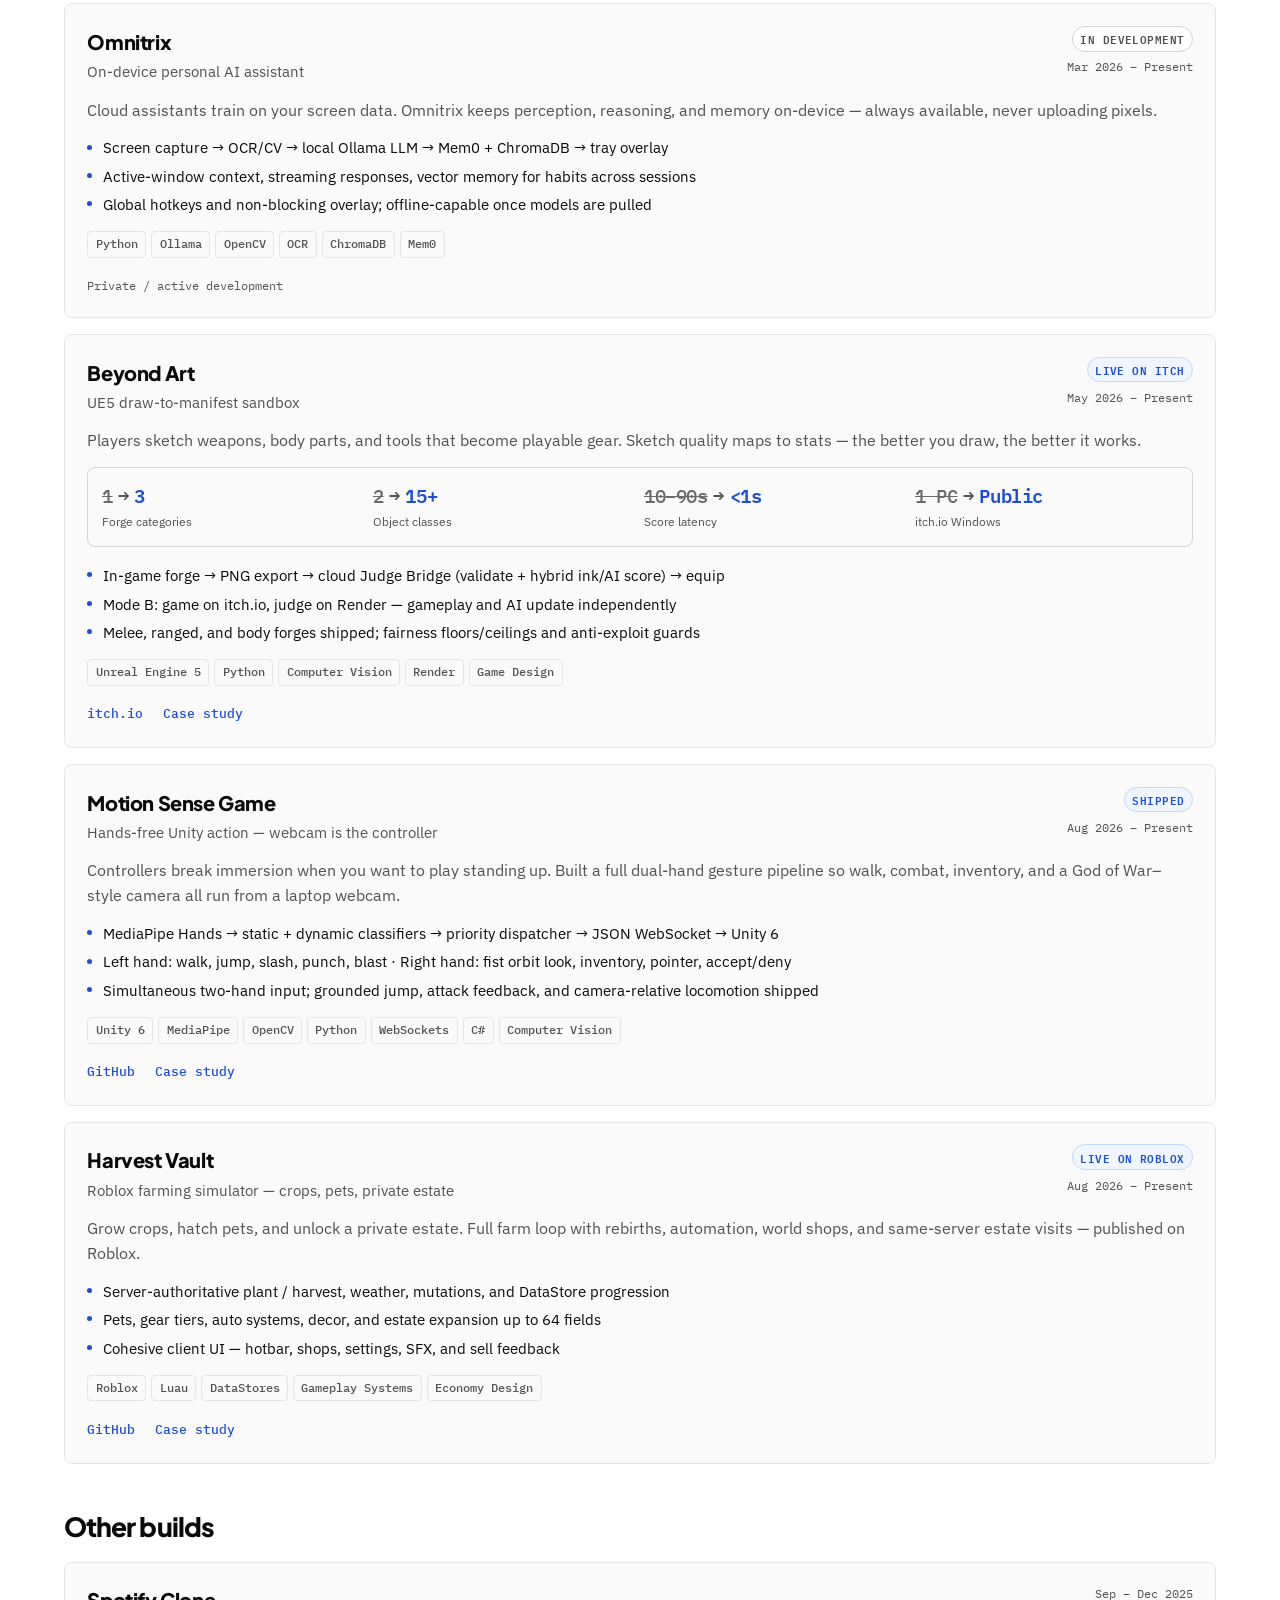
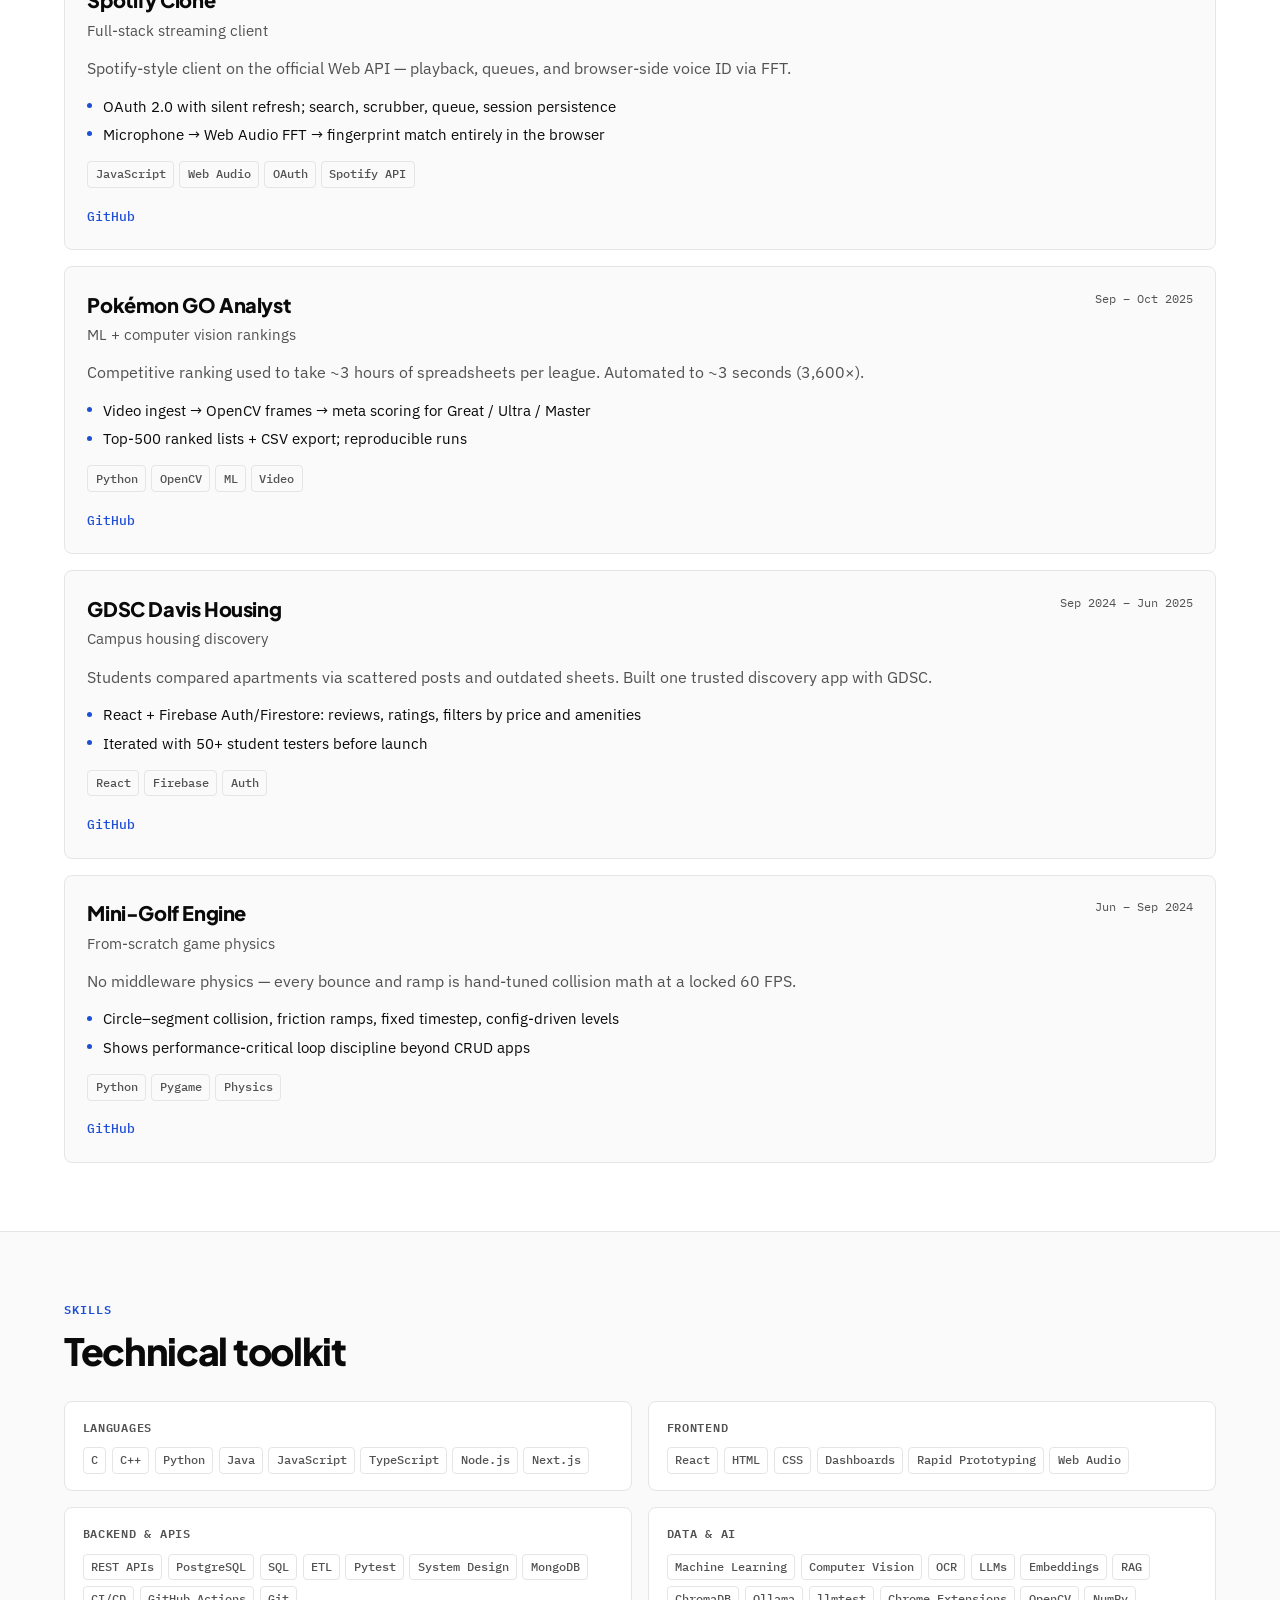
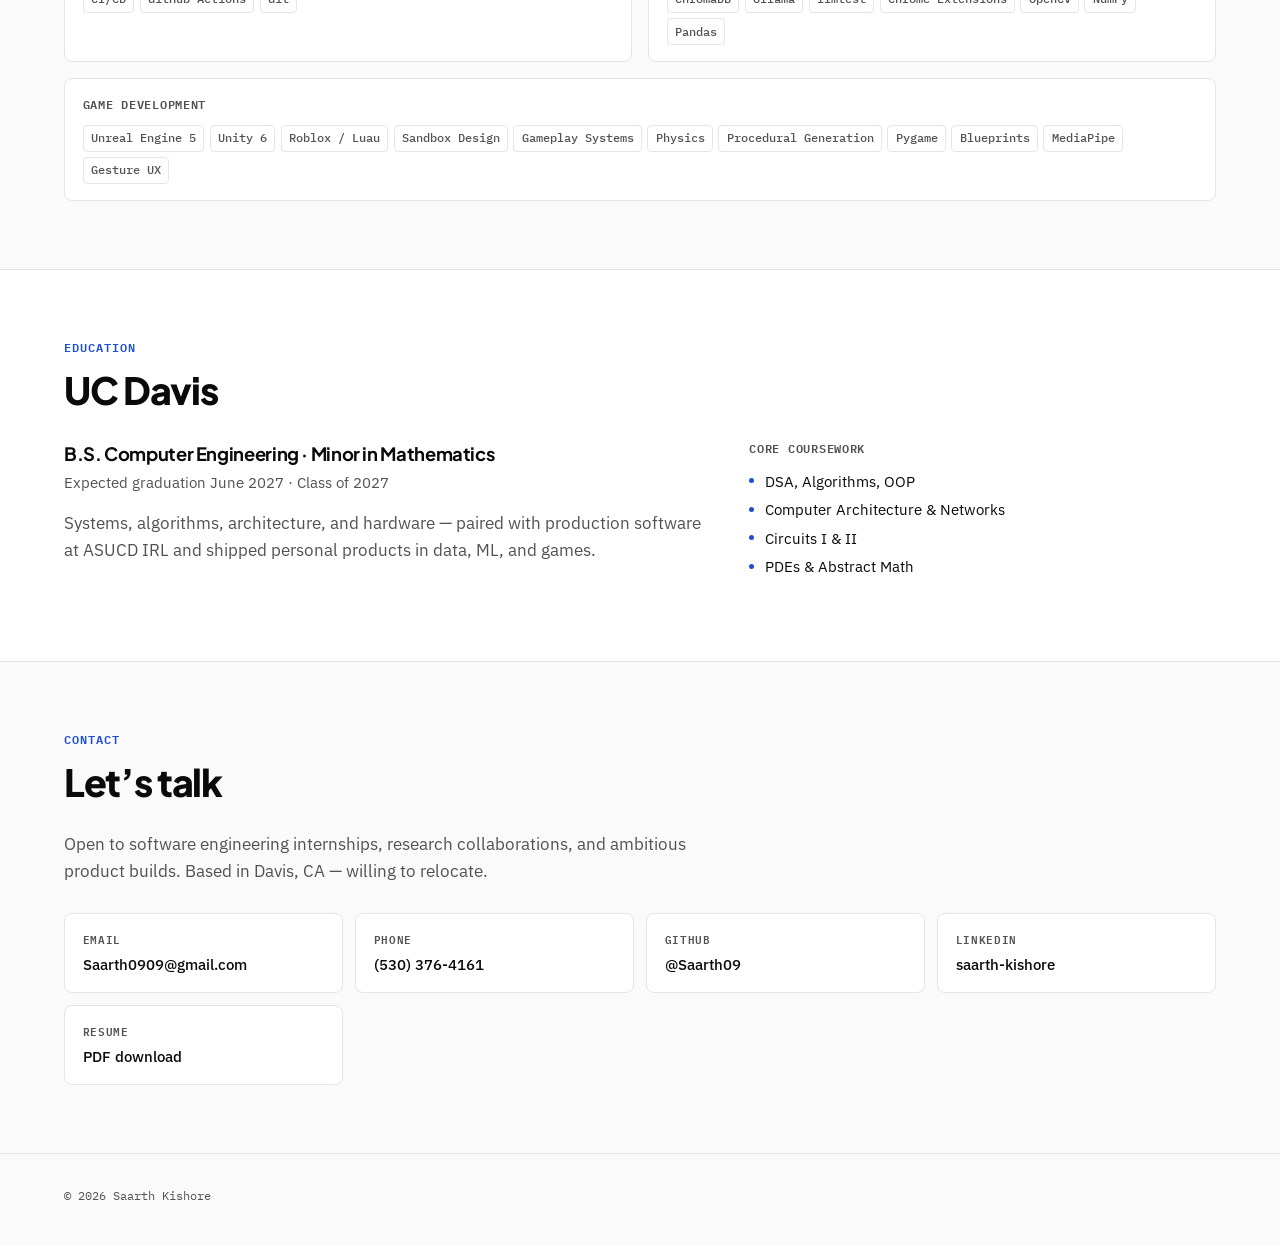
==== commit 5461cb44: "Keep Beyond Art product bullets alongside impact metrics. - Restore forge/Mode B/balance pointers; l" ====
--- a/index.html
+++ b/index.html
@@ -302,9 +302,9 @@
               </div>
             </dl>
             <ul class="card-bullets">
-              <li><strong>1 → 3 forges</strong> — melee only prototype expanded to melee, ranged, and body</li>
-              <li><strong>10–90s → &lt;1s scoring</strong> — hybrid ink metrics after validate; Mode B judge on Render</li>
-              <li><strong>~1.15&nbsp;GB → 634&nbsp;MB</strong> download; <strong>0 → 2</strong> public Windows builds on itch</li>
+              <li>In-game forge → PNG export → cloud Judge Bridge (validate + hybrid ink/AI score) → equip</li>
+              <li>Mode B: game on itch.io, judge on Render — gameplay and AI update independently</li>
+              <li>Melee, ranged, and body forges shipped; fairness floors/ceilings and anti-exploit guards</li>
             </ul>
             <ul class="tags">
               <li>Unreal Engine 5</li><li>Python</li><li>Computer Vision</li><li>Render</li><li>Game Design</li>
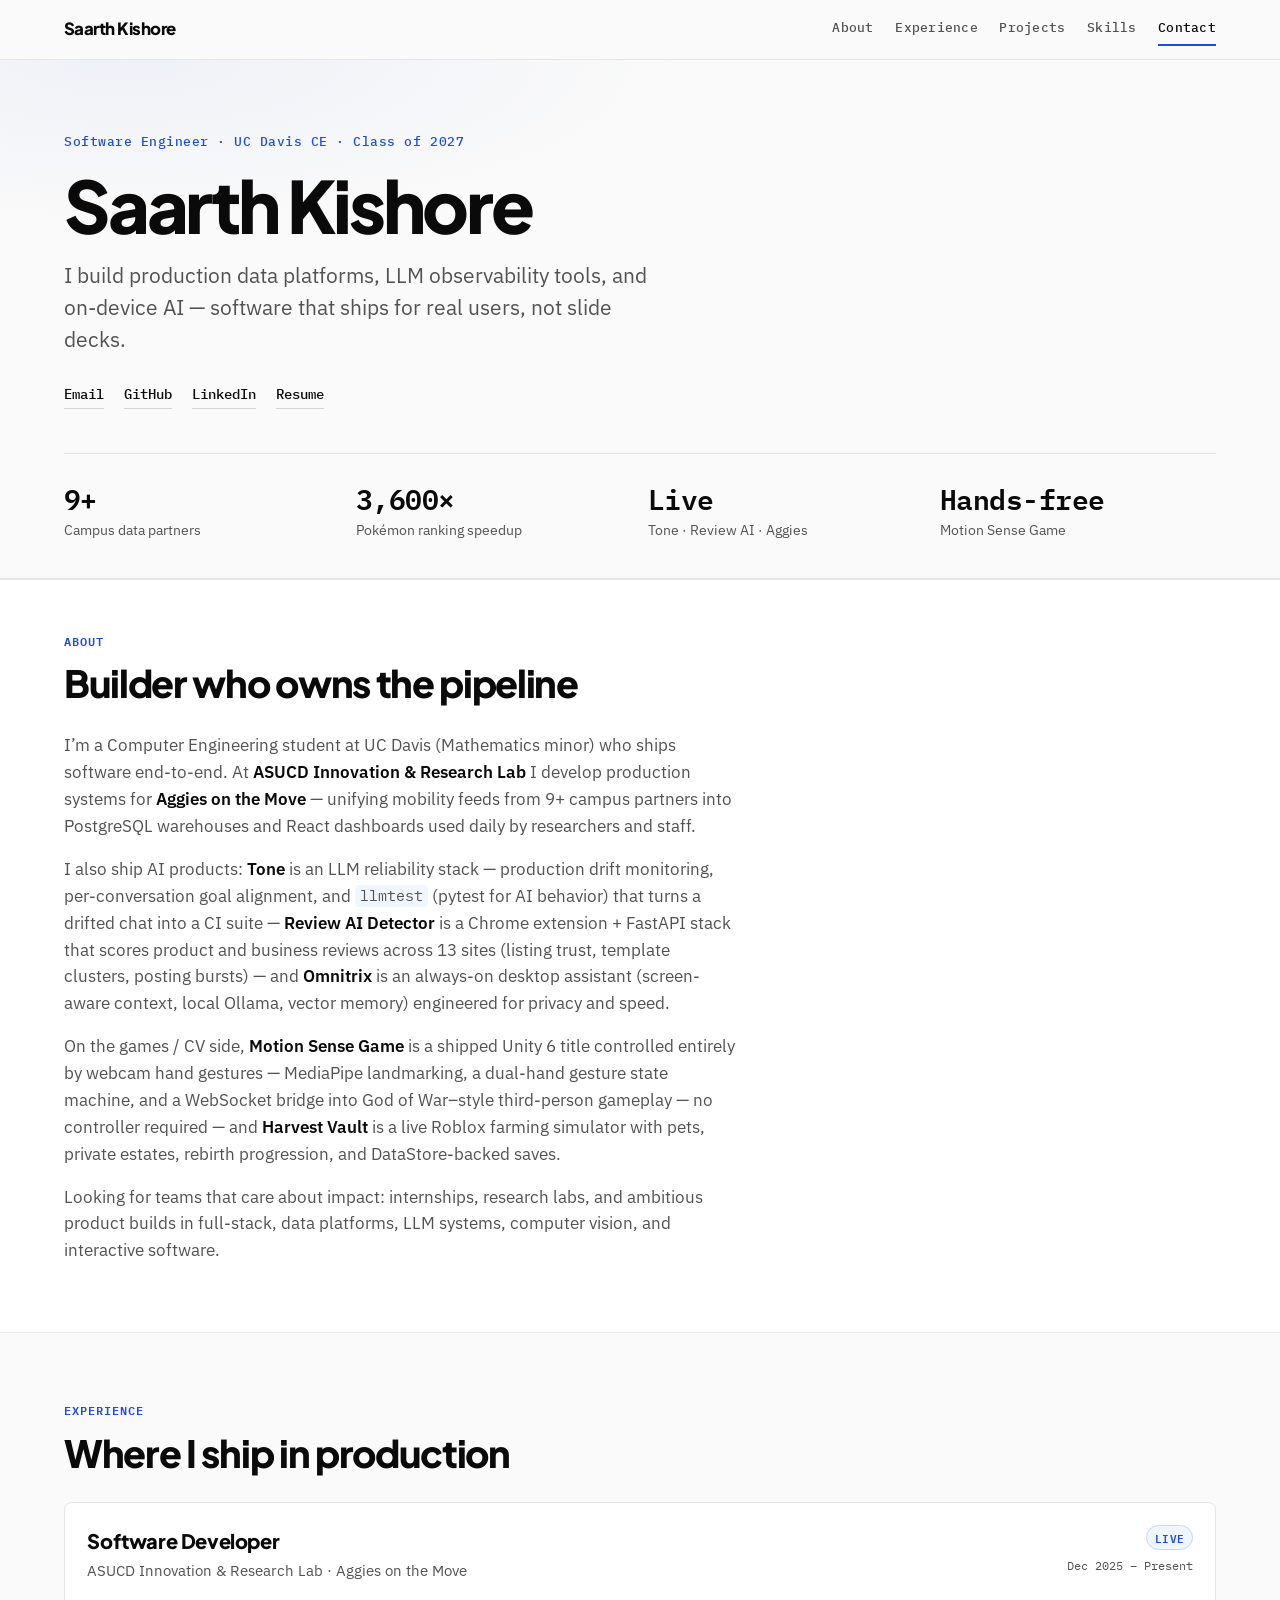
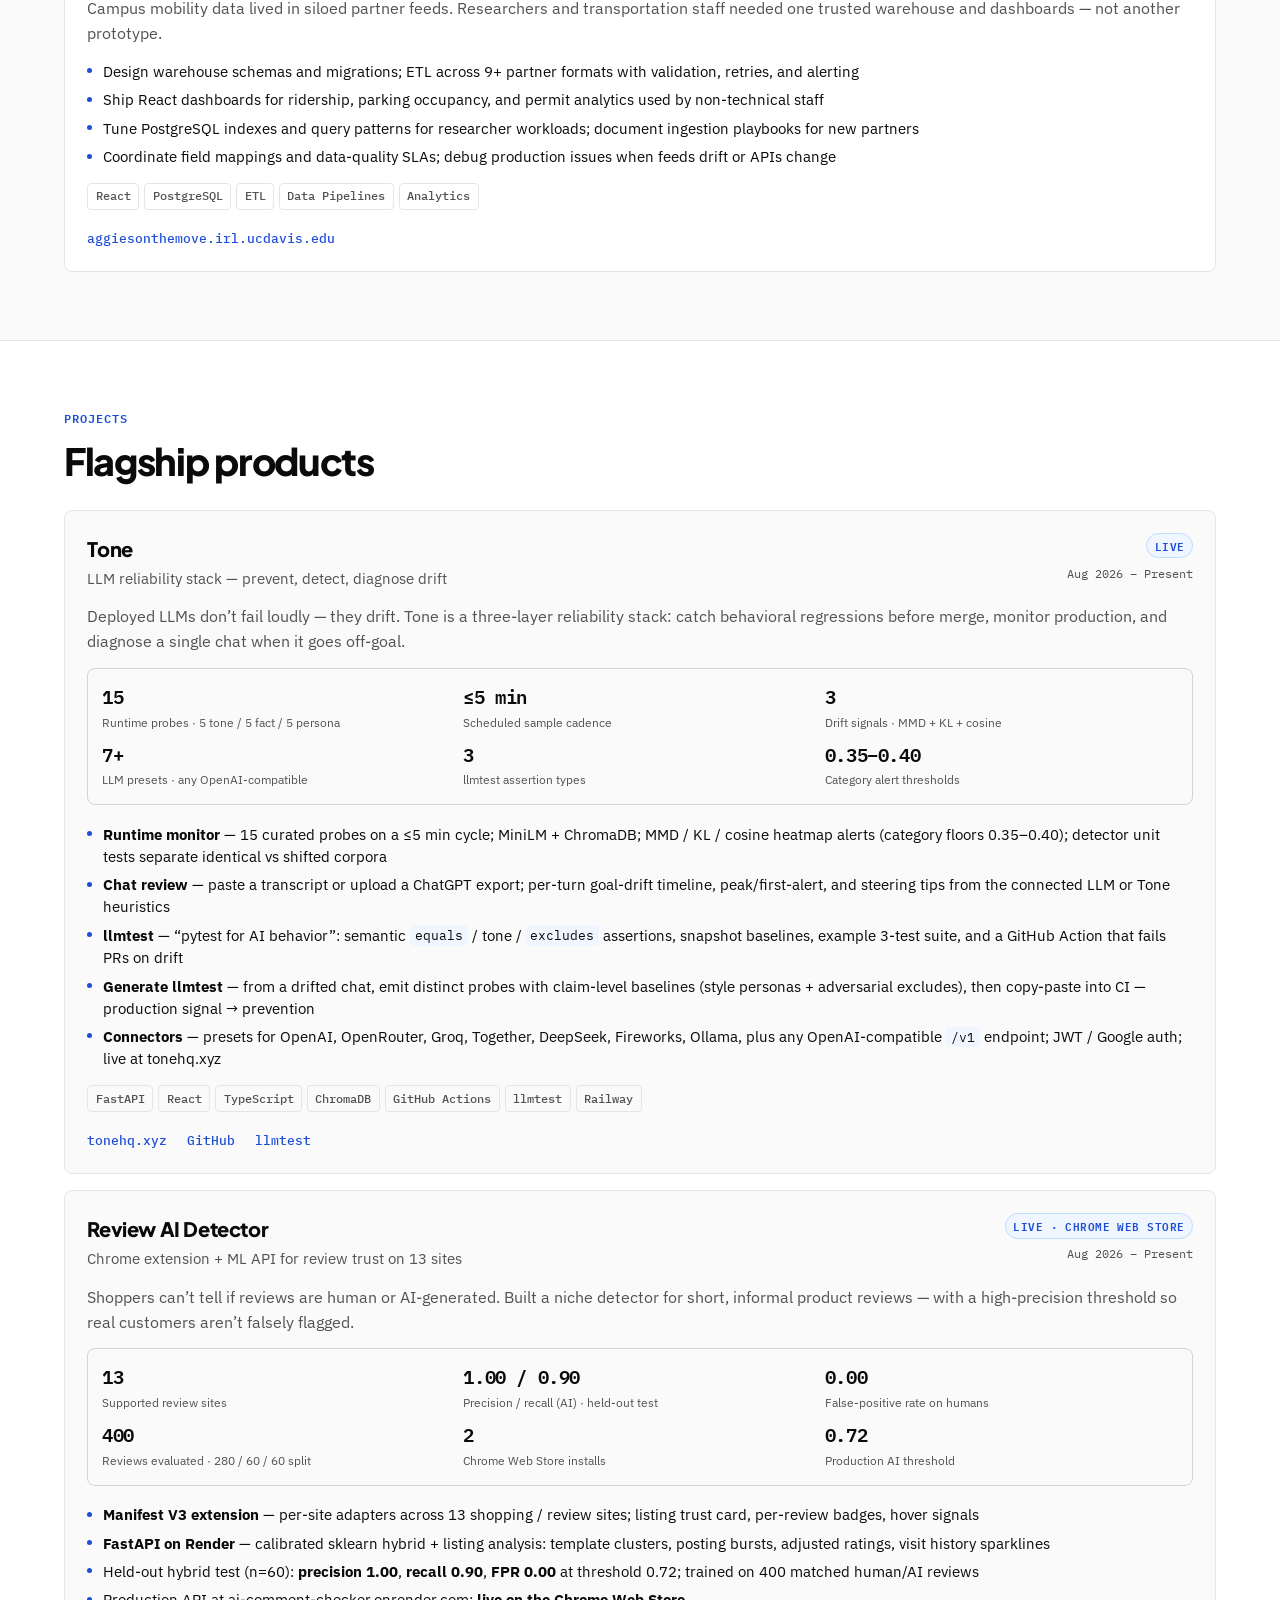
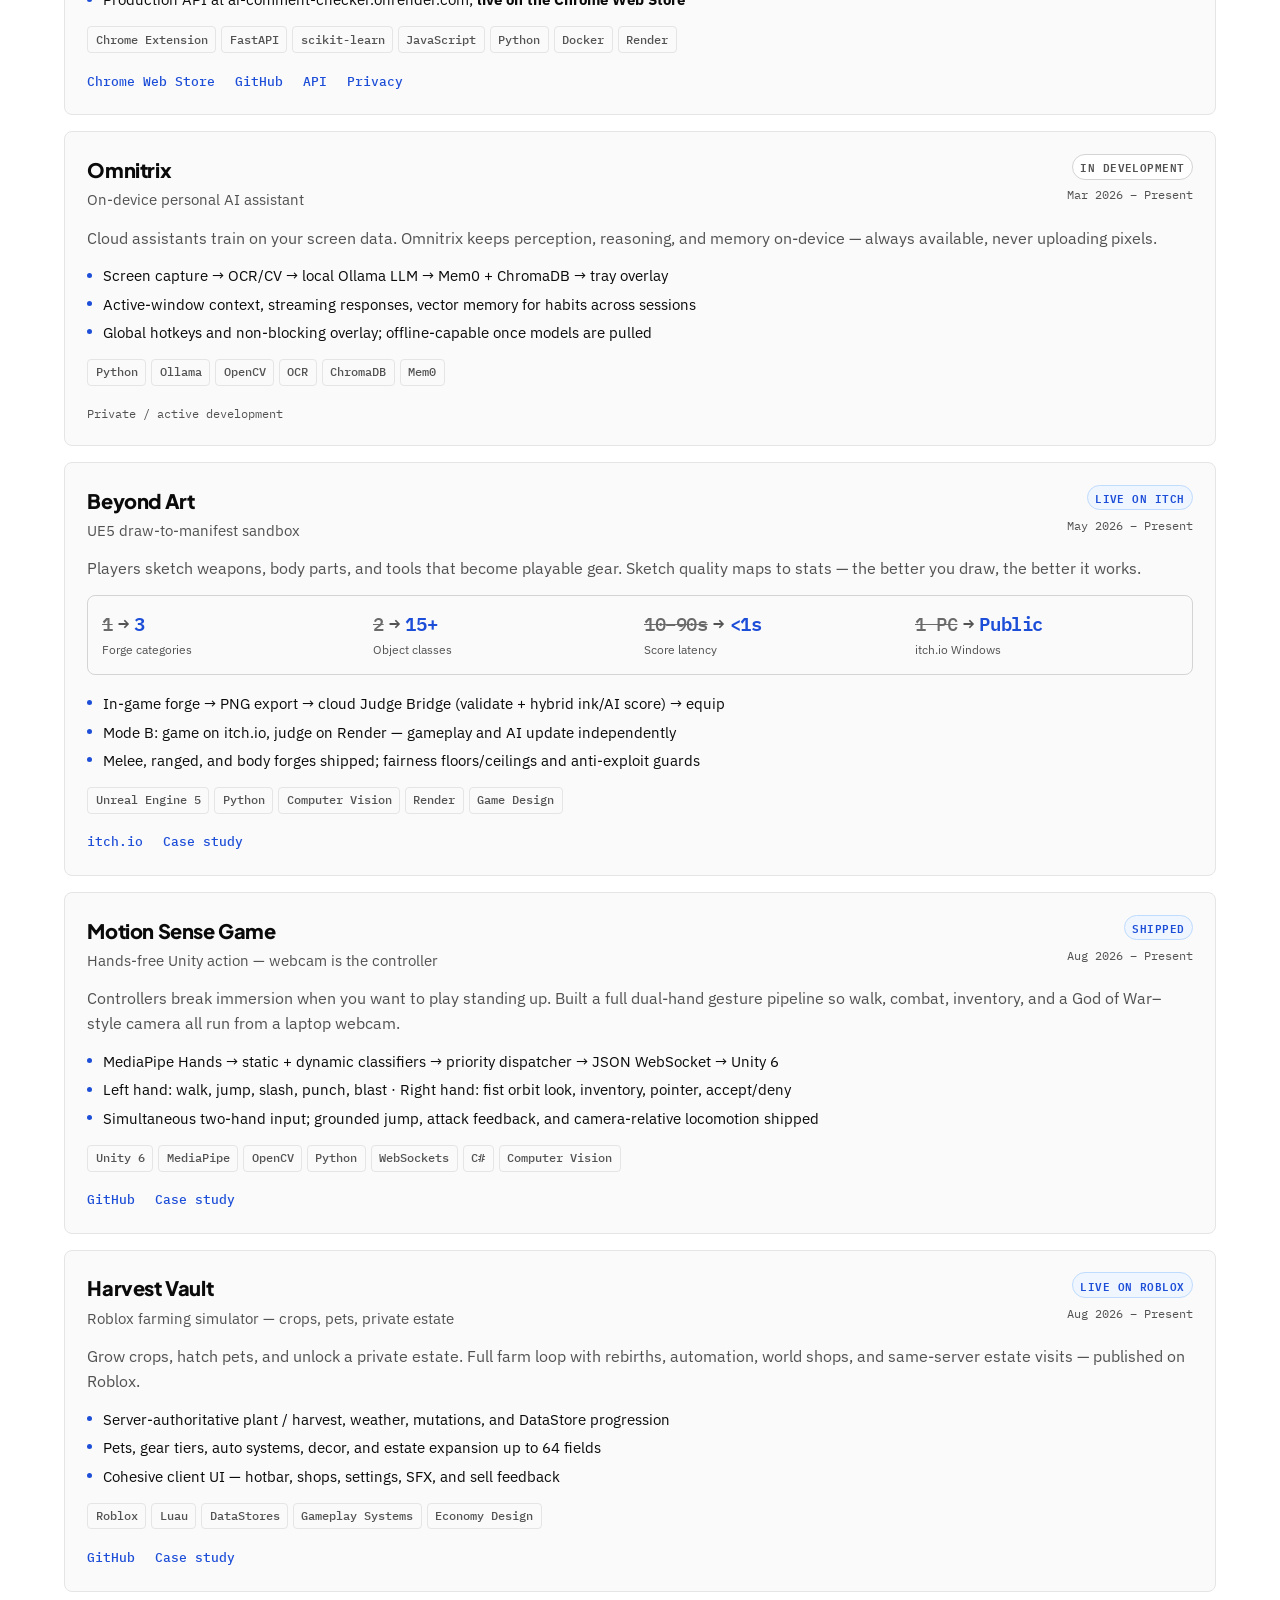
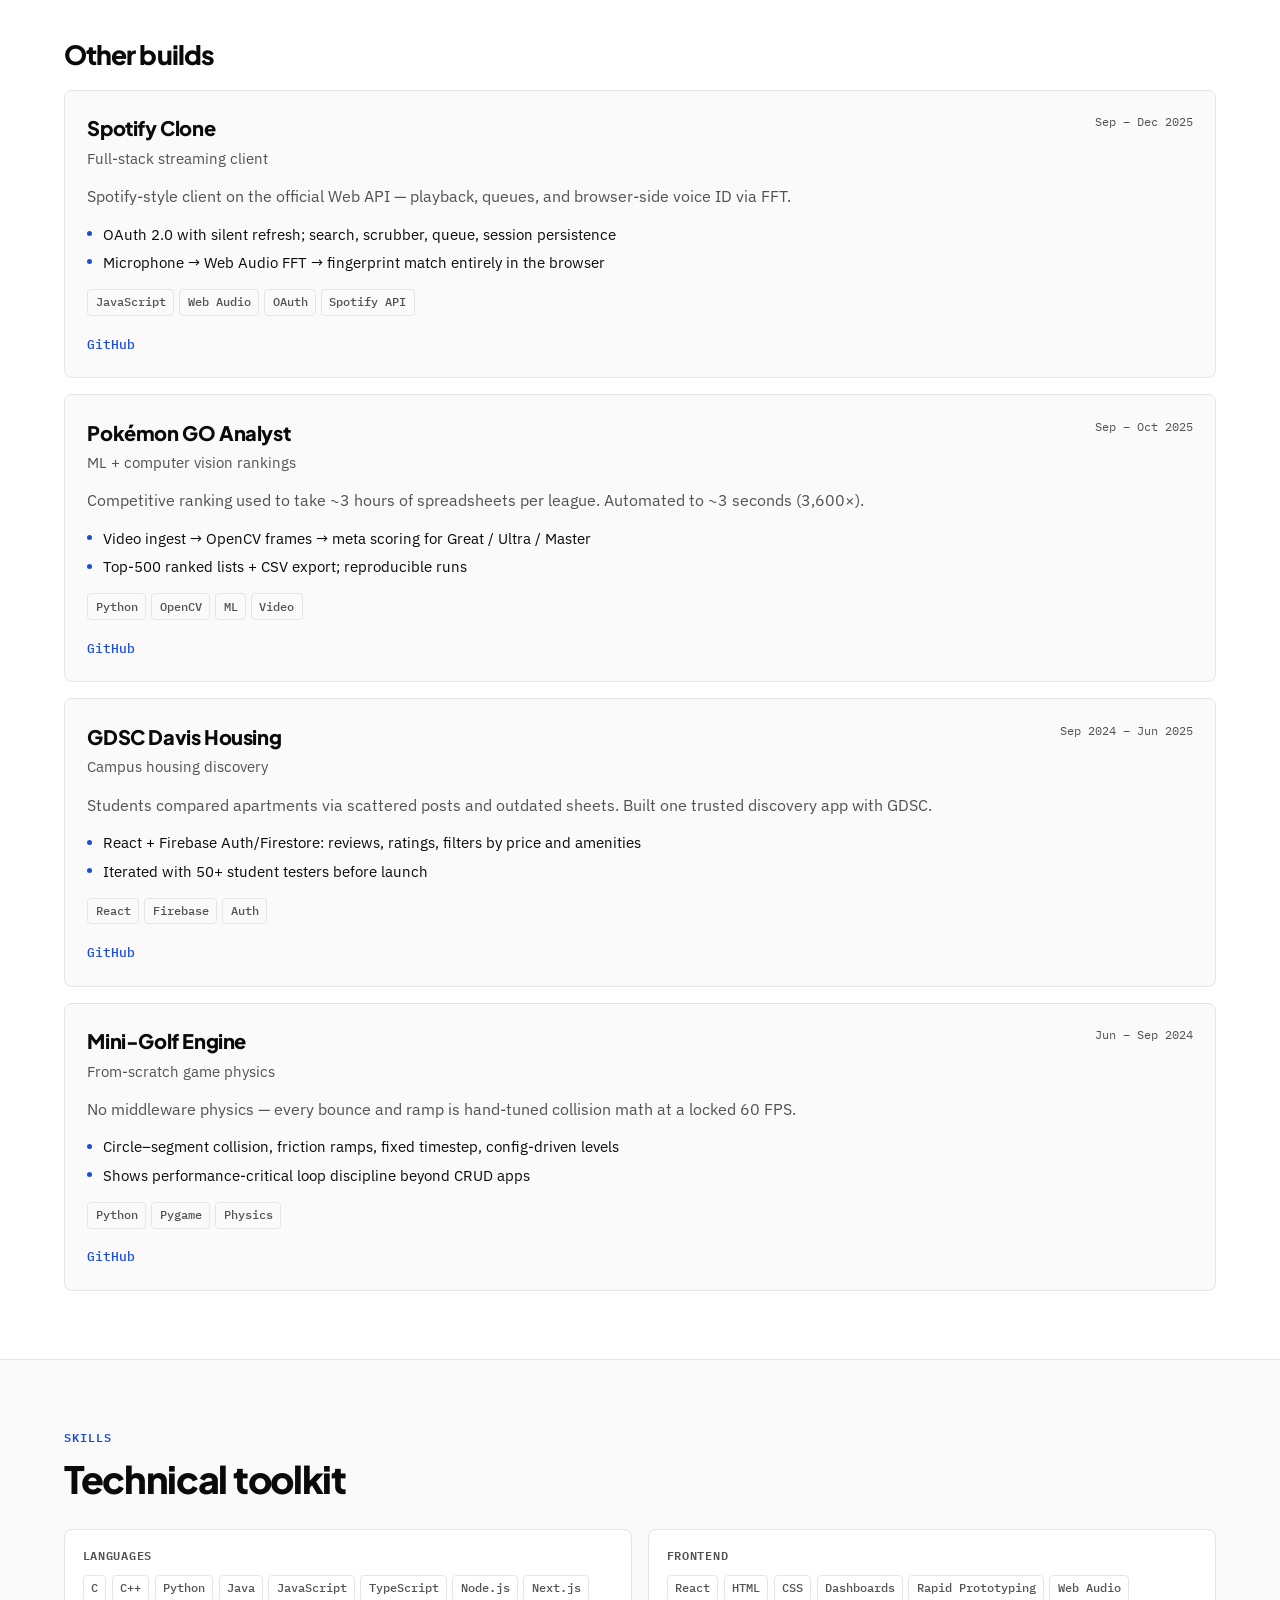
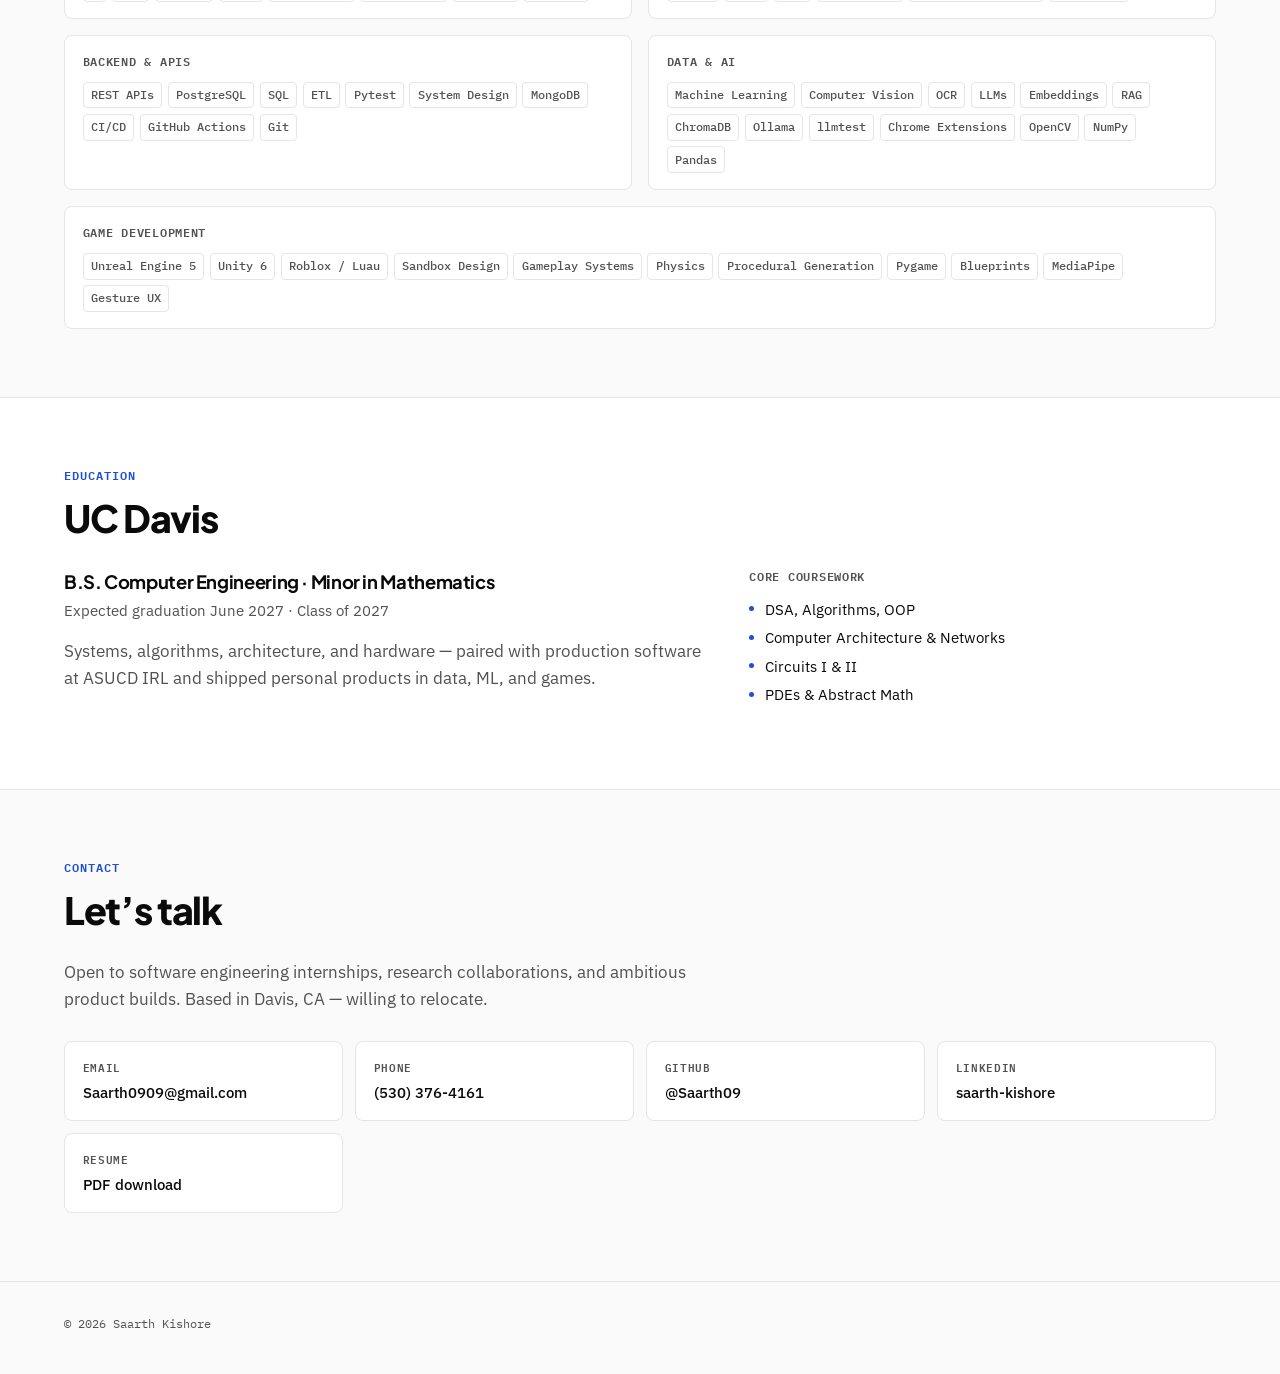
==== commit 94d4ecf6: "Add Review AI Detector metrics to the portfolio card. Surface site count, held-out precision/recall/" ====
--- a/index.html
+++ b/index.html
@@ -8,11 +8,7 @@
   <link rel="preconnect" href="https://fonts.googleapis.com" />
   <link rel="preconnect" href="https://fonts.gstatic.com" crossorigin />
   <link href="https://fonts.googleapis.com/css2?family=IBM+Plex+Mono:wght@400;500;600&family=IBM+Plex+Sans:wght@400;500;600;700&family=Plus+Jakarta+Sans:wght@700;800&display=swap" rel="stylesheet" />
-<<<<<<< Updated upstream
-  <link rel="stylesheet" href="styles.css?v=24" />
-=======
-  <link rel="stylesheet" href="styles.css?v=25" />
->>>>>>> Stashed changes
+  <link rel="stylesheet" href="styles.css?v=26" />
   <link rel="icon" href="data:image/svg+xml,%3Csvg xmlns='http://www.w3.org/2000/svg' viewBox='0 0 100 100'%3E%3Ctext y='.9em' font-size='90'%3E%F0%9F%95%B7%EF%B8%8F%3C/text%3E%3C/svg%3E" />
 </head>
 <body>
@@ -223,10 +219,36 @@
               short, informal product reviews — with a high-precision threshold so real customers
               aren’t falsely flagged.
             </p>
-            <ul class="card-bullets">
-              <li><strong>Manifest V3 extension</strong> — per-site adapters (Amazon, Yelp, Booking, Trustpilot, +9 more); listing trust card, per-review badges, hover signals</li>
+            <dl class="card-metrics card-metrics-prominent card-metrics-3" aria-label="Review AI Detector metrics">
+              <div class="card-metric">
+                <dt>13</dt>
+                <dd>Supported review sites</dd>
+              </div>
+              <div class="card-metric">
+                <dt>1.00 / 0.90</dt>
+                <dd>Precision / recall (AI) · held-out test</dd>
+              </div>
+              <div class="card-metric">
+                <dt>0.00</dt>
+                <dd>False-positive rate on humans</dd>
+              </div>
+              <div class="card-metric">
+                <dt>400</dt>
+                <dd>Reviews evaluated · 280 / 60 / 60 split</dd>
+              </div>
+              <div class="card-metric">
+                <dt>2</dt>
+                <dd>Chrome Web Store installs</dd>
+              </div>
+              <div class="card-metric">
+                <dt>0.72</dt>
+                <dd>Production AI threshold</dd>
+              </div>
+            </dl>
+            <ul class="card-bullets">
+              <li><strong>Manifest V3 extension</strong> — per-site adapters across 13 shopping / review sites; listing trust card, per-review badges, hover signals</li>
               <li><strong>FastAPI on Render</strong> — calibrated sklearn hybrid + listing analysis: template clusters, posting bursts, adjusted ratings, visit history sparklines</li>
-              <li>Trained on matched human/AI review pairs; evasion-tested (paraphrase, typos, splice); false-positive rate prioritized over raw accuracy</li>
+              <li>Held-out hybrid test (n=60): <strong>precision 1.00</strong>, <strong>recall 0.90</strong>, <strong>FPR 0.00</strong> at threshold 0.72; trained on 400 matched human/AI reviews</li>
               <li>Production API at ai-comment-checker.onrender.com; <strong>live on the Chrome Web Store</strong></li>
             </ul>
             <ul class="tags">
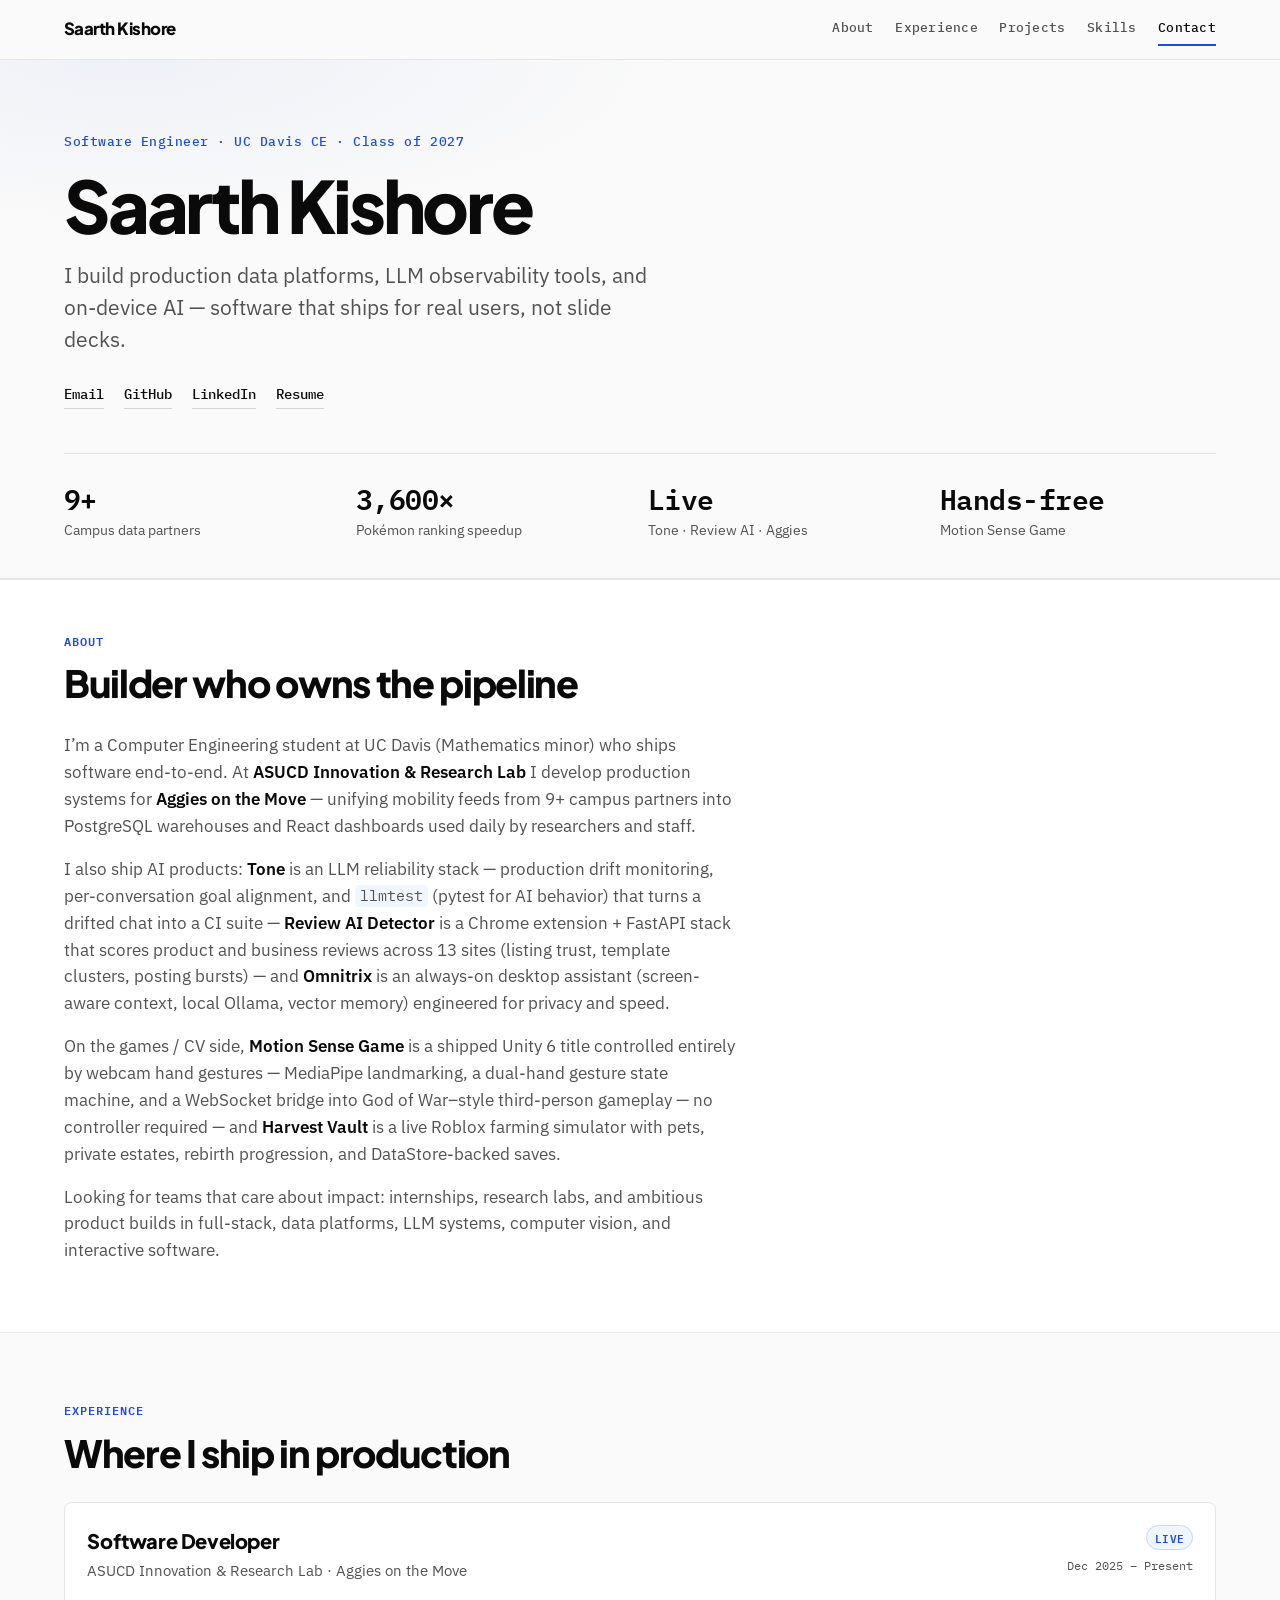
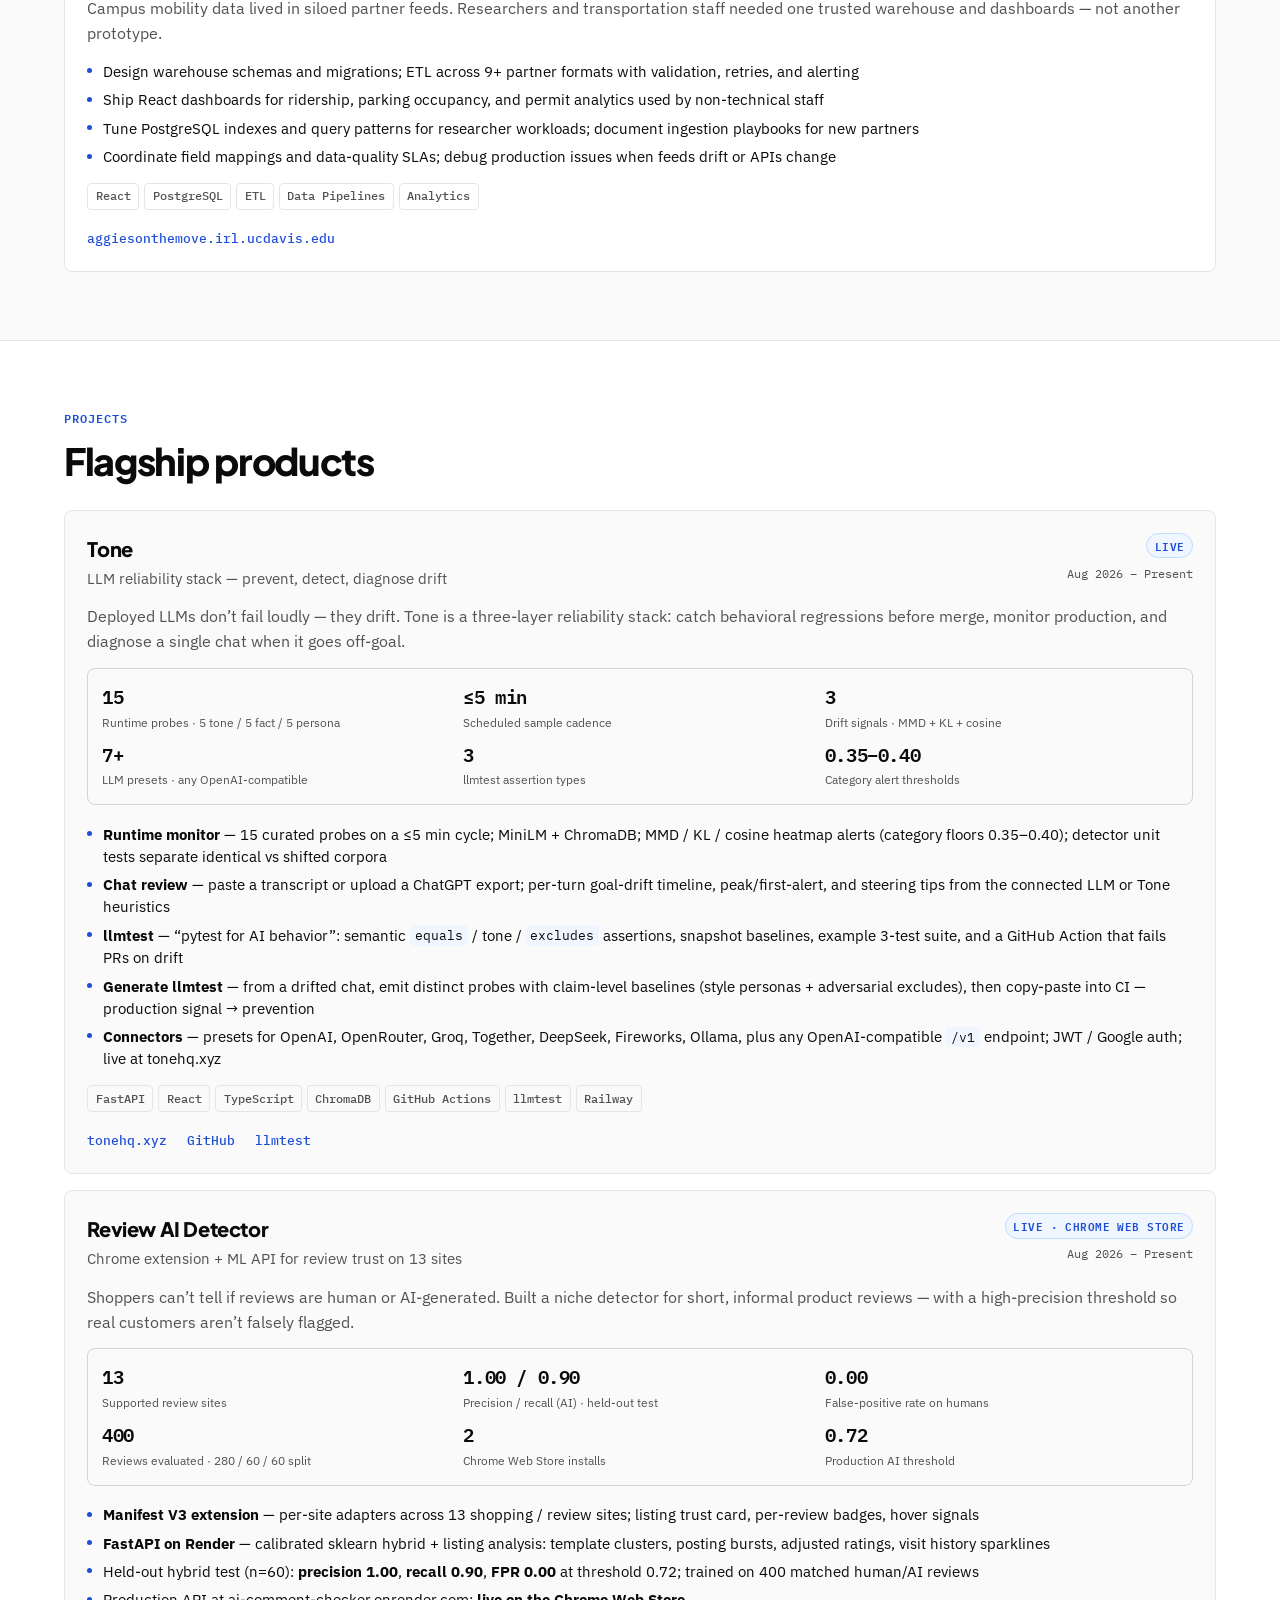
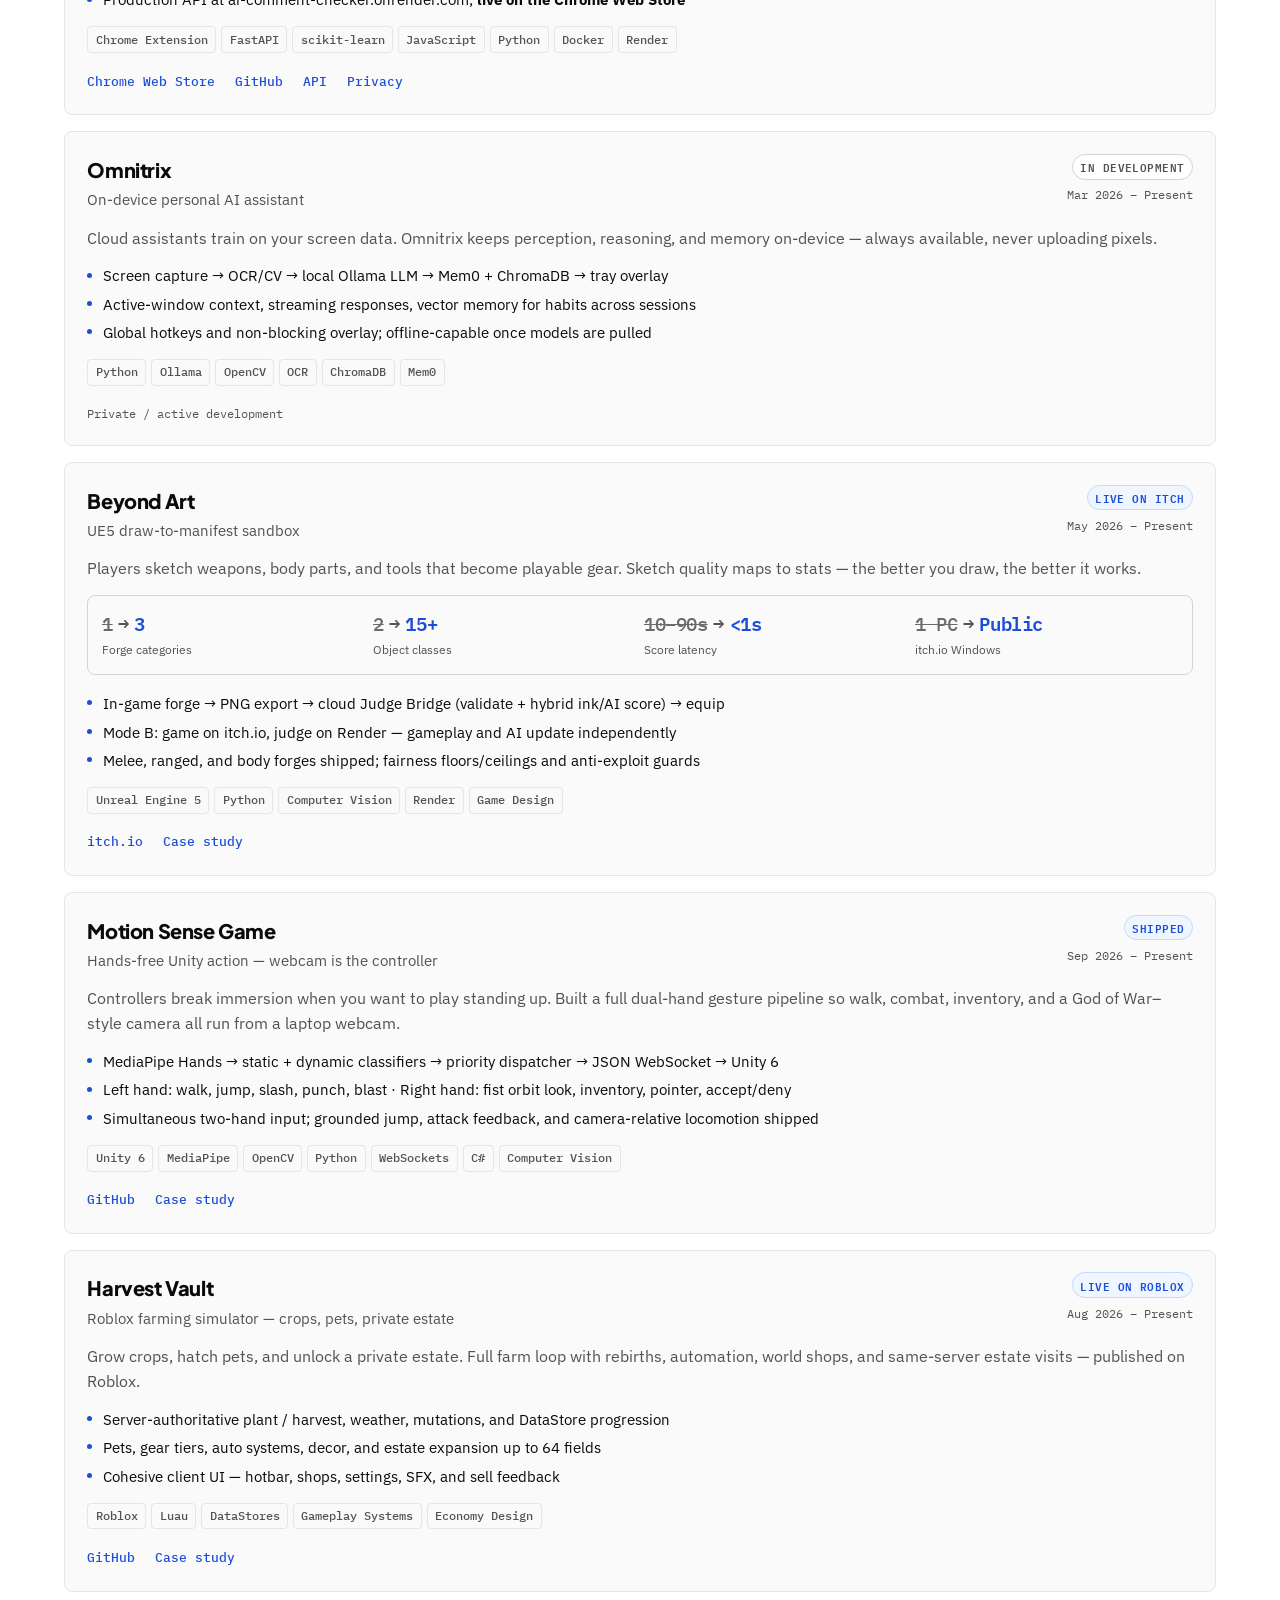
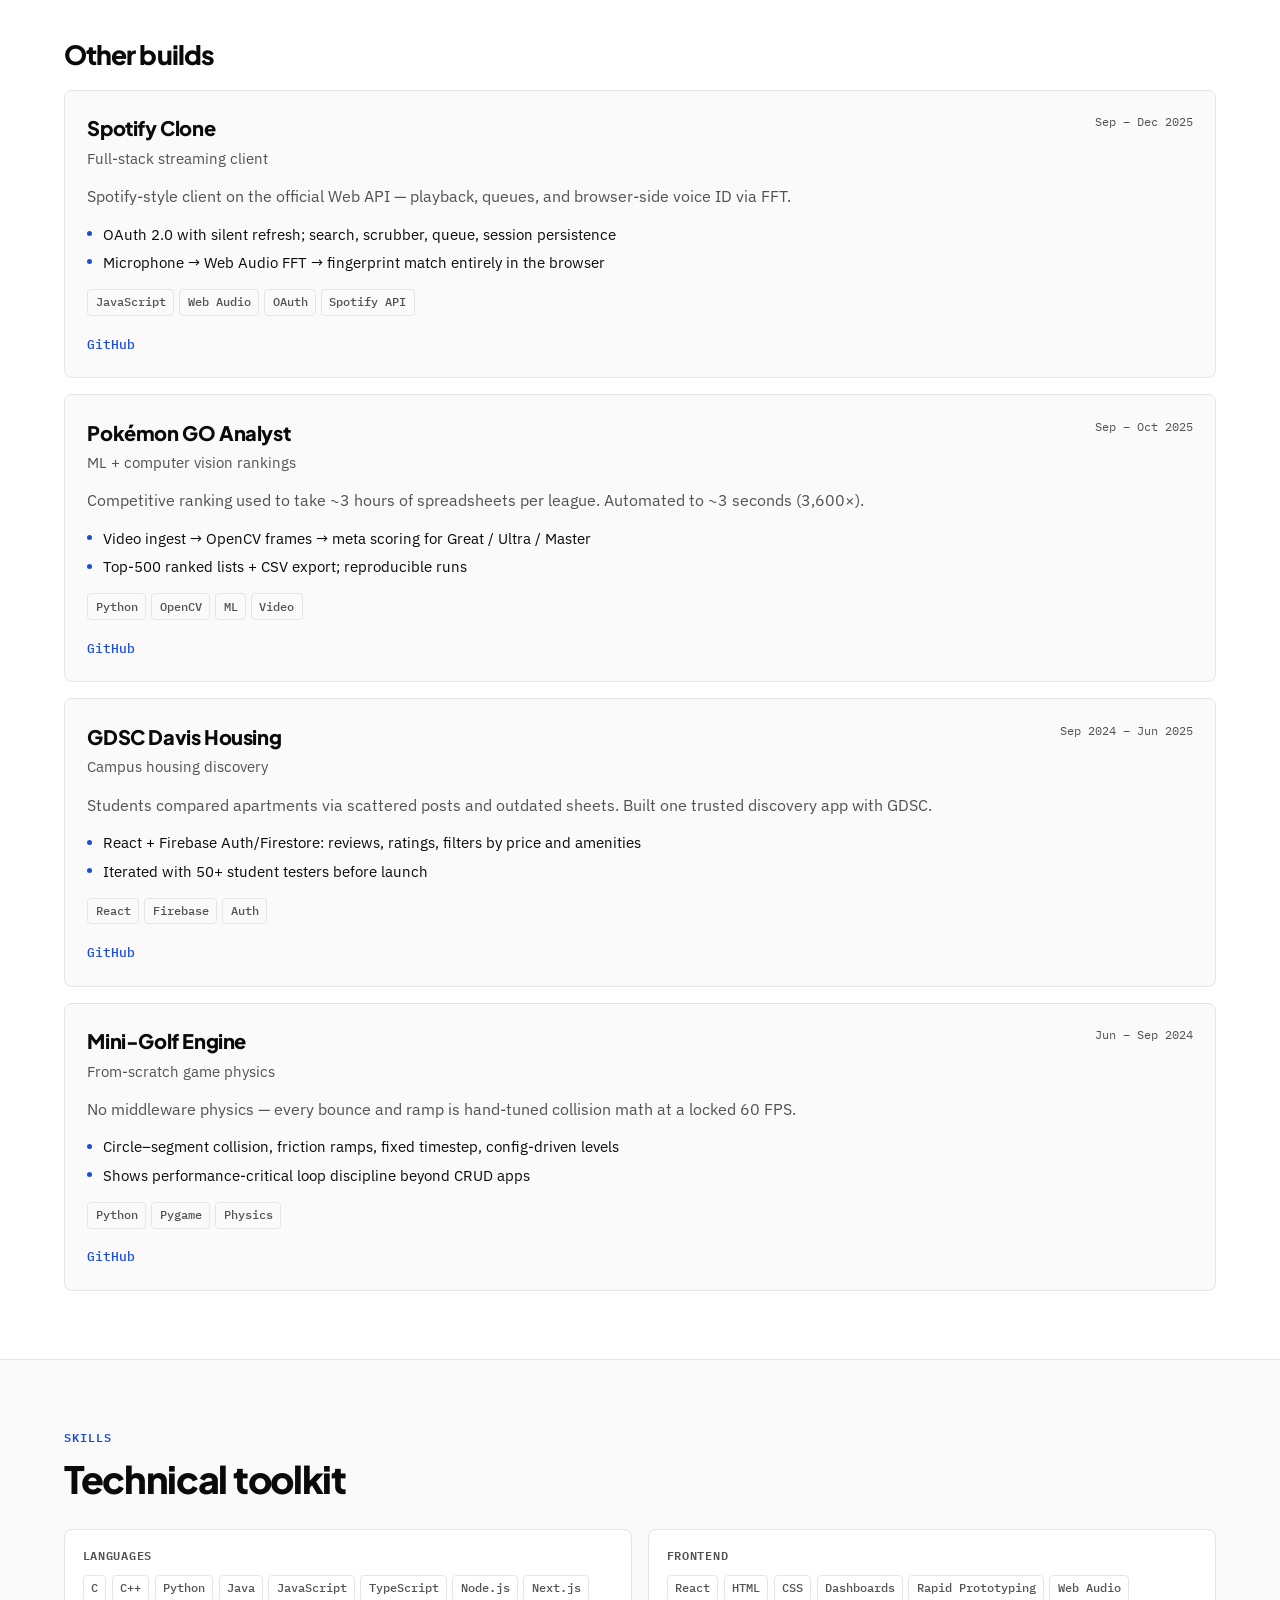
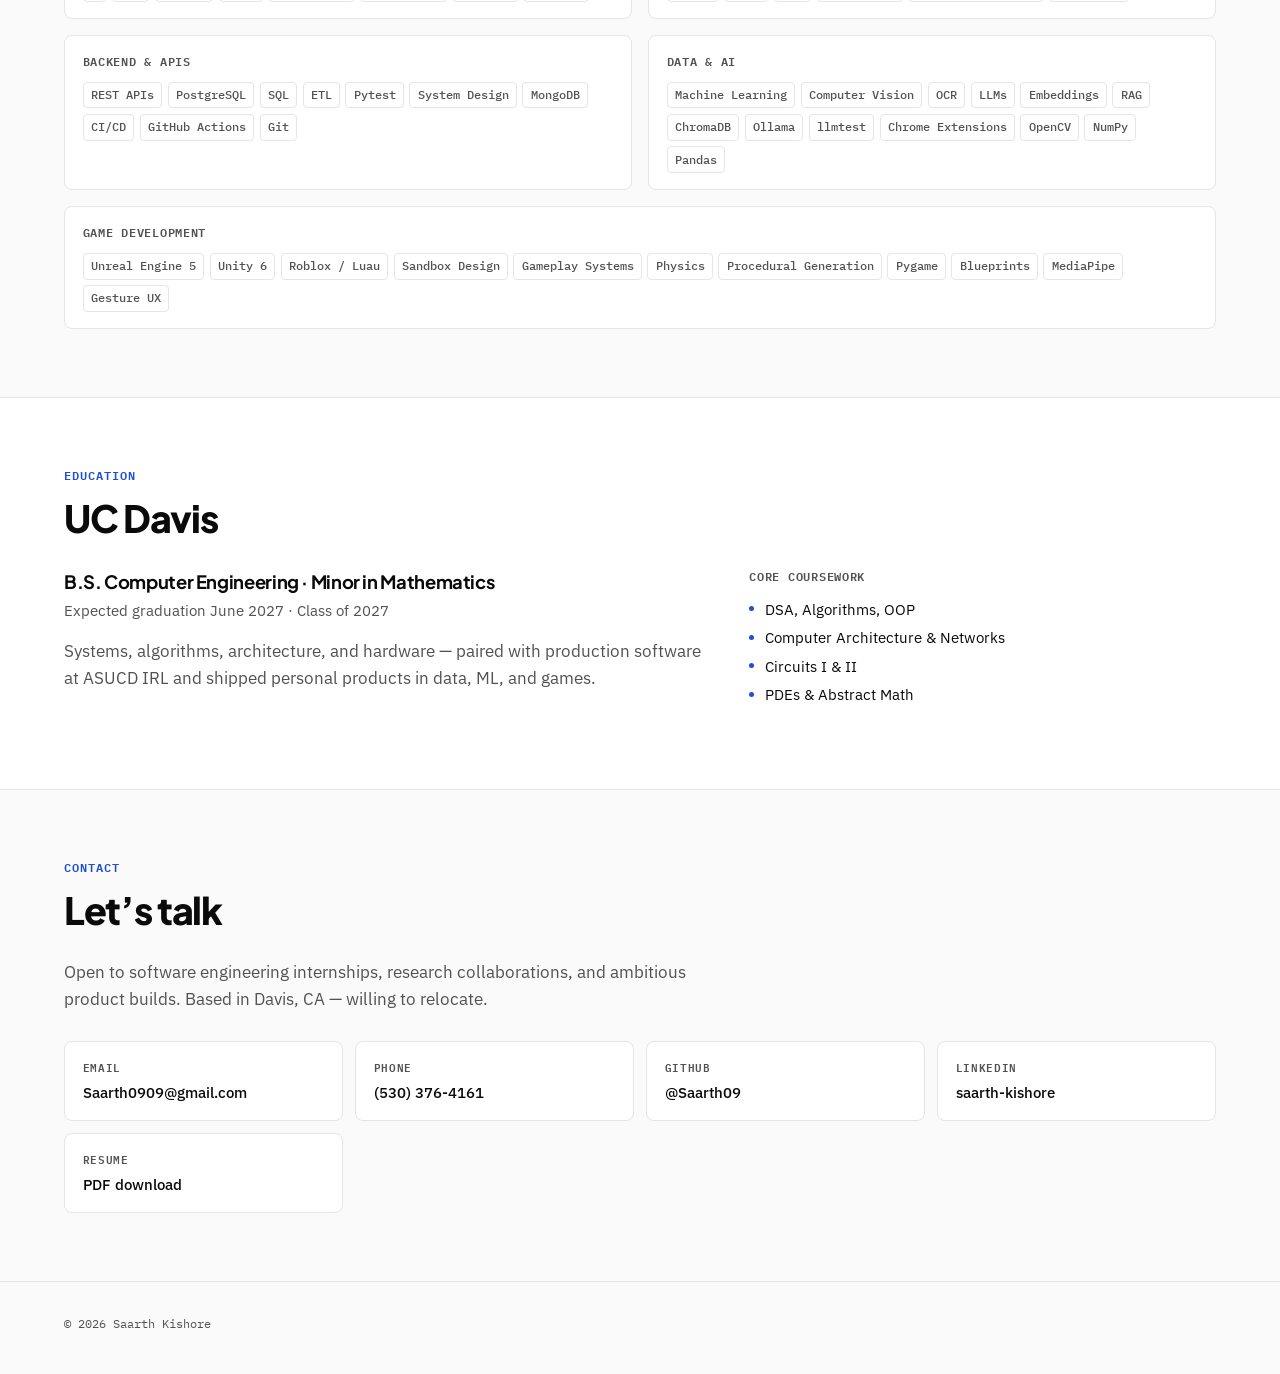
==== commit fb00b76c: "Update Motion Sense Game start date to September 2026. Co-authored-by: Cursor <cursoragent@cursor.co" ====
--- a/index.html
+++ b/index.html
@@ -345,7 +345,7 @@
               </div>
               <div class="card-meta-right">
                 <span class="pill pill-live">Shipped</span>
-                <time class="card-dates">Aug 2026 – Present</time>
+                <time class="card-dates">Sep 2026 – Present</time>
               </div>
             </header>
             <p class="card-problem">
